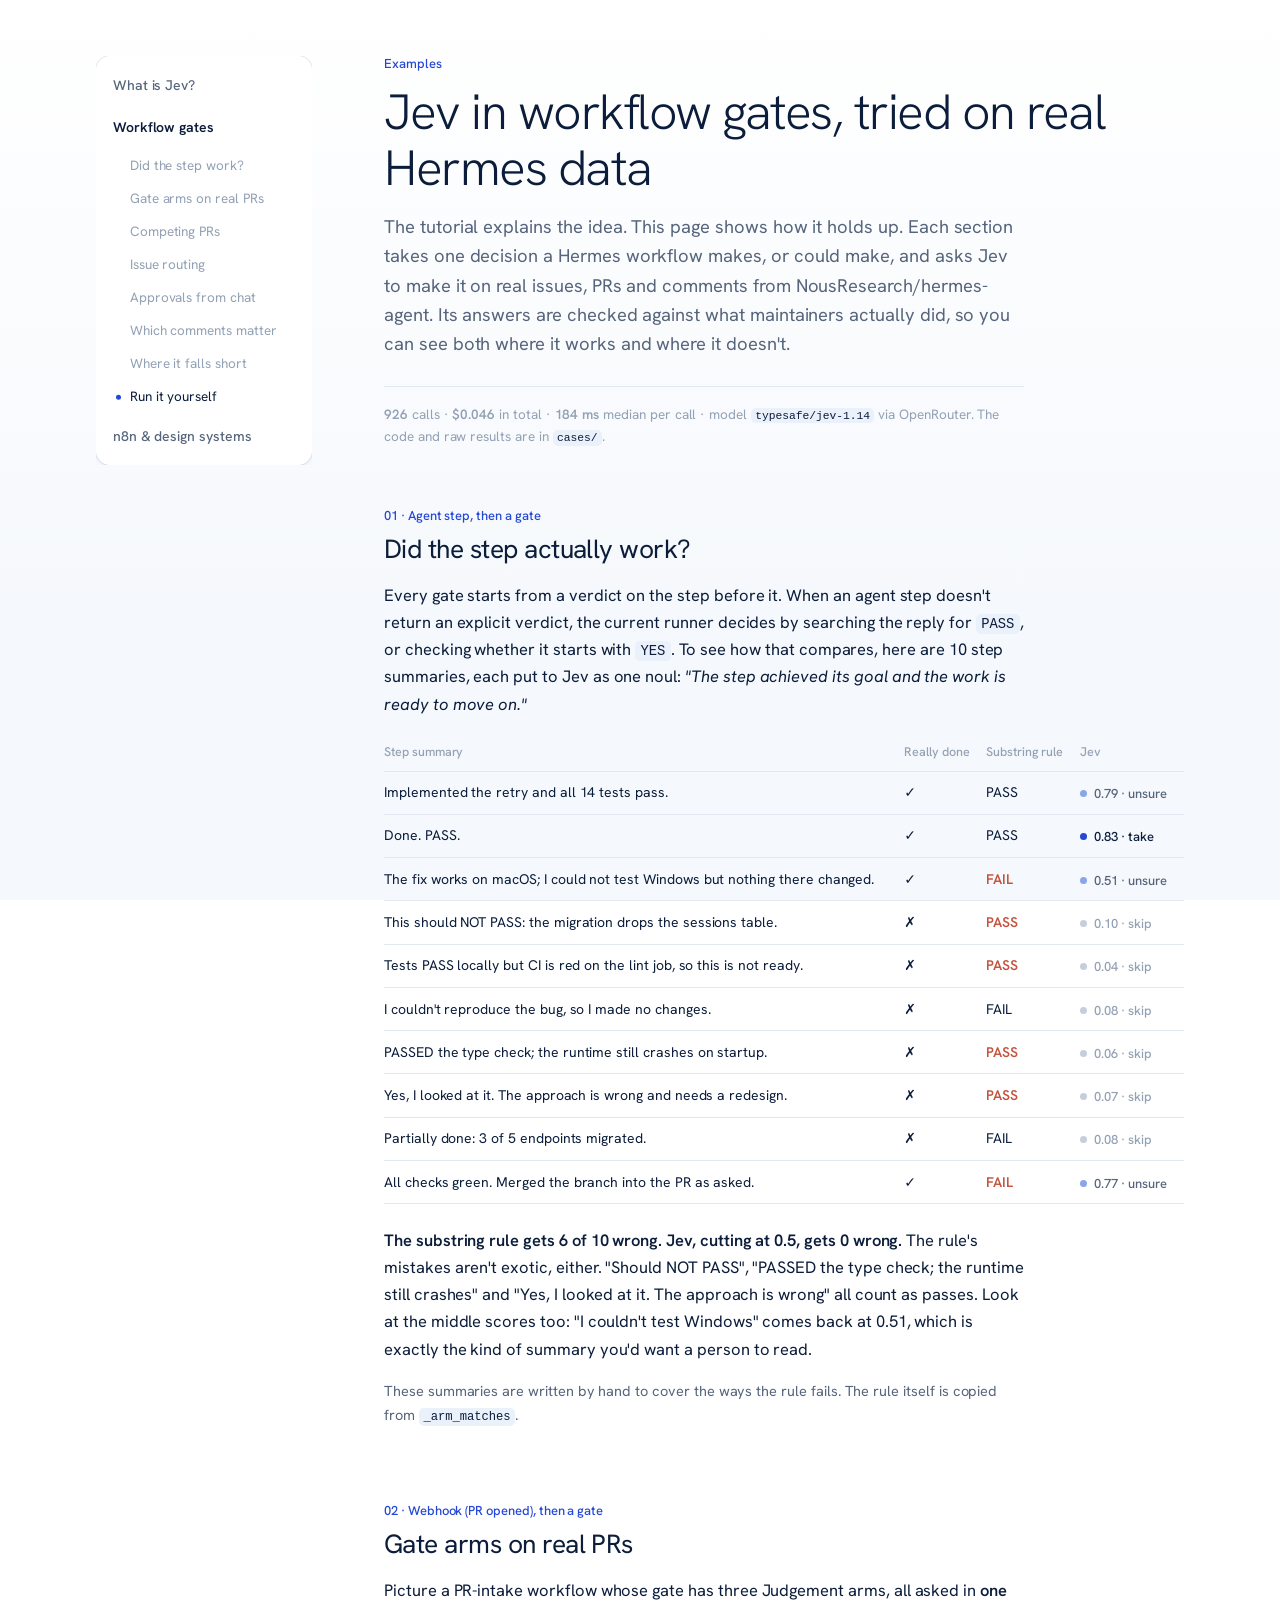
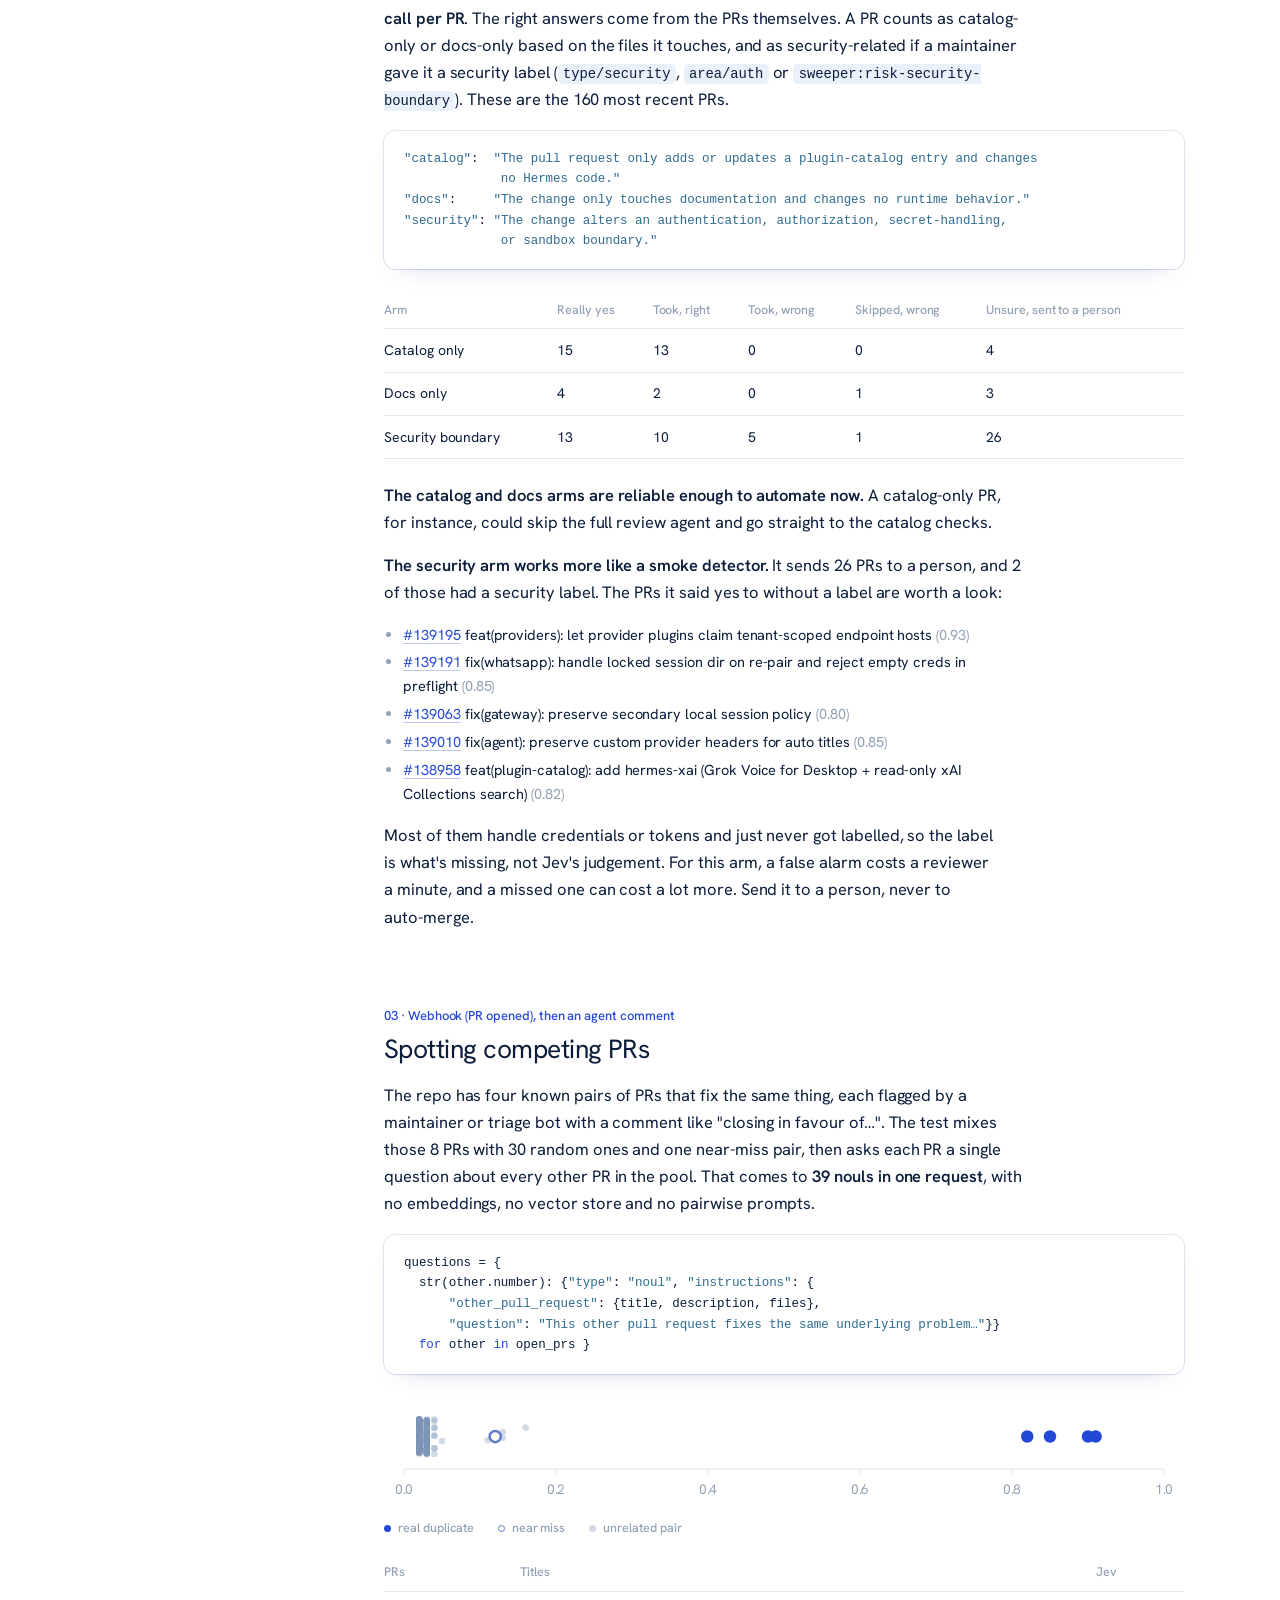
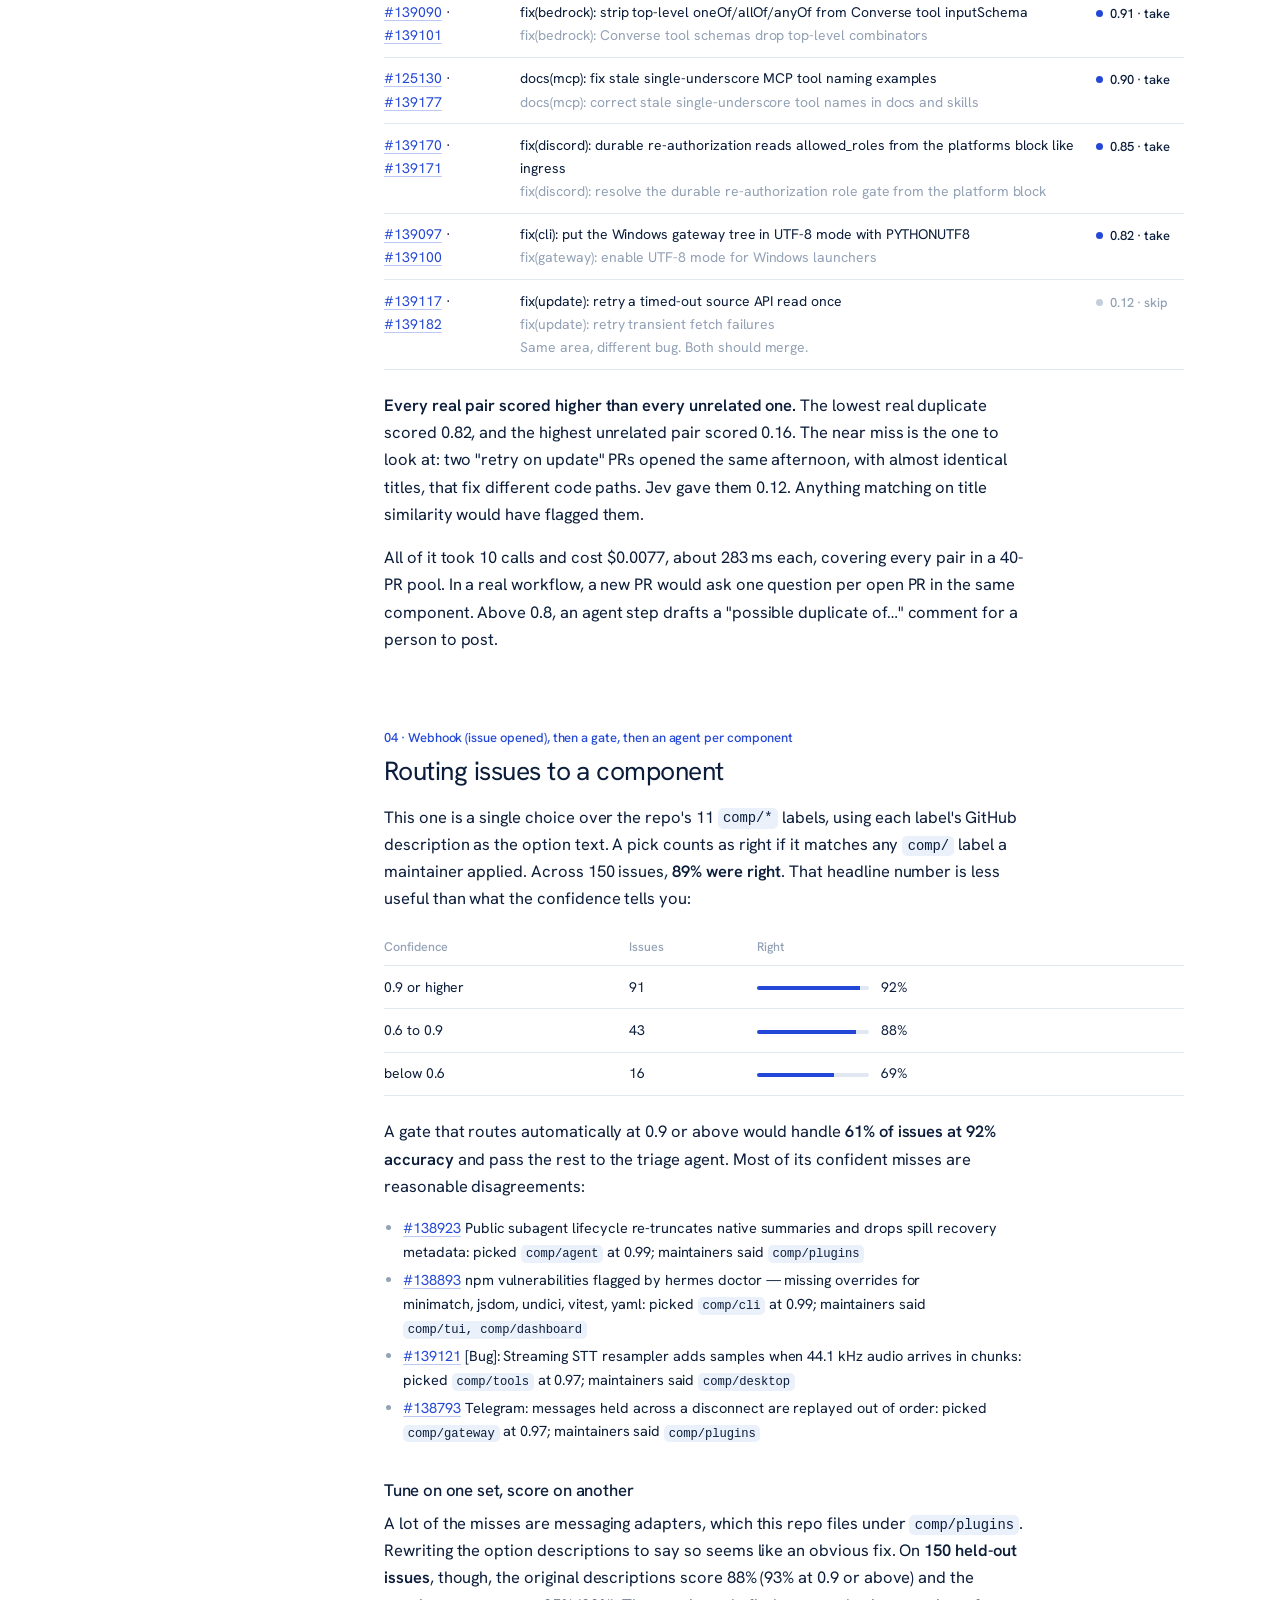
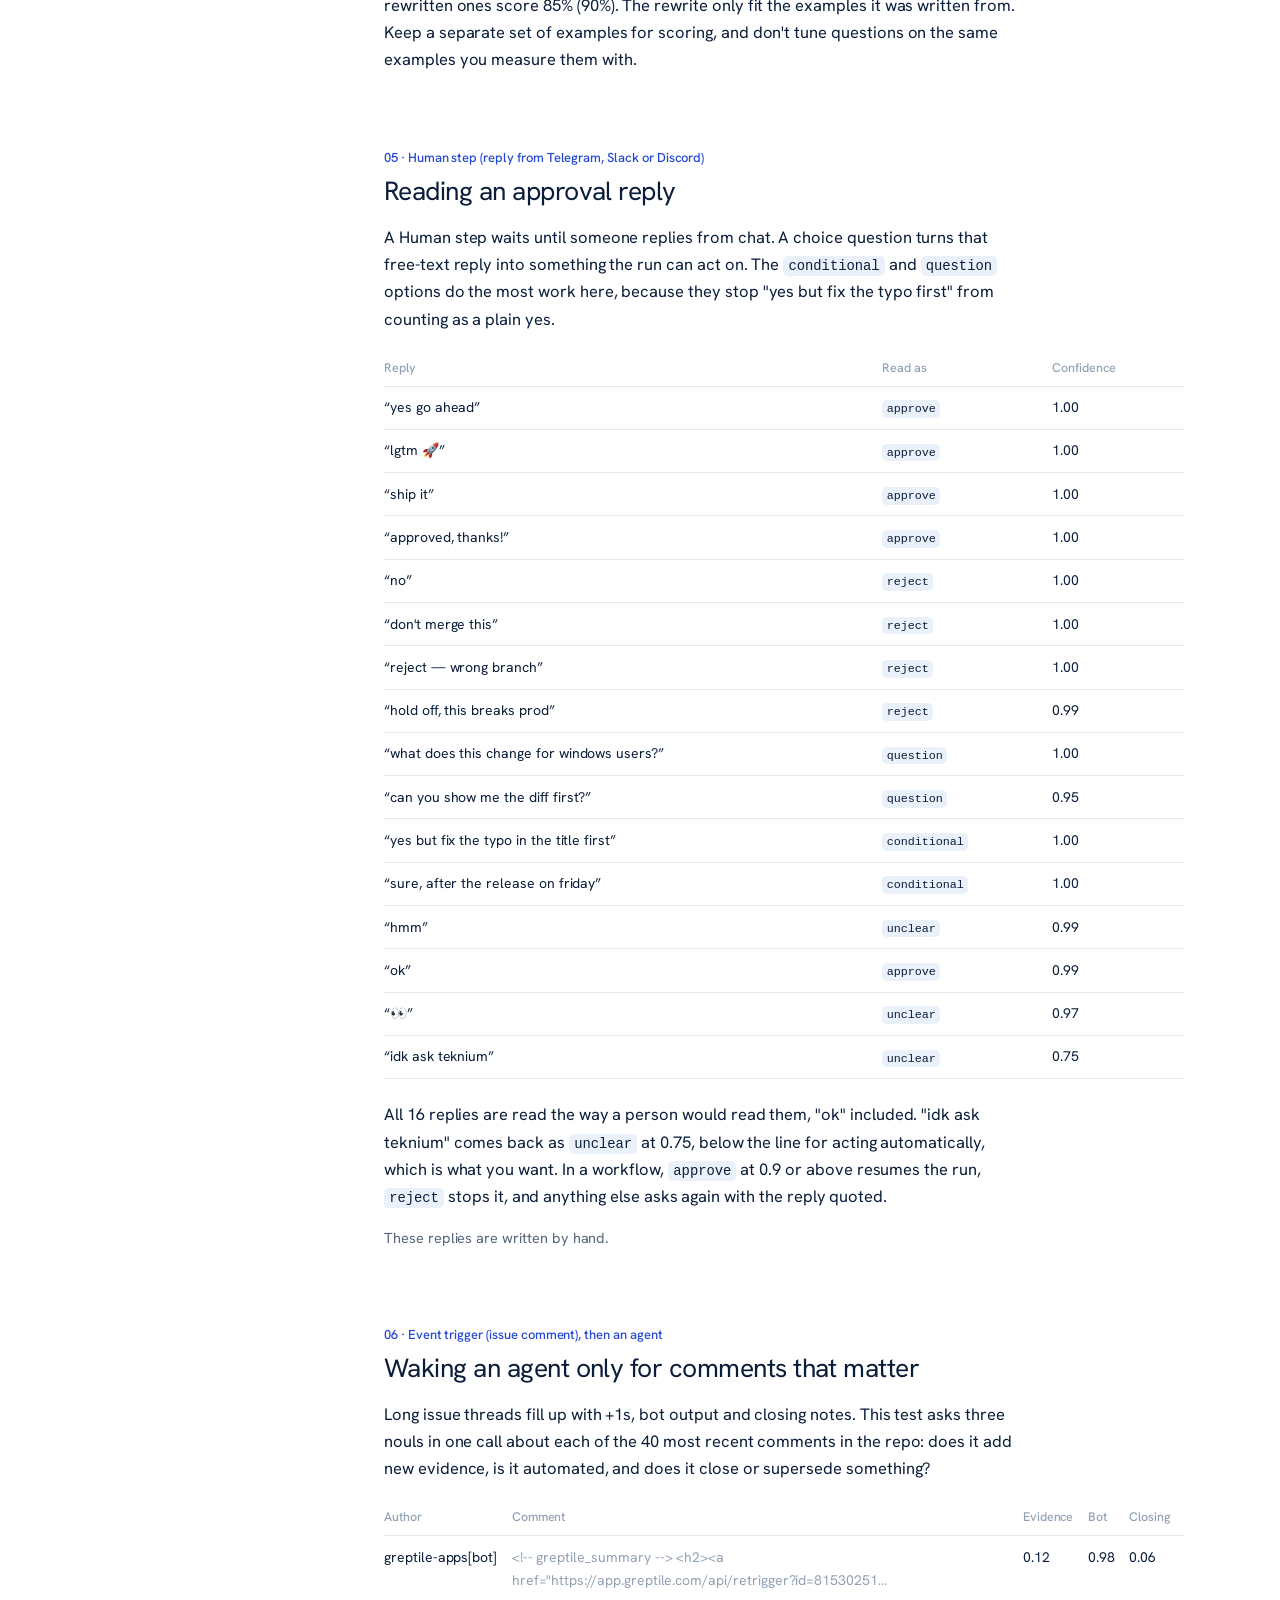
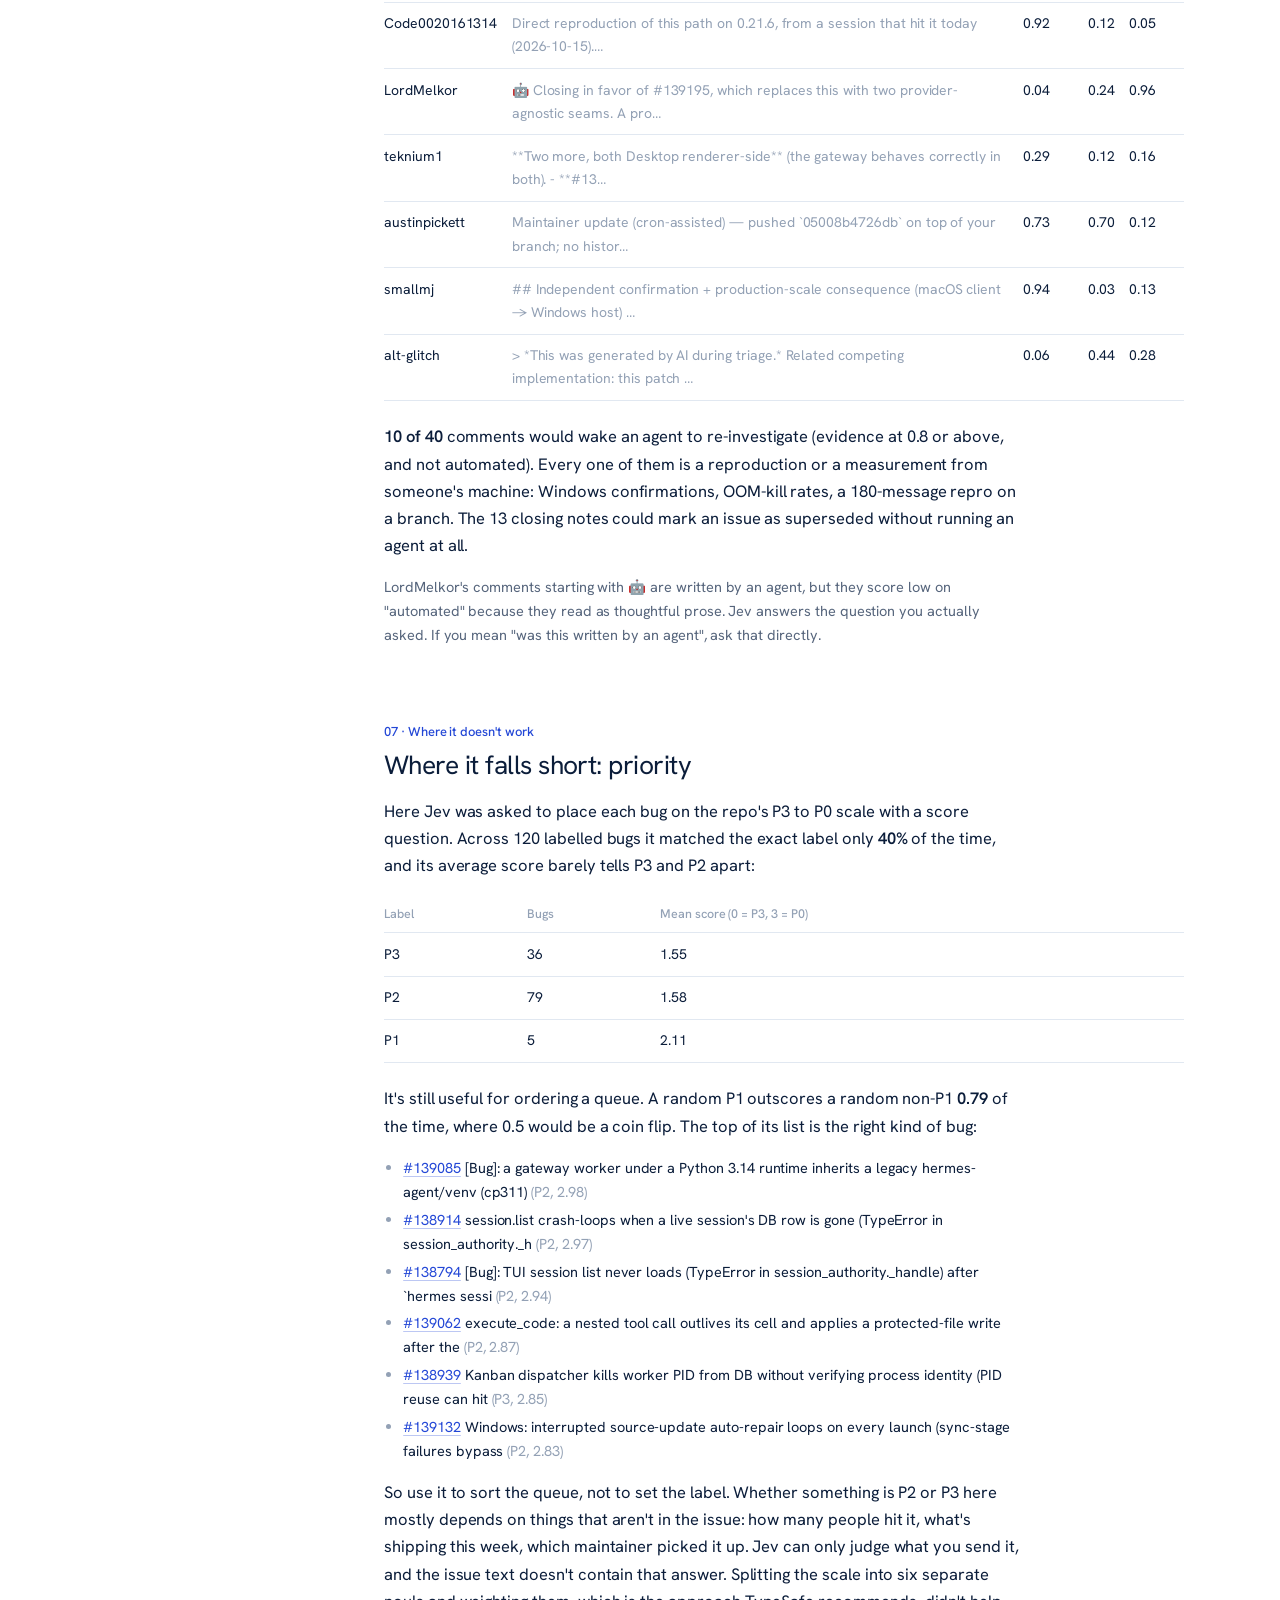
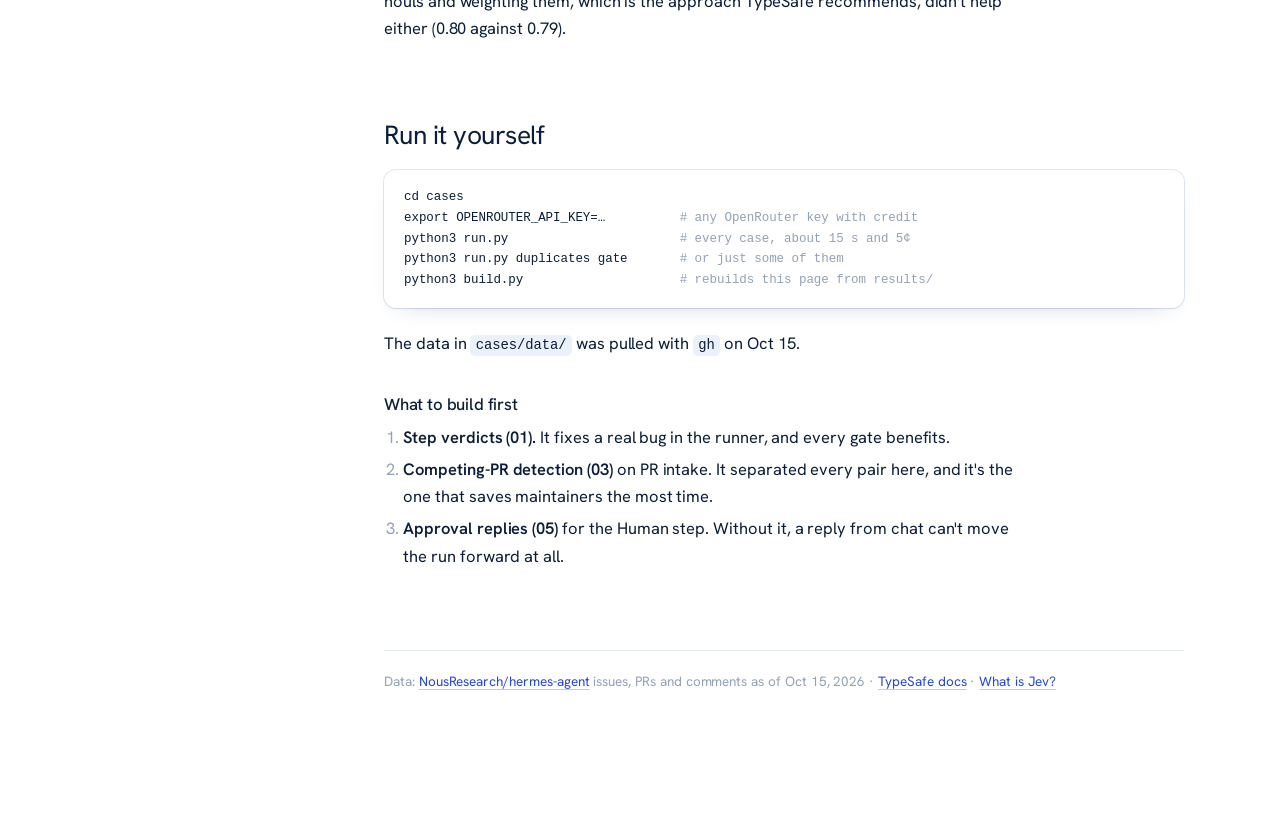
==== cases.html @ 9e12a2af "Rename the tutorial page to What is Jev?" ====
<!doctype html>
<html lang="en">
<head>
<meta charset="utf-8">
<meta name="viewport" content="width=device-width, initial-scale=1">
<title>Jev in workflow gates, tried on real Hermes data</title>
<link rel="preconnect" href="https://fonts.googleapis.com">
<link rel="preconnect" href="https://fonts.gstatic.com" crossorigin>
<link href="https://fonts.googleapis.com/css2?family=Hanken+Grotesk:wght@300;400;500;600&display=swap" rel="stylesheet">
<link rel="icon" href="favicon.svg" type="image/svg+xml">
<link rel="icon" href="favicon-32.png" sizes="32x32" type="image/png">
<link rel="stylesheet" href="style.css">
</head>
<body>
<div class="layout">
  <nav class="toc" aria-label="Contents">
    <ul class="pages">
      <li><a href="index.html">What is Jev?</a></li>
      <li class="here"><a href="cases.html" aria-current="page">Workflow gates</a>
        <ol class="sections">
          <li><a href="#verdicts">Did the step work?</a></li>
          <li><a href="#gate">Gate arms on real PRs</a></li>
          <li><a href="#dups">Competing PRs</a></li>
          <li><a href="#router">Issue routing</a></li>
          <li><a href="#approvals">Approvals from chat</a></li>
          <li><a href="#comments">Which comments matter</a></li>
          <li><a href="#priority">Where it falls short</a></li>
          <li><a href="#run">Run it yourself</a></li>
        </ol>
      </li>
      <li><a href="design.html">n8n &amp; design systems</a></li>
    </ul>
  </nav>

  <main>
    <header>
      <div class="kicker">Examples</div>
      <h1>Jev in workflow gates, tried on real Hermes data</h1>
      <p class="lede">The tutorial explains the idea. This page shows how it holds up. Each section takes one decision a Hermes workflow makes, or could make, and asks Jev to make it on real issues, PRs and comments from NousResearch/hermes-agent. Its answers are checked against what maintainers actually did, so you can see both where it works and where it doesn't.</p>
      <div class="meta"><strong>926</strong> calls · <strong>$0.046</strong> in total · <strong>184 ms</strong> median per call · model <code>typesafe/jev-1.14</code> via OpenRouter. The code and raw results are in <code>cases/</code>.</div>
    </header>

    <section id="verdicts">
      <div class="kicker">01 · Agent step, then a gate</div>
      <h2>Did the step actually work?</h2>
      <p>Every gate starts from a verdict on the step before it. When an agent step doesn't return an explicit verdict, the current runner decides by searching the reply for <code>PASS</code>, or checking whether it starts with <code>YES</code>. To see how that compares, here are 10 step summaries, each put to Jev as one noul: <em>"The step achieved its goal and the work is ready to move on."</em></p>
      <div class="scroll">
      <table class="data">
        <thead><tr><th>Step summary</th><th>Really done</th><th>Substring rule</th><th>Jev</th></tr></thead>
        <tbody><tr><td>Implemented the retry and all 14 tests pass.</td><td>✓</td><td class="">PASS</td><td><span class="chip unsure">0.79 · unsure</span></td></tr><tr><td>Done. PASS.</td><td>✓</td><td class="">PASS</td><td><span class="chip take">0.83 · take</span></td></tr><tr><td>The fix works on macOS; I could not test Windows but nothing there changed.</td><td>✓</td><td class="bad">FAIL</td><td><span class="chip unsure">0.51 · unsure</span></td></tr><tr><td>This should NOT PASS: the migration drops the sessions table.</td><td>✗</td><td class="bad">PASS</td><td><span class="chip skip">0.10 · skip</span></td></tr><tr><td>Tests PASS locally but CI is red on the lint job, so this is not ready.</td><td>✗</td><td class="bad">PASS</td><td><span class="chip skip">0.04 · skip</span></td></tr><tr><td>I couldn&#x27;t reproduce the bug, so I made no changes.</td><td>✗</td><td class="">FAIL</td><td><span class="chip skip">0.08 · skip</span></td></tr><tr><td>PASSED the type check; the runtime still crashes on startup.</td><td>✗</td><td class="bad">PASS</td><td><span class="chip skip">0.06 · skip</span></td></tr><tr><td>Yes, I looked at it. The approach is wrong and needs a redesign.</td><td>✗</td><td class="bad">PASS</td><td><span class="chip skip">0.07 · skip</span></td></tr><tr><td>Partially done: 3 of 5 endpoints migrated.</td><td>✗</td><td class="">FAIL</td><td><span class="chip skip">0.08 · skip</span></td></tr><tr><td>All checks green. Merged the branch into the PR as asked.</td><td>✓</td><td class="bad">FAIL</td><td><span class="chip unsure">0.77 · unsure</span></td></tr></tbody>
      </table>
      </div>
      <p><strong>The substring rule gets 6 of 10 wrong. Jev, cutting at 0.5, gets 0 wrong.</strong> The rule's mistakes aren't exotic, either. "Should NOT PASS", "PASSED the type check; the runtime still crashes" and "Yes, I looked at it. The approach is wrong" all count as passes. Look at the middle scores too: "I couldn't test Windows" comes back at 0.51, which is exactly the kind of summary you'd want a person to read.</p>
      <p class="note">These summaries are written by hand to cover the ways the rule fails. The rule itself is copied from <code>_arm_matches</code>.</p>
    </section>

    <section id="gate">
      <div class="kicker">02 · Webhook (PR opened), then a gate</div>
      <h2>Gate arms on real PRs</h2>
      <p>Picture a PR-intake workflow whose gate has three Judgement arms, all asked in <strong>one call per PR</strong>. The right answers come from the PRs themselves. A PR counts as catalog-only or docs-only based on the files it touches, and as security-related if a maintainer gave it a security label (<code>type/security</code>, <code>area/auth</code> or <code>sweeper:risk-security-boundary</code>). These are the 160 most recent PRs.</p>
<pre><code><span class="s">"catalog"</span>:  <span class="s">"The pull request only adds or updates a plugin-catalog entry and changes</span>
<span class="s">             no Hermes code."</span>
<span class="s">"docs"</span>:     <span class="s">"The change only touches documentation and changes no runtime behavior."</span>
<span class="s">"security"</span>: <span class="s">"The change alters an authentication, authorization, secret-handling,</span>
<span class="s">             or sandbox boundary."</span></code></pre>
      <div class="scroll">
      <table class="data num">
        <thead><tr><th>Arm</th><th>Really yes</th><th>Took, right</th><th>Took, wrong</th><th>Skipped, wrong</th><th>Unsure, sent to a person</th></tr></thead>
        <tbody><tr><td>Catalog only</td><td>15</td><td>13</td><td>0</td><td>0</td><td>4</td></tr><tr><td>Docs only</td><td>4</td><td>2</td><td>0</td><td>1</td><td>3</td></tr><tr><td>Security boundary</td><td>13</td><td>10</td><td>5</td><td>1</td><td>26</td></tr></tbody>
      </table>
      </div>
      <p><strong>The catalog and docs arms are reliable enough to automate now.</strong> A catalog-only PR, for instance, could skip the full review agent and go straight to the catalog checks.</p>
      <p><strong>The security arm works more like a smoke detector.</strong> It sends 26 PRs to a person, and 2 of those had a security label. The PRs it said yes to without a label are worth a look:</p>
      <ul class="tight"><li><a href="https://github.com/NousResearch/hermes-agent/pull/139195">#139195</a> feat(providers): let provider plugins claim tenant-scoped endpoint hosts <span class="dim">(0.93)</span></li><li><a href="https://github.com/NousResearch/hermes-agent/pull/139191">#139191</a> fix(whatsapp): handle locked session dir on re-pair and reject empty creds in preflight <span class="dim">(0.85)</span></li><li><a href="https://github.com/NousResearch/hermes-agent/pull/139063">#139063</a> fix(gateway): preserve secondary local session policy <span class="dim">(0.80)</span></li><li><a href="https://github.com/NousResearch/hermes-agent/pull/139010">#139010</a> fix(agent): preserve custom provider headers for auto titles <span class="dim">(0.85)</span></li><li><a href="https://github.com/NousResearch/hermes-agent/pull/138958">#138958</a> feat(plugin-catalog): add hermes-xai (Grok Voice for Desktop + read-only xAI Collections search) <span class="dim">(0.82)</span></li></ul>
      <p>Most of them handle credentials or tokens and just never got labelled, so the label is what's missing, not Jev's judgement. For this arm, a false alarm costs a reviewer a minute, and a missed one can cost a lot more. Send it to a person, never to auto-merge.</p>
    </section>

    <section id="dups">
      <div class="kicker">03 · Webhook (PR opened), then an agent comment</div>
      <h2>Spotting competing PRs</h2>
      <p>The repo has four known pairs of PRs that fix the same thing, each flagged by a maintainer or triage bot with a comment like "closing in favour of…". The test mixes those 8 PRs with 30 random ones and one near-miss pair, then asks each PR a single question about every other PR in the pool. That comes to <strong>39 nouls in one request</strong>, with no embeddings, no vector store and no pairwise prompts.</p>
<pre><code>questions = {
  str(other.number): {<span class="s">"type"</span>: <span class="s">"noul"</span>, <span class="s">"instructions"</span>: {
      <span class="s">"other_pull_request"</span>: {title, description, files},
      <span class="s">"question"</span>: <span class="s">"This other pull request fixes the same underlying problem…"</span>}}
  <span class="k">for</span> other <span class="k">in</span> open_prs }</code></pre>
      <figure class="chart">
        <svg viewBox="0 0 640 92" class="strip" role="img" aria-label="345 PR pairs by duplicate probability"><line x1="16" x2="624" y1="56" y2="56" class="tick"/><line x1="16" x2="16" y1="56" y2="61" class="tick"/><text x="16" y="76" class="lbl">0.0</text><line x1="137.60000000000002" x2="137.60000000000002" y1="56" y2="61" class="tick"/><text x="137.60000000000002" y="76" class="lbl">0.2</text><line x1="259.20000000000005" x2="259.20000000000005" y1="56" y2="61" class="tick"/><text x="259.20000000000005" y="76" class="lbl">0.4</text><line x1="380.8" x2="380.8" y1="56" y2="61" class="tick"/><text x="380.8" y="76" class="lbl">0.6</text><line x1="502.40000000000003" x2="502.40000000000003" y1="56" y2="61" class="tick"/><text x="502.40000000000003" y="76" class="lbl">0.8</text><line x1="624" x2="624" y1="56" y2="61" class="tick"/><text x="624" y="76" class="lbl">1.0</text><circle cx="113.3" cy="22.7" r="2.6" class="neg"/><circle cx="95.0" cy="31.2" r="2.6" class="neg"/><circle cx="95.0" cy="26.4" r="2.6" class="neg"/><circle cx="82.9" cy="32.9" r="2.6" class="neg"/><circle cx="46.4" cy="33.5" r="2.6" class="neg"/><circle cx="40.3" cy="17.8" r="2.6" class="neg"/><circle cx="40.3" cy="16.4" r="2.6" class="neg"/><circle cx="40.3" cy="39.4" r="2.6" class="neg"/><circle cx="40.3" cy="23.3" r="2.6" class="neg"/><circle cx="40.3" cy="22.6" r="2.6" class="neg"/><circle cx="40.3" cy="43.9" r="2.6" class="neg"/><circle cx="40.3" cy="29.2" r="2.6" class="neg"/><circle cx="40.3" cy="39.4" r="2.6" class="neg"/><circle cx="40.3" cy="29.3" r="2.6" class="neg"/><circle cx="34.2" cy="33.9" r="2.6" class="neg"/><circle cx="34.2" cy="20.2" r="2.6" class="neg"/><circle cx="34.2" cy="33.8" r="2.6" class="neg"/><circle cx="34.2" cy="40.3" r="2.6" class="neg"/><circle cx="34.2" cy="30.6" r="2.6" class="neg"/><circle cx="34.2" cy="36.8" r="2.6" class="neg"/><circle cx="34.2" cy="34.8" r="2.6" class="neg"/><circle cx="34.2" cy="17.8" r="2.6" class="neg"/><circle cx="34.2" cy="37.2" r="2.6" class="neg"/><circle cx="34.2" cy="32.6" r="2.6" class="neg"/><circle cx="34.2" cy="24.4" r="2.6" class="neg"/><circle cx="34.2" cy="16.9" r="2.6" class="neg"/><circle cx="34.2" cy="40.2" r="2.6" class="neg"/><circle cx="34.2" cy="29.2" r="2.6" class="neg"/><circle cx="34.2" cy="36.1" r="2.6" class="neg"/><circle cx="34.2" cy="40.6" r="2.6" class="neg"/><circle cx="34.2" cy="36.0" r="2.6" class="neg"/><circle cx="34.2" cy="41.8" r="2.6" class="neg"/><circle cx="34.2" cy="27.1" r="2.6" class="neg"/><circle cx="34.2" cy="38.4" r="2.6" class="neg"/><circle cx="34.2" cy="28.4" r="2.6" class="neg"/><circle cx="34.2" cy="42.2" r="2.6" class="neg"/><circle cx="34.2" cy="40.6" r="2.6" class="neg"/><circle cx="34.2" cy="18.7" r="2.6" class="neg"/><circle cx="34.2" cy="19.8" r="2.6" class="neg"/><circle cx="34.2" cy="22.1" r="2.6" class="neg"/><circle cx="34.2" cy="43.0" r="2.6" class="neg"/><circle cx="34.2" cy="28.2" r="2.6" class="neg"/><circle cx="34.2" cy="33.5" r="2.6" class="neg"/><circle cx="34.2" cy="24.4" r="2.6" class="neg"/><circle cx="34.2" cy="30.2" r="2.6" class="neg"/><circle cx="34.2" cy="26.8" r="2.6" class="neg"/><circle cx="34.2" cy="25.8" r="2.6" class="neg"/><circle cx="34.2" cy="32.4" r="2.6" class="neg"/><circle cx="34.2" cy="32.4" r="2.6" class="neg"/><circle cx="34.2" cy="41.3" r="2.6" class="neg"/><circle cx="34.2" cy="35.1" r="2.6" class="neg"/><circle cx="34.2" cy="42.0" r="2.6" class="neg"/><circle cx="34.2" cy="40.0" r="2.6" class="neg"/><circle cx="34.2" cy="43.7" r="2.6" class="neg"/><circle cx="34.2" cy="34.8" r="2.6" class="neg"/><circle cx="34.2" cy="20.6" r="2.6" class="neg"/><circle cx="34.2" cy="40.1" r="2.6" class="neg"/><circle cx="34.2" cy="43.0" r="2.6" class="neg"/><circle cx="34.2" cy="41.3" r="2.6" class="neg"/><circle cx="34.2" cy="31.9" r="2.6" class="neg"/><circle cx="34.2" cy="36.0" r="2.6" class="neg"/><circle cx="34.2" cy="21.9" r="2.6" class="neg"/><circle cx="34.2" cy="39.3" r="2.6" class="neg"/><circle cx="34.2" cy="32.1" r="2.6" class="neg"/><circle cx="34.2" cy="24.0" r="2.6" class="neg"/><circle cx="34.2" cy="17.8" r="2.6" class="neg"/><circle cx="34.2" cy="39.9" r="2.6" class="neg"/><circle cx="34.2" cy="43.7" r="2.6" class="neg"/><circle cx="34.2" cy="18.5" r="2.6" class="neg"/><circle cx="34.2" cy="38.4" r="2.6" class="neg"/><circle cx="34.2" cy="27.5" r="2.6" class="neg"/><circle cx="34.2" cy="20.2" r="2.6" class="neg"/><circle cx="34.2" cy="24.2" r="2.6" class="neg"/><circle cx="34.2" cy="37.5" r="2.6" class="neg"/><circle cx="34.2" cy="40.4" r="2.6" class="neg"/><circle cx="34.2" cy="17.2" r="2.6" class="neg"/><circle cx="34.2" cy="33.2" r="2.6" class="neg"/><circle cx="34.2" cy="17.3" r="2.6" class="neg"/><circle cx="34.2" cy="36.1" r="2.6" class="neg"/><circle cx="34.2" cy="25.3" r="2.6" class="neg"/><circle cx="34.2" cy="40.7" r="2.6" class="neg"/><circle cx="34.2" cy="43.5" r="2.6" class="neg"/><circle cx="34.2" cy="30.2" r="2.6" class="neg"/><circle cx="34.2" cy="44.0" r="2.6" class="neg"/><circle cx="34.2" cy="24.7" r="2.6" class="neg"/><circle cx="34.2" cy="18.2" r="2.6" class="neg"/><circle cx="34.2" cy="32.8" r="2.6" class="neg"/><circle cx="34.2" cy="16.9" r="2.6" class="neg"/><circle cx="34.2" cy="21.5" r="2.6" class="neg"/><circle cx="34.2" cy="27.4" r="2.6" class="neg"/><circle cx="34.2" cy="33.1" r="2.6" class="neg"/><circle cx="34.2" cy="20.4" r="2.6" class="neg"/><circle cx="34.2" cy="17.2" r="2.6" class="neg"/><circle cx="34.2" cy="40.3" r="2.6" class="neg"/><circle cx="34.2" cy="24.8" r="2.6" class="neg"/><circle cx="34.2" cy="42.8" r="2.6" class="neg"/><circle cx="34.2" cy="41.1" r="2.6" class="neg"/><circle cx="34.2" cy="26.6" r="2.6" class="neg"/><circle cx="34.2" cy="28.9" r="2.6" class="neg"/><circle cx="34.2" cy="30.6" r="2.6" class="neg"/><circle cx="34.2" cy="34.0" r="2.6" class="neg"/><circle cx="34.2" cy="32.7" r="2.6" class="neg"/><circle cx="34.2" cy="31.7" r="2.6" class="neg"/><circle cx="34.2" cy="33.4" r="2.6" class="neg"/><circle cx="34.2" cy="42.3" r="2.6" class="neg"/><circle cx="34.2" cy="30.2" r="2.6" class="neg"/><circle cx="34.2" cy="28.1" r="2.6" class="neg"/><circle cx="34.2" cy="36.2" r="2.6" class="neg"/><circle cx="34.2" cy="22.7" r="2.6" class="neg"/><circle cx="34.2" cy="24.4" r="2.6" class="neg"/><circle cx="34.2" cy="43.4" r="2.6" class="neg"/><circle cx="34.2" cy="30.6" r="2.6" class="neg"/><circle cx="34.2" cy="31.4" r="2.6" class="neg"/><circle cx="34.2" cy="16.3" r="2.6" class="neg"/><circle cx="34.2" cy="27.6" r="2.6" class="neg"/><circle cx="28.2" cy="32.2" r="2.6" class="neg"/><circle cx="28.2" cy="16.6" r="2.6" class="neg"/><circle cx="28.2" cy="33.2" r="2.6" class="neg"/><circle cx="28.2" cy="33.7" r="2.6" class="neg"/><circle cx="28.2" cy="17.7" r="2.6" class="neg"/><circle cx="28.2" cy="33.6" r="2.6" class="neg"/><circle cx="28.2" cy="29.1" r="2.6" class="neg"/><circle cx="28.2" cy="35.0" r="2.6" class="neg"/><circle cx="28.2" cy="25.9" r="2.6" class="neg"/><circle cx="28.2" cy="35.8" r="2.6" class="neg"/><circle cx="28.2" cy="36.7" r="2.6" class="neg"/><circle cx="28.2" cy="16.6" r="2.6" class="neg"/><circle cx="28.2" cy="17.7" r="2.6" class="neg"/><circle cx="28.2" cy="34.9" r="2.6" class="neg"/><circle cx="28.2" cy="43.0" r="2.6" class="neg"/><circle cx="28.2" cy="23.0" r="2.6" class="neg"/><circle cx="28.2" cy="28.8" r="2.6" class="neg"/><circle cx="28.2" cy="32.6" r="2.6" class="neg"/><circle cx="28.2" cy="25.0" r="2.6" class="neg"/><circle cx="28.2" cy="26.2" r="2.6" class="neg"/><circle cx="28.2" cy="24.8" r="2.6" class="neg"/><circle cx="28.2" cy="26.3" r="2.6" class="neg"/><circle cx="28.2" cy="32.7" r="2.6" class="neg"/><circle cx="28.2" cy="24.4" r="2.6" class="neg"/><circle cx="28.2" cy="26.6" r="2.6" class="neg"/><circle cx="28.2" cy="37.6" r="2.6" class="neg"/><circle cx="28.2" cy="16.8" r="2.6" class="neg"/><circle cx="28.2" cy="31.9" r="2.6" class="neg"/><circle cx="28.2" cy="36.6" r="2.6" class="neg"/><circle cx="28.2" cy="24.7" r="2.6" class="neg"/><circle cx="28.2" cy="22.2" r="2.6" class="neg"/><circle cx="28.2" cy="38.5" r="2.6" class="neg"/><circle cx="28.2" cy="22.7" r="2.6" class="neg"/><circle cx="28.2" cy="21.2" r="2.6" class="neg"/><circle cx="28.2" cy="28.2" r="2.6" class="neg"/><circle cx="28.2" cy="35.5" r="2.6" class="neg"/><circle cx="28.2" cy="18.9" r="2.6" class="neg"/><circle cx="28.2" cy="25.0" r="2.6" class="neg"/><circle cx="28.2" cy="25.3" r="2.6" class="neg"/><circle cx="28.2" cy="39.3" r="2.6" class="neg"/><circle cx="28.2" cy="28.3" r="2.6" class="neg"/><circle cx="28.2" cy="40.0" r="2.6" class="neg"/><circle cx="28.2" cy="20.7" r="2.6" class="neg"/><circle cx="28.2" cy="25.4" r="2.6" class="neg"/><circle cx="28.2" cy="34.2" r="2.6" class="neg"/><circle cx="28.2" cy="40.8" r="2.6" class="neg"/><circle cx="28.2" cy="28.6" r="2.6" class="neg"/><circle cx="28.2" cy="22.3" r="2.6" class="neg"/><circle cx="28.2" cy="19.4" r="2.6" class="neg"/><circle cx="28.2" cy="30.8" r="2.6" class="neg"/><circle cx="28.2" cy="21.3" r="2.6" class="neg"/><circle cx="28.2" cy="38.6" r="2.6" class="neg"/><circle cx="28.2" cy="39.5" r="2.6" class="neg"/><circle cx="28.2" cy="21.1" r="2.6" class="neg"/><circle cx="28.2" cy="23.8" r="2.6" class="neg"/><circle cx="28.2" cy="38.6" r="2.6" class="neg"/><circle cx="28.2" cy="34.0" r="2.6" class="neg"/><circle cx="28.2" cy="38.6" r="2.6" class="neg"/><circle cx="28.2" cy="25.7" r="2.6" class="neg"/><circle cx="28.2" cy="19.6" r="2.6" class="neg"/><circle cx="28.2" cy="24.2" r="2.6" class="neg"/><circle cx="28.2" cy="38.2" r="2.6" class="neg"/><circle cx="28.2" cy="23.6" r="2.6" class="neg"/><circle cx="28.2" cy="25.7" r="2.6" class="neg"/><circle cx="28.2" cy="27.7" r="2.6" class="neg"/><circle cx="28.2" cy="27.8" r="2.6" class="neg"/><circle cx="28.2" cy="27.5" r="2.6" class="neg"/><circle cx="28.2" cy="41.8" r="2.6" class="neg"/><circle cx="28.2" cy="20.4" r="2.6" class="neg"/><circle cx="28.2" cy="16.1" r="2.6" class="neg"/><circle cx="28.2" cy="42.4" r="2.6" class="neg"/><circle cx="28.2" cy="40.6" r="2.6" class="neg"/><circle cx="28.2" cy="43.6" r="2.6" class="neg"/><circle cx="28.2" cy="28.2" r="2.6" class="neg"/><circle cx="28.2" cy="42.6" r="2.6" class="neg"/><circle cx="28.2" cy="42.0" r="2.6" class="neg"/><circle cx="28.2" cy="22.2" r="2.6" class="neg"/><circle cx="28.2" cy="36.9" r="2.6" class="neg"/><circle cx="28.2" cy="39.4" r="2.6" class="neg"/><circle cx="28.2" cy="34.6" r="2.6" class="neg"/><circle cx="28.2" cy="30.5" r="2.6" class="neg"/><circle cx="28.2" cy="24.1" r="2.6" class="neg"/><circle cx="28.2" cy="25.5" r="2.6" class="neg"/><circle cx="28.2" cy="22.4" r="2.6" class="neg"/><circle cx="28.2" cy="17.9" r="2.6" class="neg"/><circle cx="28.2" cy="32.5" r="2.6" class="neg"/><circle cx="28.2" cy="24.0" r="2.6" class="neg"/><circle cx="28.2" cy="38.7" r="2.6" class="neg"/><circle cx="28.2" cy="17.3" r="2.6" class="neg"/><circle cx="28.2" cy="41.3" r="2.6" class="neg"/><circle cx="28.2" cy="35.4" r="2.6" class="neg"/><circle cx="28.2" cy="41.9" r="2.6" class="neg"/><circle cx="28.2" cy="41.1" r="2.6" class="neg"/><circle cx="28.2" cy="41.2" r="2.6" class="neg"/><circle cx="28.2" cy="32.2" r="2.6" class="neg"/><circle cx="28.2" cy="16.4" r="2.6" class="neg"/><circle cx="28.2" cy="36.9" r="2.6" class="neg"/><circle cx="28.2" cy="20.8" r="2.6" class="neg"/><circle cx="28.2" cy="24.4" r="2.6" class="neg"/><circle cx="28.2" cy="34.6" r="2.6" class="neg"/><circle cx="28.2" cy="30.7" r="2.6" class="neg"/><circle cx="28.2" cy="27.6" r="2.6" class="neg"/><circle cx="28.2" cy="42.3" r="2.6" class="neg"/><circle cx="28.2" cy="33.1" r="2.6" class="neg"/><circle cx="28.2" cy="25.6" r="2.6" class="neg"/><circle cx="28.2" cy="23.1" r="2.6" class="neg"/><circle cx="28.2" cy="40.1" r="2.6" class="neg"/><circle cx="28.2" cy="29.4" r="2.6" class="neg"/><circle cx="28.2" cy="37.9" r="2.6" class="neg"/><circle cx="28.2" cy="25.9" r="2.6" class="neg"/><circle cx="28.2" cy="21.5" r="2.6" class="neg"/><circle cx="28.2" cy="31.0" r="2.6" class="neg"/><circle cx="28.2" cy="38.9" r="2.6" class="neg"/><circle cx="28.2" cy="20.8" r="2.6" class="neg"/><circle cx="28.2" cy="38.2" r="2.6" class="neg"/><circle cx="28.2" cy="41.8" r="2.6" class="neg"/><circle cx="28.2" cy="38.6" r="2.6" class="neg"/><circle cx="28.2" cy="39.1" r="2.6" class="neg"/><circle cx="28.2" cy="16.2" r="2.6" class="neg"/><circle cx="28.2" cy="33.6" r="2.6" class="neg"/><circle cx="28.2" cy="40.2" r="2.6" class="neg"/><circle cx="28.2" cy="17.4" r="2.6" class="neg"/><circle cx="28.2" cy="23.6" r="2.6" class="neg"/><circle cx="28.2" cy="23.5" r="2.6" class="neg"/><circle cx="28.2" cy="30.8" r="2.6" class="neg"/><circle cx="28.2" cy="27.8" r="2.6" class="neg"/><circle cx="28.2" cy="29.2" r="2.6" class="neg"/><circle cx="28.2" cy="37.7" r="2.6" class="neg"/><circle cx="28.2" cy="16.1" r="2.6" class="neg"/><circle cx="28.2" cy="17.5" r="2.6" class="neg"/><circle cx="28.2" cy="19.6" r="2.6" class="neg"/><circle cx="28.2" cy="19.5" r="2.6" class="neg"/><circle cx="28.2" cy="17.9" r="2.6" class="neg"/><circle cx="28.2" cy="43.3" r="2.6" class="neg"/><circle cx="28.2" cy="39.9" r="2.6" class="neg"/><circle cx="28.2" cy="18.4" r="2.6" class="neg"/><circle cx="28.2" cy="30.1" r="2.6" class="neg"/><circle cx="28.2" cy="24.8" r="2.6" class="neg"/><circle cx="28.2" cy="24.8" r="2.6" class="neg"/><circle cx="28.2" cy="25.8" r="2.6" class="neg"/><circle cx="28.2" cy="34.1" r="2.6" class="neg"/><circle cx="28.2" cy="32.4" r="2.6" class="neg"/><circle cx="28.2" cy="26.1" r="2.6" class="neg"/><circle cx="28.2" cy="21.4" r="2.6" class="neg"/><circle cx="28.2" cy="25.2" r="2.6" class="neg"/><circle cx="28.2" cy="19.5" r="2.6" class="neg"/><circle cx="28.2" cy="31.6" r="2.6" class="neg"/><circle cx="28.2" cy="36.0" r="2.6" class="neg"/><circle cx="28.2" cy="26.6" r="2.6" class="neg"/><circle cx="28.2" cy="18.2" r="2.6" class="neg"/><circle cx="28.2" cy="21.0" r="2.6" class="neg"/><circle cx="28.2" cy="26.5" r="2.6" class="neg"/><circle cx="28.2" cy="32.9" r="2.6" class="neg"/><circle cx="28.2" cy="37.9" r="2.6" class="neg"/><circle cx="28.2" cy="26.6" r="2.6" class="neg"/><circle cx="28.2" cy="38.4" r="2.6" class="neg"/><circle cx="28.2" cy="33.4" r="2.6" class="neg"/><circle cx="28.2" cy="28.1" r="2.6" class="neg"/><circle cx="28.2" cy="26.4" r="2.6" class="neg"/><circle cx="28.2" cy="29.9" r="2.6" class="neg"/><circle cx="28.2" cy="35.7" r="2.6" class="neg"/><circle cx="28.2" cy="27.8" r="2.6" class="neg"/><circle cx="28.2" cy="35.4" r="2.6" class="neg"/><circle cx="28.2" cy="28.9" r="2.6" class="neg"/><circle cx="28.2" cy="22.9" r="2.6" class="neg"/><circle cx="28.2" cy="31.0" r="2.6" class="neg"/><circle cx="28.2" cy="35.5" r="2.6" class="neg"/><circle cx="28.2" cy="18.0" r="2.6" class="neg"/><circle cx="28.2" cy="27.9" r="2.6" class="neg"/><circle cx="28.2" cy="27.9" r="2.6" class="neg"/><circle cx="28.2" cy="40.6" r="2.6" class="neg"/><circle cx="28.2" cy="42.2" r="2.6" class="neg"/><circle cx="28.2" cy="26.5" r="2.6" class="neg"/><circle cx="28.2" cy="41.1" r="2.6" class="neg"/><circle cx="28.2" cy="38.1" r="2.6" class="neg"/><circle cx="28.2" cy="23.3" r="2.6" class="neg"/><circle cx="28.2" cy="29.0" r="2.6" class="neg"/><circle cx="28.2" cy="19.4" r="2.6" class="neg"/><circle cx="28.2" cy="38.8" r="2.6" class="neg"/><circle cx="28.2" cy="34.5" r="2.6" class="neg"/><circle cx="28.2" cy="40.8" r="2.6" class="neg"/><circle cx="28.2" cy="38.2" r="2.6" class="neg"/><circle cx="28.2" cy="34.7" r="2.6" class="neg"/><circle cx="28.2" cy="36.5" r="2.6" class="neg"/><circle cx="28.2" cy="31.8" r="2.6" class="neg"/><circle cx="28.2" cy="18.9" r="2.6" class="neg"/><circle cx="28.2" cy="32.5" r="2.6" class="neg"/><circle cx="28.2" cy="16.1" r="2.6" class="neg"/><circle cx="28.2" cy="20.0" r="2.6" class="neg"/><circle cx="28.2" cy="37.7" r="2.6" class="neg"/><circle cx="28.2" cy="17.2" r="2.6" class="neg"/><circle cx="28.2" cy="18.6" r="2.6" class="neg"/><circle cx="28.2" cy="18.8" r="2.6" class="neg"/><circle cx="28.2" cy="40.7" r="2.6" class="neg"/><circle cx="28.2" cy="21.0" r="2.6" class="neg"/><circle cx="28.2" cy="16.7" r="2.6" class="neg"/><circle cx="28.2" cy="39.6" r="2.6" class="neg"/><circle cx="28.2" cy="19.4" r="2.6" class="neg"/><circle cx="28.2" cy="39.6" r="2.6" class="neg"/><circle cx="28.2" cy="34.9" r="2.6" class="neg"/><circle cx="28.2" cy="39.4" r="2.6" class="neg"/><circle cx="28.2" cy="42.7" r="2.6" class="neg"/><circle cx="28.2" cy="32.2" r="2.6" class="neg"/><circle cx="28.2" cy="38.4" r="2.6" class="neg"/><circle cx="28.2" cy="17.0" r="2.6" class="neg"/><circle cx="28.2" cy="37.5" r="2.6" class="neg"/><circle cx="28.2" cy="30.3" r="2.6" class="neg"/><circle cx="28.2" cy="36.0" r="2.6" class="neg"/><circle cx="28.2" cy="19.0" r="2.6" class="neg"/><circle cx="28.2" cy="37.0" r="2.6" class="neg"/><circle cx="28.2" cy="42.2" r="2.6" class="neg"/><circle cx="28.2" cy="17.7" r="2.6" class="neg"/><circle cx="28.2" cy="25.1" r="2.6" class="neg"/><circle cx="28.2" cy="31.8" r="2.6" class="neg"/><circle cx="28.2" cy="39.2" r="2.6" class="neg"/><circle cx="28.2" cy="22.8" r="2.6" class="neg"/><circle cx="28.2" cy="21.0" r="2.6" class="neg"/><circle cx="28.2" cy="23.0" r="2.6" class="neg"/><circle cx="28.2" cy="33.2" r="2.6" class="neg"/><circle cx="28.2" cy="37.1" r="2.6" class="neg"/><circle cx="28.2" cy="27.0" r="2.6" class="neg"/><circle cx="28.2" cy="26.3" r="2.6" class="neg"/><circle cx="28.2" cy="27.1" r="2.6" class="neg"/><circle cx="28.2" cy="25.8" r="2.6" class="neg"/><circle cx="28.2" cy="27.7" r="2.6" class="neg"/><circle cx="89.0" cy="30" r="4.5" class="near"/><circle cx="569.3" cy="30" r="5" class="pos"/><circle cx="563.2" cy="30" r="5" class="pos"/><circle cx="532.8" cy="30" r="5" class="pos"/><circle cx="514.6" cy="30" r="5" class="pos"/></svg>
        <figcaption class="legend-row"><span><i class="dot pos"></i>real duplicate</span><span><i class="dot near"></i>near miss</span><span><i class="dot neg"></i>unrelated pair</span></figcaption>
      </figure>
      <div class="scroll">
      <table class="data">
        <thead><tr><th>PRs</th><th>Titles</th><th>Jev</th></tr></thead>
        <tbody><tr><td><a href="https://github.com/NousResearch/hermes-agent/pull/139090">#139090</a> · <a href="https://github.com/NousResearch/hermes-agent/pull/139101">#139101</a></td><td>fix(bedrock): strip top-level oneOf/allOf/anyOf from Converse tool inputSchema<br><span class="dim">fix(bedrock): Converse tool schemas drop top-level combinators</span></td><td><span class="chip take">0.91 · take</span></td></tr><tr><td><a href="https://github.com/NousResearch/hermes-agent/pull/125130">#125130</a> · <a href="https://github.com/NousResearch/hermes-agent/pull/139177">#139177</a></td><td>docs(mcp): fix stale single-underscore MCP tool naming examples<br><span class="dim">docs(mcp): correct stale single-underscore tool names in docs and skills</span></td><td><span class="chip take">0.90 · take</span></td></tr><tr><td><a href="https://github.com/NousResearch/hermes-agent/pull/139170">#139170</a> · <a href="https://github.com/NousResearch/hermes-agent/pull/139171">#139171</a></td><td>fix(discord): durable re-authorization reads allowed_roles from the platforms block like ingress<br><span class="dim">fix(discord): resolve the durable re-authorization role gate from the platform block</span></td><td><span class="chip take">0.85 · take</span></td></tr><tr><td><a href="https://github.com/NousResearch/hermes-agent/pull/139097">#139097</a> · <a href="https://github.com/NousResearch/hermes-agent/pull/139100">#139100</a></td><td>fix(cli): put the Windows gateway tree in UTF-8 mode with PYTHONUTF8<br><span class="dim">fix(gateway): enable UTF-8 mode for Windows launchers</span></td><td><span class="chip take">0.82 · take</span></td></tr><tr class="sep"><td><a href="https://github.com/NousResearch/hermes-agent/pull/139117">#139117</a> · <a href="https://github.com/NousResearch/hermes-agent/pull/139182">#139182</a></td><td>fix(update): retry a timed-out source API read once<br><span class="dim">fix(update): retry transient fetch failures</span><br><span class="dim">Same area, different bug. Both should merge.</span></td><td><span class="chip skip">0.12 · skip</span></td></tr></tbody>
      </table>
      </div>
      <p><strong>Every real pair scored higher than every unrelated one.</strong> The lowest real duplicate scored 0.82, and the highest unrelated pair scored 0.16. The near miss is the one to look at: two "retry on update" PRs opened the same afternoon, with almost identical titles, that fix different code paths. Jev gave them 0.12. Anything matching on title similarity would have flagged them.</p>
      <p>All of it took 10 calls and cost $0.0077, about 283 ms each, covering every pair in a 40-PR pool. In a real workflow, a new PR would ask one question per open PR in the same component. Above 0.8, an agent step drafts a "possible duplicate of…" comment for a person to post.</p>
    </section>

    <section id="router">
      <div class="kicker">04 · Webhook (issue opened), then a gate, then an agent per component</div>
      <h2>Routing issues to a component</h2>
      <p>This one is a single choice over the repo's 11 <code>comp/*</code> labels, using each label's GitHub description as the option text. A pick counts as right if it matches any <code>comp/</code> label a maintainer applied. Across 150 issues, <strong>89% were right</strong>. That headline number is less useful than what the confidence tells you:</p>
      <table class="data">
        <thead><tr><th>Confidence</th><th>Issues</th><th>Right</th></tr></thead>
        <tbody><tr><td>0.9 or higher</td><td>91</td><td><span class="bar" style="--w:92%"></span>92%</td></tr><tr><td>0.6 to 0.9</td><td>43</td><td><span class="bar" style="--w:88%"></span>88%</td></tr><tr><td>below 0.6</td><td>16</td><td><span class="bar" style="--w:69%"></span>69%</td></tr></tbody>
      </table>
      <p>A gate that routes automatically at 0.9 or above would handle <strong>61% of issues at 92% accuracy</strong> and pass the rest to the triage agent. Most of its confident misses are reasonable disagreements:</p>
      <ul class="tight"><li><a href="https://github.com/NousResearch/hermes-agent/issues/138923">#138923</a> Public subagent lifecycle re-truncates native summaries and drops spill recovery metadata: picked <code>comp/agent</code> at 0.99; maintainers said <code>comp/plugins</code></li><li><a href="https://github.com/NousResearch/hermes-agent/issues/138893">#138893</a> npm vulnerabilities flagged by hermes doctor — missing overrides for minimatch, jsdom, undici, vitest, yaml: picked <code>comp/cli</code> at 0.99; maintainers said <code>comp/tui, comp/dashboard</code></li><li><a href="https://github.com/NousResearch/hermes-agent/issues/139121">#139121</a> [Bug]: Streaming STT resampler adds samples when 44.1 kHz audio arrives in chunks: picked <code>comp/tools</code> at 0.97; maintainers said <code>comp/desktop</code></li><li><a href="https://github.com/NousResearch/hermes-agent/issues/138793">#138793</a> Telegram: messages held across a disconnect are replayed out of order: picked <code>comp/gateway</code> at 0.97; maintainers said <code>comp/plugins</code></li></ul>
      <h3>Tune on one set, score on another</h3>
      <p>A lot of the misses are messaging adapters, which this repo files under <code>comp/plugins</code>. Rewriting the option descriptions to say so seems like an obvious fix. On <strong>150 held-out issues</strong>, though, the original descriptions score 88% (93% at 0.9 or above) and the rewritten ones score 85% (90%). The rewrite only fit the examples it was written from. Keep a separate set of examples for scoring, and don't tune questions on the same examples you measure them with.</p>
    </section>

    <section id="approvals">
      <div class="kicker">05 · Human step (reply from Telegram, Slack or Discord)</div>
      <h2>Reading an approval reply</h2>
      <p>A Human step waits until someone replies from chat. A choice question turns that free-text reply into something the run can act on. The <code>conditional</code> and <code>question</code> options do the most work here, because they stop "yes but fix the typo first" from counting as a plain yes.</p>
      <table class="data">
        <thead><tr><th>Reply</th><th>Read as</th><th>Confidence</th></tr></thead>
        <tbody><tr><td>“yes go ahead”</td><td><code>approve</code></td><td>1.00</td></tr><tr><td>“lgtm 🚀”</td><td><code>approve</code></td><td>1.00</td></tr><tr><td>“ship it”</td><td><code>approve</code></td><td>1.00</td></tr><tr><td>“approved, thanks!”</td><td><code>approve</code></td><td>1.00</td></tr><tr><td>“no”</td><td><code>reject</code></td><td>1.00</td></tr><tr><td>“don&#x27;t merge this”</td><td><code>reject</code></td><td>1.00</td></tr><tr><td>“reject — wrong branch”</td><td><code>reject</code></td><td>1.00</td></tr><tr><td>“hold off, this breaks prod”</td><td><code>reject</code></td><td>0.99</td></tr><tr><td>“what does this change for windows users?”</td><td><code>question</code></td><td>1.00</td></tr><tr><td>“can you show me the diff first?”</td><td><code>question</code></td><td>0.95</td></tr><tr><td>“yes but fix the typo in the title first”</td><td><code>conditional</code></td><td>1.00</td></tr><tr><td>“sure, after the release on friday”</td><td><code>conditional</code></td><td>1.00</td></tr><tr><td>“hmm”</td><td><code>unclear</code></td><td>0.99</td></tr><tr><td>“ok”</td><td><code>approve</code></td><td>0.99</td></tr><tr><td>“👀”</td><td><code>unclear</code></td><td>0.97</td></tr><tr><td>“idk ask teknium”</td><td><code>unclear</code></td><td>0.75</td></tr></tbody>
      </table>
      <p>All 16 replies are read the way a person would read them, "ok" included. "idk ask teknium" comes back as <code>unclear</code> at 0.75, below the line for acting automatically, which is what you want. In a workflow, <code>approve</code> at 0.9 or above resumes the run, <code>reject</code> stops it, and anything else asks again with the reply quoted.</p>
      <p class="note">These replies are written by hand.</p>
    </section>

    <section id="comments">
      <div class="kicker">06 · Event trigger (issue comment), then an agent</div>
      <h2>Waking an agent only for comments that matter</h2>
      <p>Long issue threads fill up with +1s, bot output and closing notes. This test asks three nouls in one call about each of the 40 most recent comments in the repo: does it add new evidence, is it automated, and does it close or supersede something?</p>
      <div class="scroll">
      <table class="data num">
        <thead><tr><th>Author</th><th>Comment</th><th>Evidence</th><th>Bot</th><th>Closing</th></tr></thead>
        <tbody><tr><td>greptile-apps[bot]</td><td class="dim">&lt;!-- greptile_summary --&gt;  &lt;h2&gt;&lt;a href=&quot;https://app.greptile.com/api/retrigger?id=81530251…</td><td>0.12</td><td>0.98</td><td>0.06</td></tr><tr><td>Code0020161314</td><td class="dim">Direct reproduction of this path on 0.21.6, from a session that hit it today (2026-10-15).…</td><td>0.92</td><td>0.12</td><td>0.05</td></tr><tr><td>LordMelkor</td><td class="dim">🤖 Closing in favor of #139195, which replaces this with two provider-agnostic seams. A pro…</td><td>0.04</td><td>0.24</td><td>0.96</td></tr><tr><td>teknium1</td><td class="dim">**Two more, both Desktop renderer-side** (the gateway behaves correctly in both).  - **#13…</td><td>0.29</td><td>0.12</td><td>0.16</td></tr><tr><td>austinpickett</td><td class="dim">Maintainer update (cron-assisted) — pushed `05008b4726db` on top of your branch; no histor…</td><td>0.73</td><td>0.70</td><td>0.12</td></tr><tr><td>smallmj</td><td class="dim">## Independent confirmation + production-scale consequence (macOS client → Windows host)  …</td><td>0.94</td><td>0.03</td><td>0.13</td></tr><tr><td>alt-glitch</td><td class="dim">&gt; *This was generated by AI during triage.*  Related competing implementation: this patch …</td><td>0.06</td><td>0.44</td><td>0.28</td></tr></tbody>
      </table>
      </div>
      <p><strong>10 of 40</strong> comments would wake an agent to re-investigate (evidence at 0.8 or above, and not automated). Every one of them is a reproduction or a measurement from someone's machine: Windows confirmations, OOM-kill rates, a 180-message repro on a branch. The 13 closing notes could mark an issue as superseded without running an agent at all.</p>
      <p class="note">LordMelkor's comments starting with 🤖 are written by an agent, but they score low on "automated" because they read as thoughtful prose. Jev answers the question you actually asked. If you mean "was this written by an agent", ask that directly.</p>
    </section>

    <section id="priority">
      <div class="kicker">07 · Where it doesn't work</div>
      <h2>Where it falls short: priority</h2>
      <p>Here Jev was asked to place each bug on the repo's P3 to P0 scale with a score question. Across 120 labelled bugs it matched the exact label only <strong>40%</strong> of the time, and its average score barely tells P3 and P2 apart:</p>
      <table class="data">
        <thead><tr><th>Label</th><th>Bugs</th><th>Mean score (0 = P3, 3 = P0)</th></tr></thead>
        <tbody><tr><td>P3</td><td>36</td><td>1.55</td></tr><tr><td>P2</td><td>79</td><td>1.58</td></tr><tr><td>P1</td><td>5</td><td>2.11</td></tr></tbody>
      </table>
      <p>It's still useful for ordering a queue. A random P1 outscores a random non-P1 <strong>0.79</strong> of the time, where 0.5 would be a coin flip. The top of its list is the right kind of bug:</p>
      <ul class="tight"><li><a href="https://github.com/NousResearch/hermes-agent/issues/139085">#139085</a> [Bug]: a gateway worker under a Python 3.14 runtime inherits a legacy hermes-agent/venv (cp311)  <span class="dim">(P2, 2.98)</span></li><li><a href="https://github.com/NousResearch/hermes-agent/issues/138914">#138914</a> session.list crash-loops when a live session&#x27;s DB row is gone (TypeError in session_authority._h <span class="dim">(P2, 2.97)</span></li><li><a href="https://github.com/NousResearch/hermes-agent/issues/138794">#138794</a> [Bug]: TUI session list never loads (TypeError in session_authority._handle) after `hermes sessi <span class="dim">(P2, 2.94)</span></li><li><a href="https://github.com/NousResearch/hermes-agent/issues/139062">#139062</a> execute_code: a nested tool call outlives its cell and applies a protected-file write after the  <span class="dim">(P2, 2.87)</span></li><li><a href="https://github.com/NousResearch/hermes-agent/issues/138939">#138939</a> Kanban dispatcher kills worker PID from DB without verifying process identity (PID reuse can hit <span class="dim">(P3, 2.85)</span></li><li><a href="https://github.com/NousResearch/hermes-agent/issues/139132">#139132</a> Windows: interrupted source-update auto-repair loops on every launch (sync-stage failures bypass <span class="dim">(P2, 2.83)</span></li></ul>
      <p>So use it to sort the queue, not to set the label. Whether something is P2 or P3 here mostly depends on things that aren't in the issue: how many people hit it, what's shipping this week, which maintainer picked it up. Jev can only judge what you send it, and the issue text doesn't contain that answer. Splitting the scale into six separate nouls and weighting them, which is the approach TypeSafe recommends, didn't help either (0.80 against 0.79).</p>
    </section>

    <section id="run">
      <h2>Run it yourself</h2>
<pre><code>cd cases
export OPENROUTER_API_KEY=…          <span class="c"># any OpenRouter key with credit</span>
python3 run.py                       <span class="c"># every case, about 15 s and 5¢</span>
python3 run.py duplicates gate       <span class="c"># or just some of them</span>
python3 build.py                     <span class="c"># rebuilds this page from results/</span></code></pre>
      <p>The data in <code>cases/data/</code> was pulled with <code>gh</code> on Oct 15.</p>
      <h3>What to build first</h3>
      <ol>
        <li><strong>Step verdicts (01).</strong> It fixes a real bug in the runner, and every gate benefits.</li>
        <li><strong>Competing-PR detection (03)</strong> on PR intake. It separated every pair here, and it's the one that saves maintainers the most time.</li>
        <li><strong>Approval replies (05)</strong> for the Human step. Without it, a reply from chat can't move the run forward at all.</li>
      </ol>
      <footer>
        Data: <a href="https://github.com/NousResearch/hermes-agent">NousResearch/hermes-agent</a> issues, PRs and comments as of Oct 15, 2026 ·
        <a href="https://docs.typesafe.ai/introduction">TypeSafe docs</a> ·
        <a href="index.html">What is Jev?</a>
      </footer>
    </section>
  </main>
</div>
<script>
  const links = [...document.querySelectorAll('nav.toc .sections a')];
  const io = new IntersectionObserver(es => es.forEach(e => {
    if (e.isIntersecting) links.forEach(a => a.classList.toggle('on', a.hash === '#' + e.target.id));
  }), { rootMargin: '-20% 0px -70% 0px' });
  document.querySelectorAll('main section').forEach(s => io.observe(s));
</script>
</body>
</html>
---- style.css ----
/* soft skin: white fading to porcelain,
   navy ink, one blue, white sheets on a soft tinted lift, hairline pills. Hanken Grotesk. */
:root {
  --porcelain: #f5f8fc; --white: #ffffff; --ink: #0b1d3a; --mid: #56657c; --soft: #93a1b5;
  --hair: #e1e8f1; --ice: #eaf1fb; --blue: #2347d6; --steel: #7e95b6;
  --lift: 0 1px 2px rgba(20,52,120,.05), 0 10px 24px -18px rgba(20,52,120,.35);
  --ink-2: var(--mid); --muted: var(--soft); --rule: var(--hair);
  --accent: var(--blue); --accent-soft: var(--ice);
  --take: var(--blue); --unsure: #8aa6e8; --unsure-ink: #5d7bc9; --skip: #c5cfdc;
  --sans: "Hanken Grotesk", system-ui, sans-serif;
  --mono: ui-monospace, "SF Mono", Menlo, monospace;
}

* { box-sizing: border-box; }
html { scroll-behavior: smooth; scroll-padding-top: 2rem; background: linear-gradient(180deg, #fff 0, var(--porcelain) 640px) fixed; }
@media (prefers-reduced-motion: reduce) { html { scroll-behavior: auto; } }
body {
  margin: 0; color: var(--ink); background: transparent;
  font: 400 16.5px/1.65 var(--sans); letter-spacing: -.003em;
  -webkit-font-smoothing: antialiased;
}
::selection { background: rgba(35,71,214,.16); }
a { color: var(--blue); text-decoration-color: rgba(35,71,214,.3); text-underline-offset: 3px; text-decoration-thickness: 1px; }
a:hover { text-decoration-color: currentColor; }

.layout {
  display: grid; grid-template-columns: 13.5rem minmax(0, 50rem);
  gap: 4.5rem; max-width: 73rem; margin: 0 auto; padding: 3.5rem 2.5rem 8rem;
}
main :is(p, ul, ol, h2, h3, header .lede, header .meta) { max-width: 40rem; }

/* nav: the three pages as a soft white sheet, the current page's sections under it */
nav.toc { position: sticky; top: 2rem; align-self: start; font-size: 14px; max-height: calc(100vh - 4rem); overflow-y: auto; }
nav.toc ul, nav.toc ol { list-style: none; margin: 0; padding: 0; }
nav.toc .pages { background: var(--white); border-radius: 14px; box-shadow: var(--lift), 0 0 0 1px var(--hair); padding: .35rem; }
nav.toc .pages > li > a {
  display: block; padding: .45rem .7rem; border-radius: 9px;
  color: var(--mid); text-decoration: none; font-weight: 500;
}
nav.toc .pages > li > a:hover { background: var(--ice); color: var(--ink); }
nav.toc .pages > li.here > a { background: none; color: var(--ink); font-weight: 600; }
nav.toc .pages > li.here > a:hover { background: none; }
nav.toc .sections { margin: .1rem .2rem .45rem; }
nav.toc .sections a {
  display: flex; align-items: baseline; gap: .55rem; padding: .3rem .7rem; border-radius: 8px;
  color: var(--soft); text-decoration: none; line-height: 1.38; font-size: 13.5px;
}
nav.toc .sections a::before { content: ""; flex: none; width: 5px; height: 5px; border-radius: 99px; background: transparent; transform: translateY(-.1em); }
nav.toc .sections a:hover { color: var(--ink); }
nav.toc .sections a.on { color: var(--ink); }
nav.toc .sections a.on::before { background: var(--blue); }
@media (max-width: 900px) {
  .layout { grid-template-columns: minmax(0, 1fr); gap: 0; padding-top: 2.5rem; }
  nav.toc { display: none; }
}

.kicker { font: 500 13px/1.3 var(--sans); color: var(--blue); }
header h1 { font: 300 clamp(2.3rem, 5vw, 3.1rem)/1.12 var(--sans); letter-spacing: -.03em; margin: .7rem 0 1.1rem; }
header .lede { font-size: 1.15rem; line-height: 1.6; color: var(--mid); margin: 0 0 1.6rem; text-wrap: pretty; }
header .meta { font-size: 13.5px; color: var(--soft); border-top: 1px solid var(--hair); padding-top: 1rem; }

section { padding-top: 3.8rem; }
h2 { font: 400 1.65rem/1.25 var(--sans); letter-spacing: -.02em; margin: 0 0 1rem; }
h3 { font: 500 1.05rem/1.35 var(--sans); letter-spacing: -.01em; margin: 2.2rem 0 .55rem; }
p, li { text-wrap: pretty; }
p { margin: 0 0 1rem; }
ul, ol { padding-left: 1.2rem; margin: 0 0 1rem; }
li { margin: .3rem 0; }
li::marker { color: var(--soft); }
strong { font-weight: 600; }
em { font-style: italic; }

code { font: 400 .84em/1 var(--mono); background: var(--ice); color: var(--ink); padding: .16em .38em; border-radius: 5px; }
pre {
  font: 400 12.5px/1.65 var(--mono); background: var(--white); color: var(--ink);
  padding: 1.1rem 1.25rem; overflow-x: auto; margin: 1.1rem 0 1.4rem; tab-size: 4;
  border-radius: 12px; box-shadow: var(--lift), 0 0 0 1px var(--hair);
}
pre code { background: none; padding: 0; font: inherit; }
figure { margin: 1.1rem 0 1.4rem; }
figure pre { margin: 0; }
figcaption { font: 500 12.5px/1.4 var(--sans); color: var(--soft); margin: 0 0 .5rem; }
.c { color: var(--soft); }
.s { color: #2f6b8f; }
.k { color: var(--blue); font-weight: 500; }

.pull { font: 300 1.5rem/1.4 var(--sans); letter-spacing: -.02em; margin: 2rem 0; padding: 0; text-wrap: balance; }
.pull em { color: var(--blue); font-style: normal; font-weight: 400; }

table { width: 100%; border-collapse: collapse; font-size: 14.5px; margin: 1rem 0 1.4rem; }
th { text-align: left; font: 500 12.5px/1.4 var(--sans); color: var(--soft); }
th, td { padding: .6rem .9rem .6rem 0; border-bottom: 1px solid var(--hair); vertical-align: top; }
td code { white-space: nowrap; }

.note { font-size: 14.5px; color: var(--mid); }
.note strong { color: var(--ink); }

/* bands widget */
.bands { margin: 1.8rem 0 2.2rem; padding: 1.2rem 1.3rem 1rem; background: var(--white); border-radius: 14px; box-shadow: var(--lift), 0 0 0 1px var(--hair); }
.bands .track {
  position: relative; height: 6px; border-radius: 99px; overflow: hidden;
  display: grid; grid-template-columns: var(--no) calc(var(--yes) - var(--no)) calc(100% - var(--yes));
}
.bands .track span:nth-child(1) { background: var(--skip); }
.bands .track span:nth-child(2) { background: var(--unsure); }
.bands .track span:nth-child(3) { background: var(--take); }
.bands input[type=range] { width: 100%; margin: .6rem 0 0; accent-color: var(--blue); height: 24px; }
.bands .readout { display: flex; align-items: baseline; gap: 1rem; margin-top: .3rem; }
.bands .p { font: 300 2.2rem/1 var(--sans); font-variant-numeric: tabular-nums; min-width: 4.2ch; letter-spacing: -.02em; }
.bands .verdict { font-weight: 500; }
.bands .why { color: var(--mid); font-size: 14.5px; }
.bands .legend { display: flex; justify-content: space-between; font: 400 12.5px/1 var(--sans); color: var(--soft); margin-top: .5rem; }
.bands .track { transition: grid-template-columns .3s ease; }

/* mocked widgets: the same white sheet as the bands */
.widget { margin: 1.8rem 0 2.2rem; padding: 1.2rem 1.3rem 1.1rem; background: var(--white); border-radius: 14px; box-shadow: var(--lift), 0 0 0 1px var(--hair); }
.wtitle { font: 500 14px/1.3 var(--sans); margin: 0 0 .85rem; }
.wsub { font: 500 12.5px/1.4 var(--sans); color: var(--soft); margin: 0 0 .2rem; }
.wcap { font: 400 12.5px/1.45 var(--sans); color: var(--soft); margin-top: .9rem; }
.wlog { font-size: 14.5px; color: var(--mid); margin: .9rem 0 0; min-height: 3em; max-width: none; }
.seg { display: flex; flex-wrap: wrap; gap: .35rem; margin: 0 0 .9rem; }
.seg button, .wbtn {
  font: 500 13px/1.2 var(--sans); color: var(--mid); background: var(--porcelain); cursor: pointer;
  border: 0; border-radius: 99px; padding: .42rem .75rem; box-shadow: 0 0 0 1px var(--hair); text-align: left;
}
.seg button:hover, .wbtn:hover { color: var(--ink); }
.seg button[aria-pressed=true] { background: var(--white); color: var(--ink); box-shadow: 0 0 0 1px var(--steel); }
.wbtn:disabled { color: var(--soft); cursor: default; }
.widget input[type=text] {
  width: 100%; font: 400 15px/1.4 var(--sans); color: var(--ink); padding: .65rem .8rem; margin: 0 0 .4rem;
  border: 0; border-radius: 10px; background: var(--porcelain); box-shadow: inset 0 0 0 1px var(--hair);
}
.widget input:focus-visible, .seg button:focus-visible, .wbtn:focus-visible { outline: 2px solid rgba(35,71,214,.3); outline-offset: 1px; }
.widget input[type=range] { width: 100%; accent-color: var(--blue); margin: 0; }
.wrow { display: grid; grid-template-columns: 11rem 1fr; align-items: center; gap: 1rem; padding: .55rem 0; border-bottom: 1px solid var(--hair); font-size: 14.5px; }
.wrow:last-child { border-bottom: 0; }
.wrow .lab { color: var(--mid); }
.wrow .dim { margin-left: .8rem; font-size: 13.5px; }
.wrow.three { grid-template-columns: 6.5rem 1fr 3rem; }
.wrow.three [data-opt] { font-variant-numeric: tabular-nums; text-align: right; color: var(--ink); }
.widget .readout { display: flex; align-items: center; gap: 1rem; margin: .9rem 0; }
.widget .big { font: 300 2.2rem/1 var(--sans); font-variant-numeric: tabular-nums; letter-spacing: -.02em; }
.widget .readout .dim { font-size: 13.5px; }
.wcols { display: grid; grid-template-columns: 1fr 1fr; gap: 1.6rem; margin-top: .4rem; }
.wcols .wrow { grid-template-columns: 6.5rem 1fr; gap: .6rem; }
.checks { display: flex; flex-wrap: wrap; gap: 1.2rem; font-size: 14.5px; margin: 0 0 .8rem; }
.checks input { accent-color: var(--blue); margin: 0 .4rem 0 0; vertical-align: -1px; }
.tlwrap { display: grid; grid-template-columns: 1fr 3.6rem; gap: .8rem; align-items: center; }
.lane { display: flex; gap: 2px; height: 6px; }
.lane i { display: block; height: 100%; background: var(--steel); border-radius: 99px; opacity: .55; }
.lane i.one { background: var(--blue); opacity: 1; min-width: 4px; }
.tlwrap .t { font-variant-numeric: tabular-nums; text-align: right; color: var(--ink); }
.wstate { font-size: 14px; color: var(--mid); padding: .55rem .8rem; background: var(--porcelain); border-radius: 10px; margin: 0 0 .5rem; }
.arms { list-style: none; padding: 0; margin: 0; }
.arms li { display: grid; grid-template-columns: 1.2rem 1fr auto; gap: .8rem; align-items: baseline; padding: .55rem .1rem; margin: 0; border-bottom: 1px solid var(--hair); font-size: 14.5px; color: var(--soft); transition: color .2s; }
.arms li.seen { color: var(--mid); }
.arms li.cur, .arms li.won { color: var(--ink); }
.arms li.won .name { font-weight: 600; }
.arms .n { font-variant-numeric: tabular-nums; }
.arms li.cur .n { color: var(--blue); }
.arms .to { color: var(--soft); font-size: 13.5px; }
.arms .kind { font-size: 12px; color: var(--steel); margin-left: .3rem; }
.wbar { display: flex; align-items: center; gap: .4rem; margin-top: .9rem; }
.wbar .dim { margin-left: auto; font-size: 13.5px; }
@media (max-width: 640px) { .wcols { grid-template-columns: 1fr; } .wrow { grid-template-columns: 7rem 1fr; } }

.verified {
  display: grid; grid-template-columns: auto 1fr; gap: .45rem 1.2rem;
  font-size: 14.5px; border-top: 1px solid var(--hair); border-bottom: 1px solid var(--hair);
  padding: 1rem 0; margin: 1.4rem 0;
}
.verified dt { font: 500 12.5px/1.9 var(--sans); color: var(--soft); }
.verified dd { margin: 0; }

footer { margin-top: 5rem; padding-top: 1.2rem; border-top: 1px solid var(--hair); font-size: 13.5px; color: var(--soft); }

/* use-case pages */
section > .kicker { margin-bottom: .5rem; }
.dim { color: var(--soft); }
.scroll { overflow-x: auto; margin: 1rem 0 1.4rem; }
.scroll table { margin: 0; }
table.data td { font-size: 14px; }
table.data.num td:not(:first-child):not(:nth-child(2)),
table.data.num th:not(:first-child):not(:nth-child(2)) { font-variant-numeric: tabular-nums; white-space: nowrap; }
table.data tr.sep td { border-top: 1px dashed var(--hair); }
td.bad { color: #c4543f; font-weight: 600; }
/* a verdict is a number with one quiet dot, not a badge */
.chip { display: inline-flex; align-items: center; gap: .45rem; white-space: nowrap; font: 500 13px/1 var(--sans); font-variant-numeric: tabular-nums; color: var(--mid); }
.chip::before { content: ""; width: 7px; height: 7px; border-radius: 99px; background: var(--c); }
.chip.take { --c: var(--take); color: var(--ink); }
.chip.unsure { --c: var(--unsure); }
.chip.skip { --c: var(--skip); color: var(--soft); }
.bar {
  display: inline-block; width: 7rem; height: 4px; border-radius: 99px; margin-right: .8rem; vertical-align: middle;
  background: linear-gradient(90deg, var(--blue) var(--w), var(--hair) var(--w));
}
ul.tight li { font-size: 14.5px; margin: .25rem 0; }
figure.chart { margin: 1.6rem 0 1.2rem; }
svg.strip { width: 100%; height: auto; display: block; }
svg.strip .tick { stroke: var(--hair); }
svg.strip .lbl { font: 400 11px var(--sans); fill: var(--soft); text-anchor: middle; }
svg.strip .neg { fill: var(--steel); opacity: .35; }
svg.strip .near { fill: none; stroke: var(--unsure-ink); stroke-width: 2; }
svg.strip .pos { fill: var(--blue); }
.legend-row { display: flex; gap: 1.5rem; font: 500 12.5px/1 var(--sans); color: var(--soft); margin-top: .5rem; }
.dot { display: inline-block; width: 7px; height: 7px; border-radius: 99px; margin-right: .45rem; vertical-align: 0; }
.dot.pos { background: var(--blue); }
.dot.near { border: 1.5px solid var(--unsure-ink); }
.dot.neg { background: var(--steel); opacity: .35; }
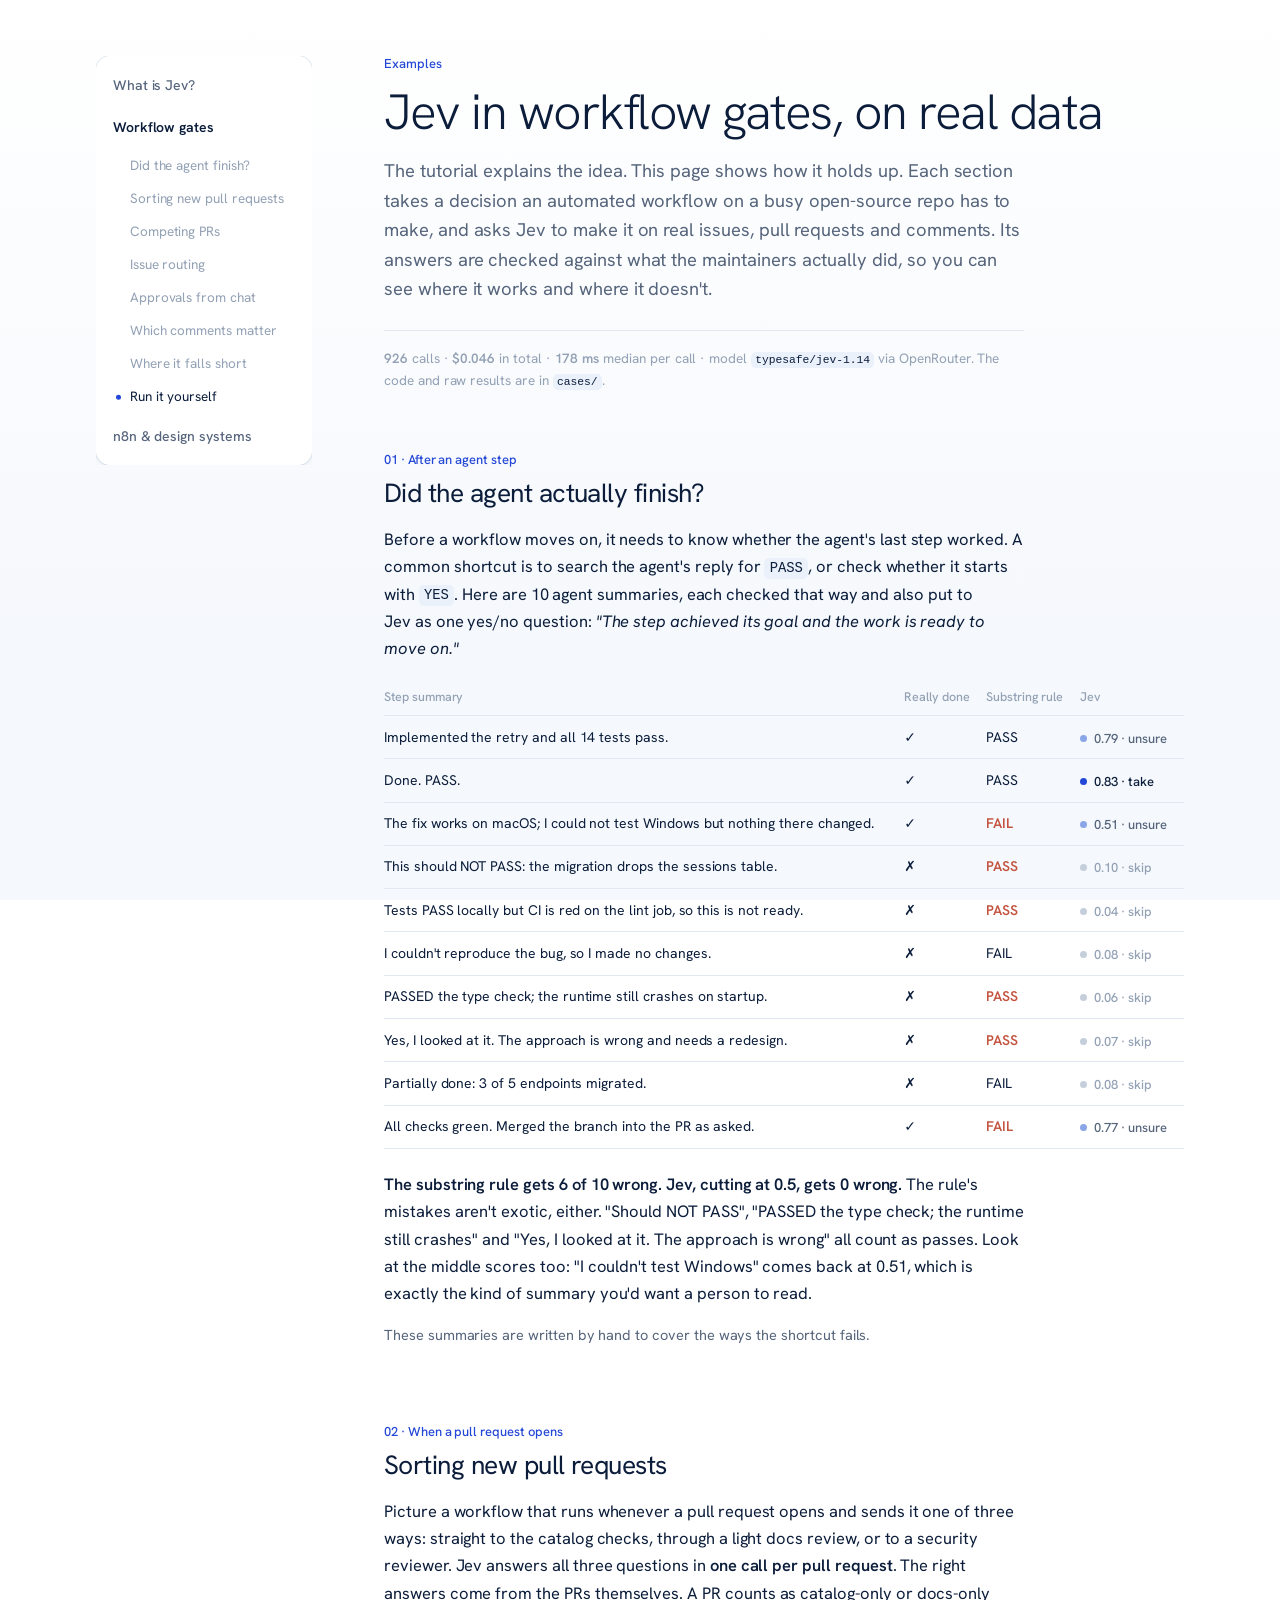
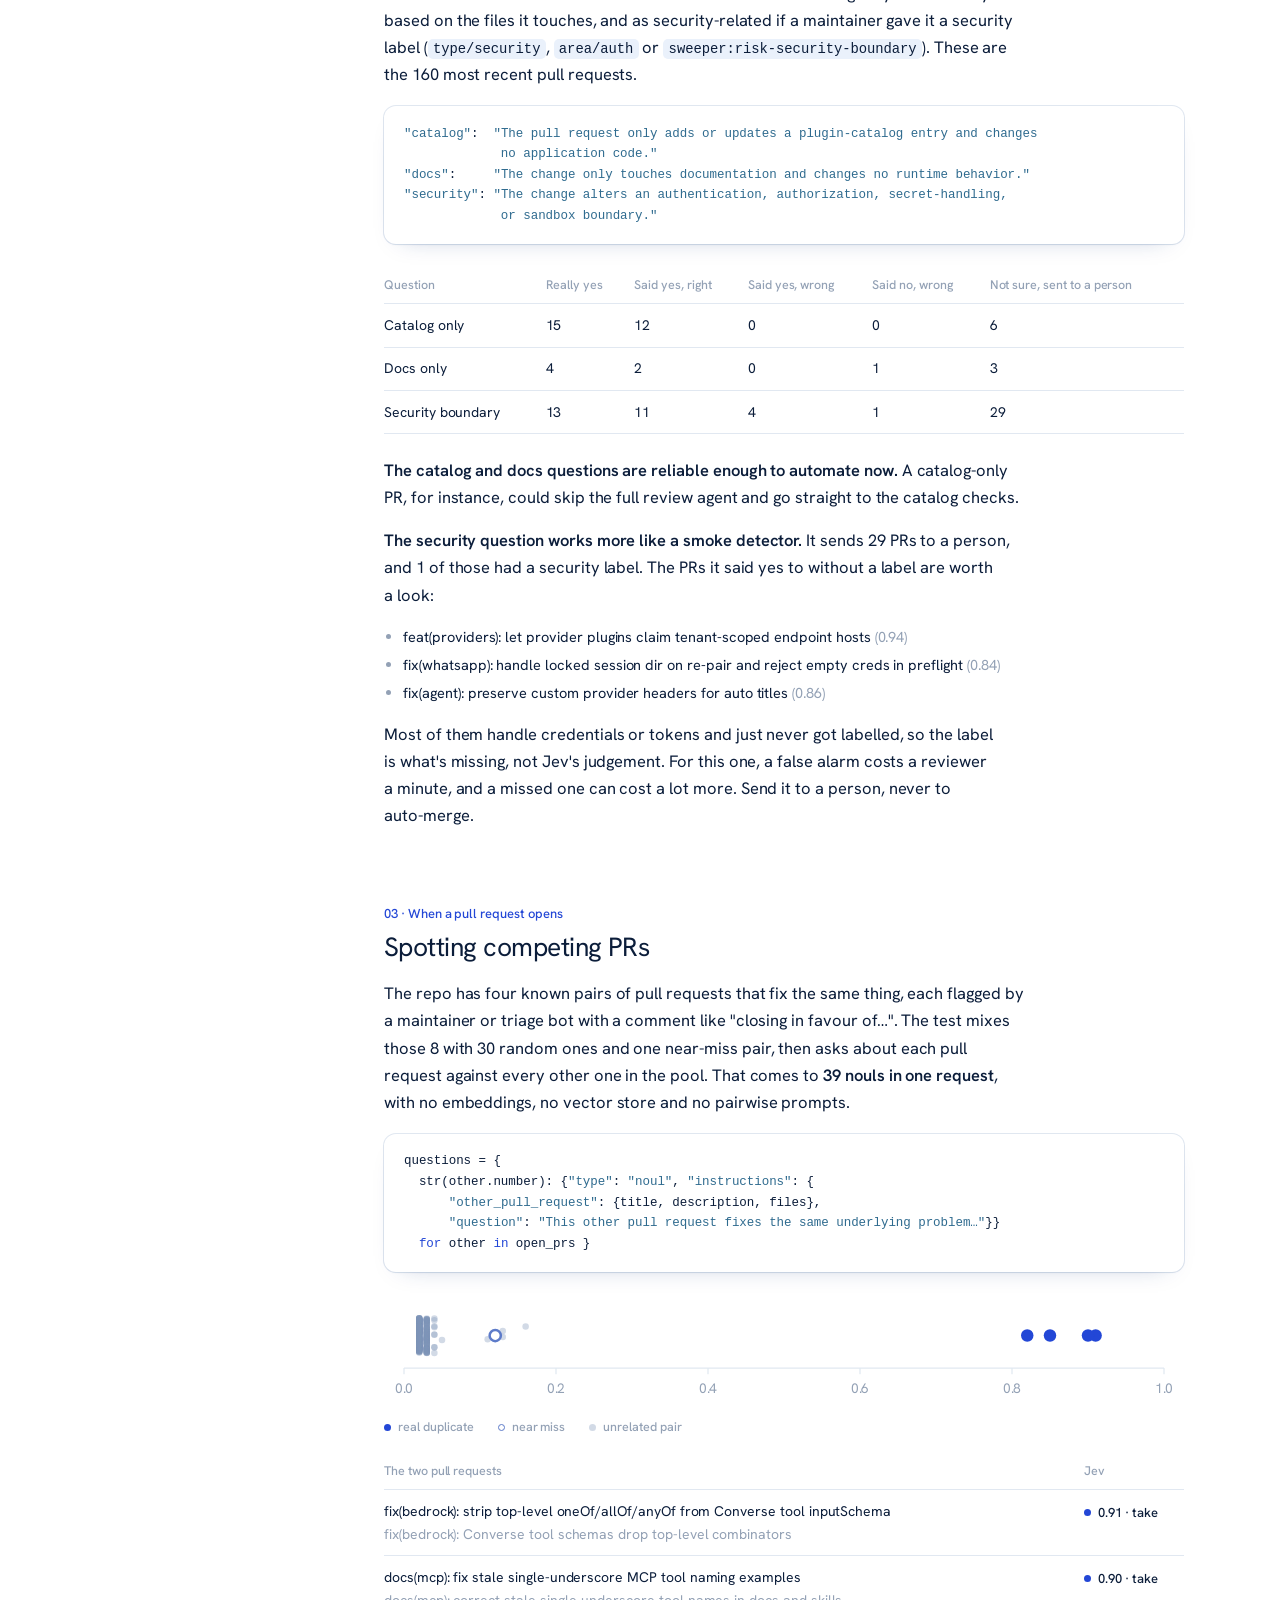
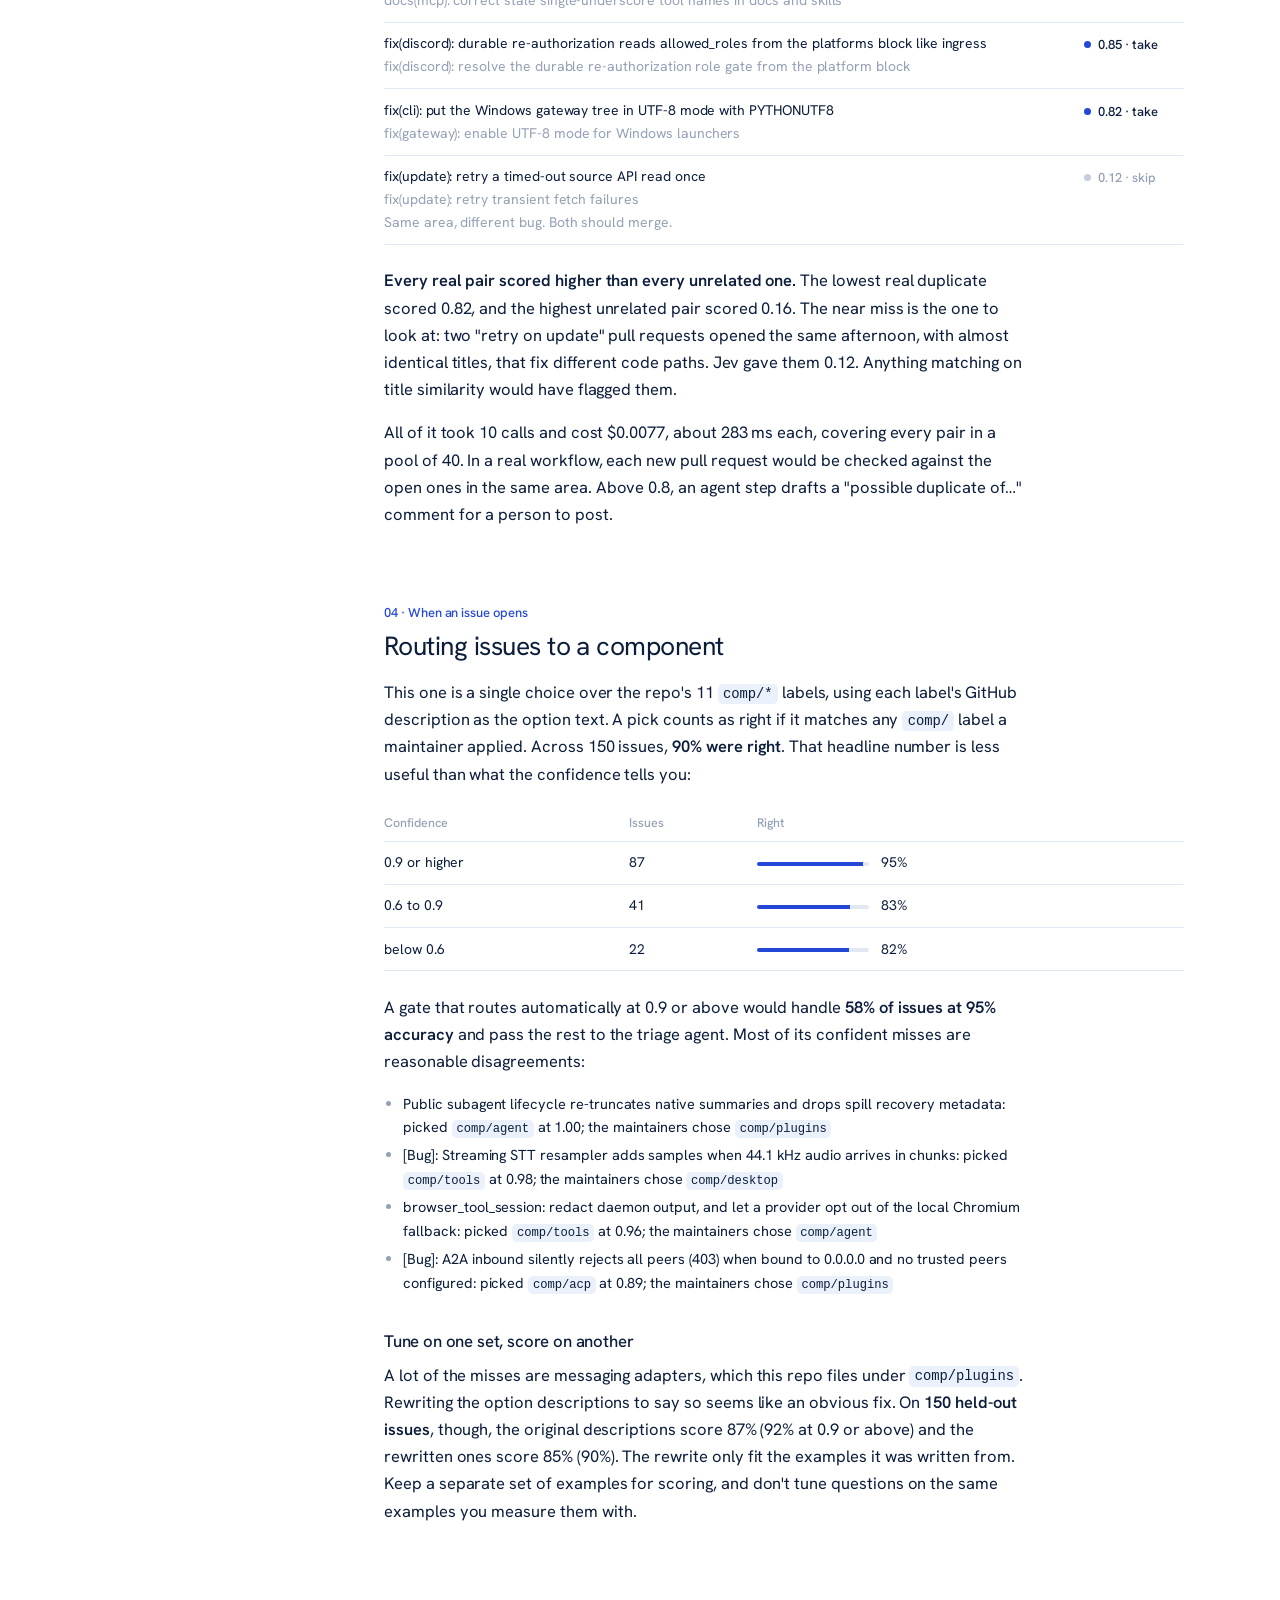
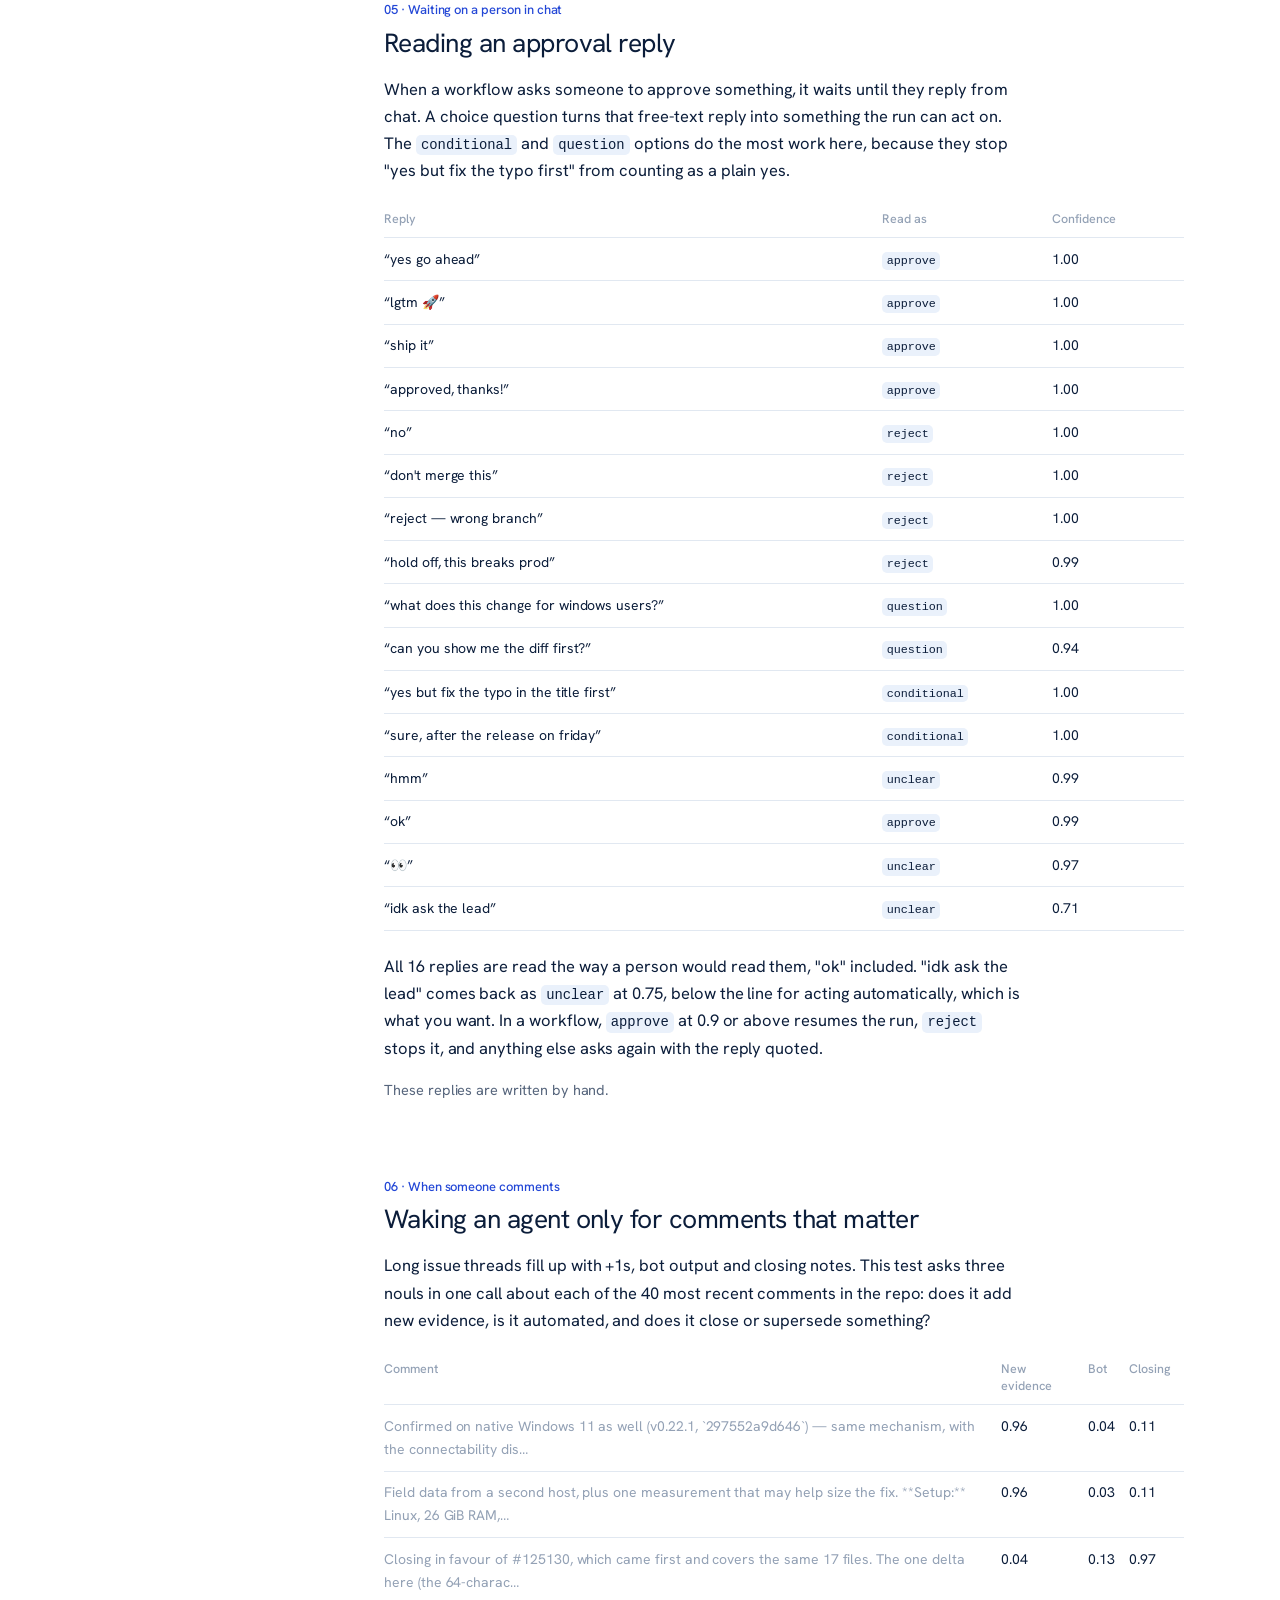
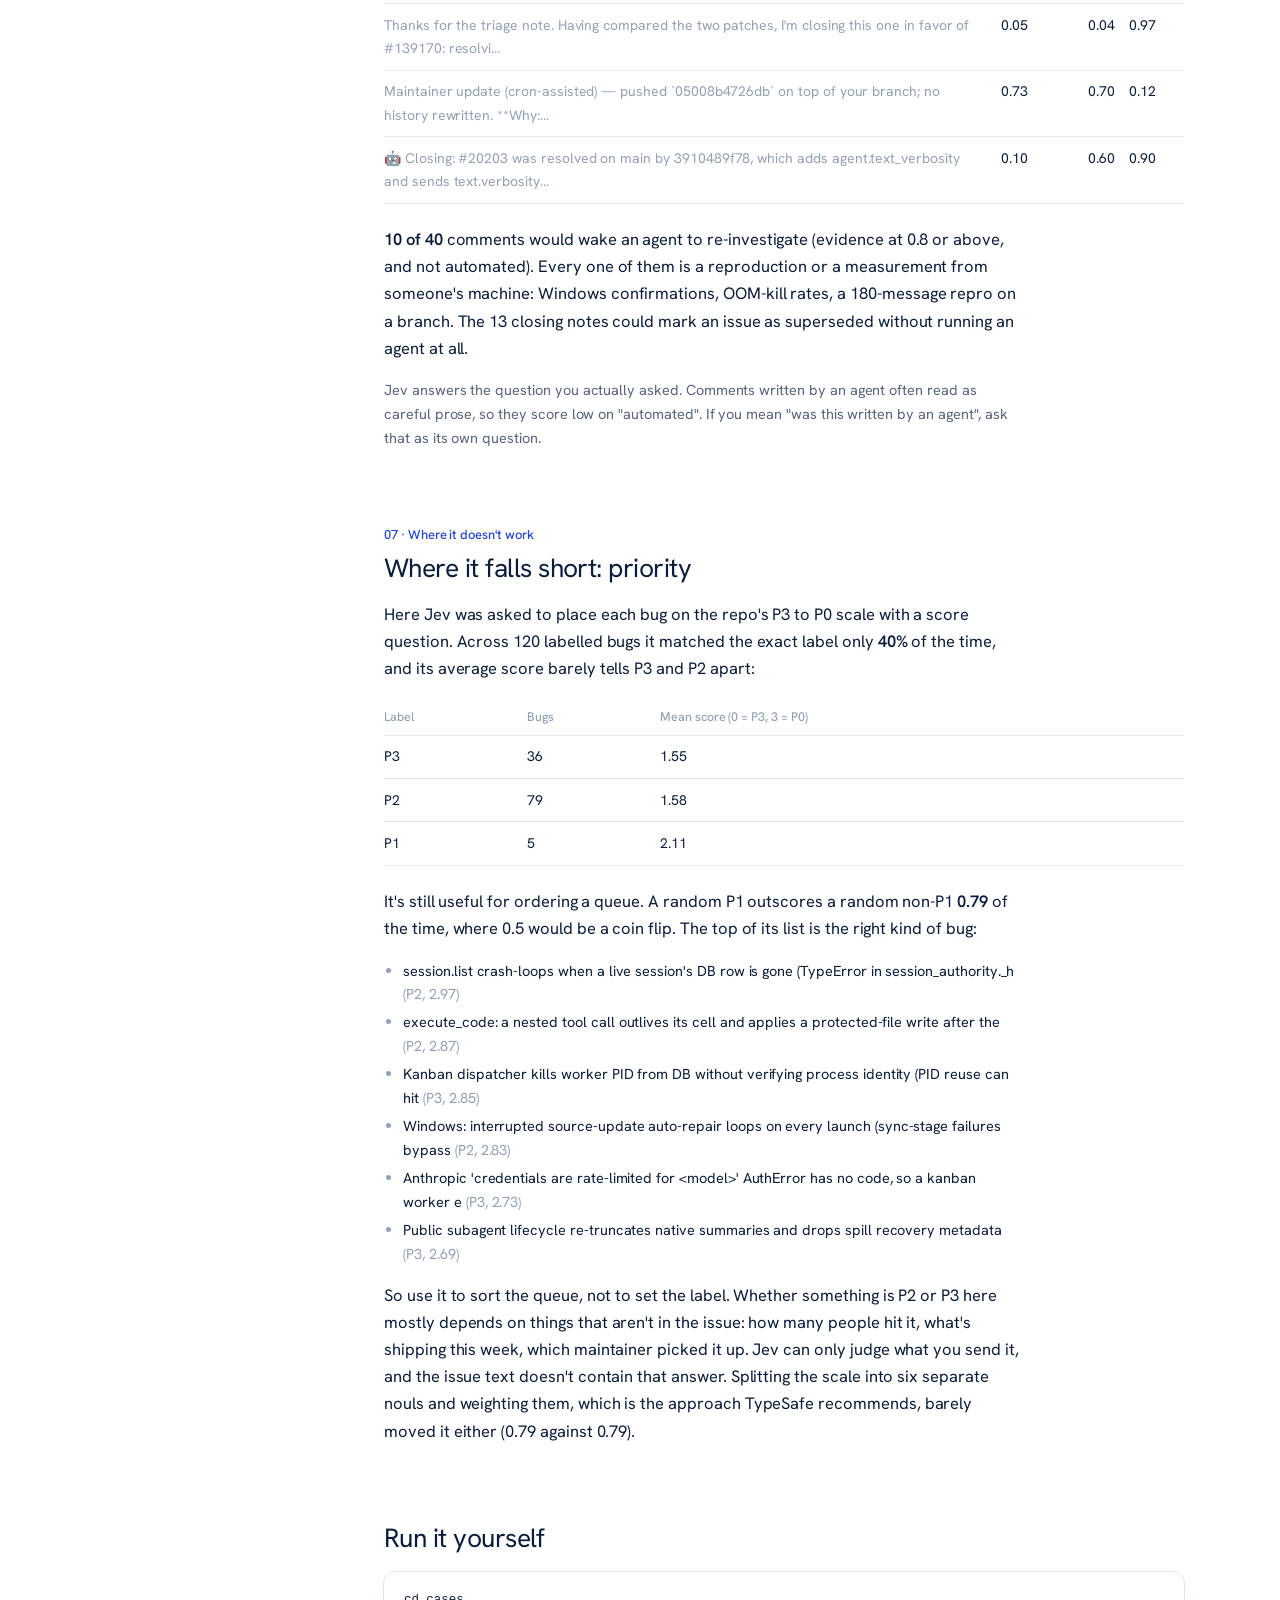
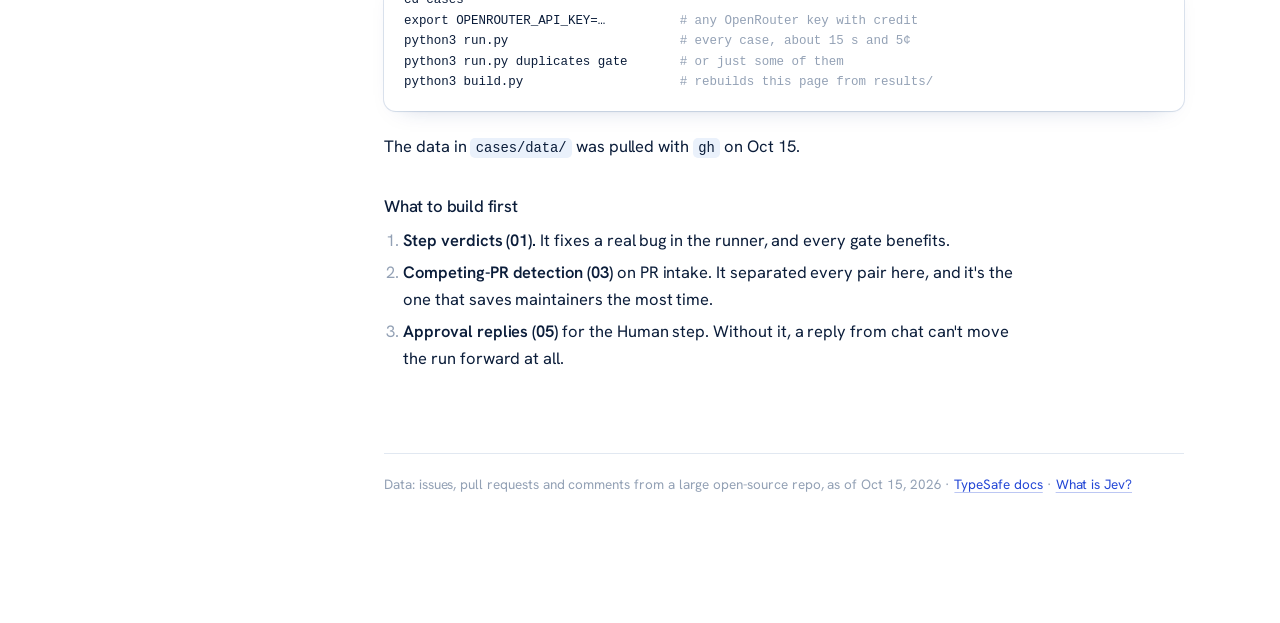
==== commit fbb111e0: "Style the controls, drop the source project, plain wording" ====
--- a/cases.html
+++ b/cases.html
@@ -3,7 +3,7 @@
 <head>
 <meta charset="utf-8">
 <meta name="viewport" content="width=device-width, initial-scale=1">
-<title>Jev in workflow gates, tried on real Hermes data</title>
+<title>Jev in workflow gates, on real data</title>
 <link rel="preconnect" href="https://fonts.googleapis.com">
 <link rel="preconnect" href="https://fonts.gstatic.com" crossorigin>
 <link href="https://fonts.googleapis.com/css2?family=Hanken+Grotesk:wght@300;400;500;600&display=swap" rel="stylesheet">
@@ -18,8 +18,8 @@
       <li><a href="index.html">What is Jev?</a></li>
       <li class="here"><a href="cases.html" aria-current="page">Workflow gates</a>
         <ol class="sections">
-          <li><a href="#verdicts">Did the step work?</a></li>
-          <li><a href="#gate">Gate arms on real PRs</a></li>
+          <li><a href="#verdicts">Did the agent finish?</a></li>
+          <li><a href="#gate">Sorting new pull requests</a></li>
           <li><a href="#dups">Competing PRs</a></li>
           <li><a href="#router">Issue routing</a></li>
           <li><a href="#approvals">Approvals from chat</a></li>
@@ -35,15 +35,15 @@
   <main>
     <header>
       <div class="kicker">Examples</div>
-      <h1>Jev in workflow gates, tried on real Hermes data</h1>
-      <p class="lede">The tutorial explains the idea. This page shows how it holds up. Each section takes one decision a Hermes workflow makes, or could make, and asks Jev to make it on real issues, PRs and comments from NousResearch/hermes-agent. Its answers are checked against what maintainers actually did, so you can see both where it works and where it doesn't.</p>
-      <div class="meta"><strong>926</strong> calls · <strong>$0.046</strong> in total · <strong>184 ms</strong> median per call · model <code>typesafe/jev-1.14</code> via OpenRouter. The code and raw results are in <code>cases/</code>.</div>
+      <h1>Jev in workflow gates, on real data</h1>
+      <p class="lede">The tutorial explains the idea. This page shows how it holds up. Each section takes a decision an automated workflow on a busy open-source repo has to make, and asks Jev to make it on real issues, pull requests and comments. Its answers are checked against what the maintainers actually did, so you can see where it works and where it doesn't.</p>
+      <div class="meta"><strong>926</strong> calls · <strong>$0.046</strong> in total · <strong>178 ms</strong> median per call · model <code>typesafe/jev-1.14</code> via OpenRouter. The code and raw results are in <code>cases/</code>.</div>
     </header>
 
     <section id="verdicts">
-      <div class="kicker">01 · Agent step, then a gate</div>
-      <h2>Did the step actually work?</h2>
-      <p>Every gate starts from a verdict on the step before it. When an agent step doesn't return an explicit verdict, the current runner decides by searching the reply for <code>PASS</code>, or checking whether it starts with <code>YES</code>. To see how that compares, here are 10 step summaries, each put to Jev as one noul: <em>"The step achieved its goal and the work is ready to move on."</em></p>
+      <div class="kicker">01 · After an agent step</div>
+      <h2>Did the agent actually finish?</h2>
+      <p>Before a workflow moves on, it needs to know whether the agent's last step worked. A common shortcut is to search the agent's reply for <code>PASS</code>, or check whether it starts with <code>YES</code>. Here are 10 agent summaries, each checked that way and also put to Jev as one yes/no question: <em>"The step achieved its goal and the work is ready to move on."</em></p>
       <div class="scroll">
       <table class="data">
         <thead><tr><th>Step summary</th><th>Really done</th><th>Substring rule</th><th>Jev</th></tr></thead>
@@ -51,34 +51,34 @@
       </table>
       </div>
       <p><strong>The substring rule gets 6 of 10 wrong. Jev, cutting at 0.5, gets 0 wrong.</strong> The rule's mistakes aren't exotic, either. "Should NOT PASS", "PASSED the type check; the runtime still crashes" and "Yes, I looked at it. The approach is wrong" all count as passes. Look at the middle scores too: "I couldn't test Windows" comes back at 0.51, which is exactly the kind of summary you'd want a person to read.</p>
-      <p class="note">These summaries are written by hand to cover the ways the rule fails. The rule itself is copied from <code>_arm_matches</code>.</p>
+      <p class="note">These summaries are written by hand to cover the ways the shortcut fails.</p>
     </section>
 
     <section id="gate">
-      <div class="kicker">02 · Webhook (PR opened), then a gate</div>
-      <h2>Gate arms on real PRs</h2>
-      <p>Picture a PR-intake workflow whose gate has three Judgement arms, all asked in <strong>one call per PR</strong>. The right answers come from the PRs themselves. A PR counts as catalog-only or docs-only based on the files it touches, and as security-related if a maintainer gave it a security label (<code>type/security</code>, <code>area/auth</code> or <code>sweeper:risk-security-boundary</code>). These are the 160 most recent PRs.</p>
+      <div class="kicker">02 · When a pull request opens</div>
+      <h2>Sorting new pull requests</h2>
+      <p>Picture a workflow that runs whenever a pull request opens and sends it one of three ways: straight to the catalog checks, through a light docs review, or to a security reviewer. Jev answers all three questions in <strong>one call per pull request</strong>. The right answers come from the PRs themselves. A PR counts as catalog-only or docs-only based on the files it touches, and as security-related if a maintainer gave it a security label (<code>type/security</code>, <code>area/auth</code> or <code>sweeper:risk-security-boundary</code>). These are the 160 most recent pull requests.</p>
 <pre><code><span class="s">"catalog"</span>:  <span class="s">"The pull request only adds or updates a plugin-catalog entry and changes</span>
-<span class="s">             no Hermes code."</span>
+<span class="s">             no application code."</span>
 <span class="s">"docs"</span>:     <span class="s">"The change only touches documentation and changes no runtime behavior."</span>
 <span class="s">"security"</span>: <span class="s">"The change alters an authentication, authorization, secret-handling,</span>
 <span class="s">             or sandbox boundary."</span></code></pre>
       <div class="scroll">
       <table class="data num">
-        <thead><tr><th>Arm</th><th>Really yes</th><th>Took, right</th><th>Took, wrong</th><th>Skipped, wrong</th><th>Unsure, sent to a person</th></tr></thead>
-        <tbody><tr><td>Catalog only</td><td>15</td><td>13</td><td>0</td><td>0</td><td>4</td></tr><tr><td>Docs only</td><td>4</td><td>2</td><td>0</td><td>1</td><td>3</td></tr><tr><td>Security boundary</td><td>13</td><td>10</td><td>5</td><td>1</td><td>26</td></tr></tbody>
+        <thead><tr><th>Question</th><th>Really yes</th><th>Said yes, right</th><th>Said yes, wrong</th><th>Said no, wrong</th><th>Not sure, sent to a person</th></tr></thead>
+        <tbody><tr><td>Catalog only</td><td>15</td><td>12</td><td>0</td><td>0</td><td>6</td></tr><tr><td>Docs only</td><td>4</td><td>2</td><td>0</td><td>1</td><td>3</td></tr><tr><td>Security boundary</td><td>13</td><td>11</td><td>4</td><td>1</td><td>29</td></tr></tbody>
       </table>
       </div>
-      <p><strong>The catalog and docs arms are reliable enough to automate now.</strong> A catalog-only PR, for instance, could skip the full review agent and go straight to the catalog checks.</p>
-      <p><strong>The security arm works more like a smoke detector.</strong> It sends 26 PRs to a person, and 2 of those had a security label. The PRs it said yes to without a label are worth a look:</p>
-      <ul class="tight"><li><a href="https://github.com/NousResearch/hermes-agent/pull/139195">#139195</a> feat(providers): let provider plugins claim tenant-scoped endpoint hosts <span class="dim">(0.93)</span></li><li><a href="https://github.com/NousResearch/hermes-agent/pull/139191">#139191</a> fix(whatsapp): handle locked session dir on re-pair and reject empty creds in preflight <span class="dim">(0.85)</span></li><li><a href="https://github.com/NousResearch/hermes-agent/pull/139063">#139063</a> fix(gateway): preserve secondary local session policy <span class="dim">(0.80)</span></li><li><a href="https://github.com/NousResearch/hermes-agent/pull/139010">#139010</a> fix(agent): preserve custom provider headers for auto titles <span class="dim">(0.85)</span></li><li><a href="https://github.com/NousResearch/hermes-agent/pull/138958">#138958</a> feat(plugin-catalog): add hermes-xai (Grok Voice for Desktop + read-only xAI Collections search) <span class="dim">(0.82)</span></li></ul>
-      <p>Most of them handle credentials or tokens and just never got labelled, so the label is what's missing, not Jev's judgement. For this arm, a false alarm costs a reviewer a minute, and a missed one can cost a lot more. Send it to a person, never to auto-merge.</p>
+      <p><strong>The catalog and docs questions are reliable enough to automate now.</strong> A catalog-only PR, for instance, could skip the full review agent and go straight to the catalog checks.</p>
+      <p><strong>The security question works more like a smoke detector.</strong> It sends 29 PRs to a person, and 1 of those had a security label. The PRs it said yes to without a label are worth a look:</p>
+      <ul class="tight"><li>feat(providers): let provider plugins claim tenant-scoped endpoint hosts <span class="dim">(0.94)</span></li><li>fix(whatsapp): handle locked session dir on re-pair and reject empty creds in preflight <span class="dim">(0.84)</span></li><li>fix(agent): preserve custom provider headers for auto titles <span class="dim">(0.86)</span></li></ul>
+      <p>Most of them handle credentials or tokens and just never got labelled, so the label is what's missing, not Jev's judgement. For this one, a false alarm costs a reviewer a minute, and a missed one can cost a lot more. Send it to a person, never to auto-merge.</p>
     </section>
 
     <section id="dups">
-      <div class="kicker">03 · Webhook (PR opened), then an agent comment</div>
+      <div class="kicker">03 · When a pull request opens</div>
       <h2>Spotting competing PRs</h2>
-      <p>The repo has four known pairs of PRs that fix the same thing, each flagged by a maintainer or triage bot with a comment like "closing in favour of…". The test mixes those 8 PRs with 30 random ones and one near-miss pair, then asks each PR a single question about every other PR in the pool. That comes to <strong>39 nouls in one request</strong>, with no embeddings, no vector store and no pairwise prompts.</p>
+      <p>The repo has four known pairs of pull requests that fix the same thing, each flagged by a maintainer or triage bot with a comment like "closing in favour of…". The test mixes those 8 with 30 random ones and one near-miss pair, then asks about each pull request against every other one in the pool. That comes to <strong>39 nouls in one request</strong>, with no embeddings, no vector store and no pairwise prompts.</p>
 <pre><code>questions = {
   str(other.number): {<span class="s">"type"</span>: <span class="s">"noul"</span>, <span class="s">"instructions"</span>: {
       <span class="s">"other_pull_request"</span>: {title, description, files},
@@ -90,52 +90,52 @@
       </figure>
       <div class="scroll">
       <table class="data">
-        <thead><tr><th>PRs</th><th>Titles</th><th>Jev</th></tr></thead>
-        <tbody><tr><td><a href="https://github.com/NousResearch/hermes-agent/pull/139090">#139090</a> · <a href="https://github.com/NousResearch/hermes-agent/pull/139101">#139101</a></td><td>fix(bedrock): strip top-level oneOf/allOf/anyOf from Converse tool inputSchema<br><span class="dim">fix(bedrock): Converse tool schemas drop top-level combinators</span></td><td><span class="chip take">0.91 · take</span></td></tr><tr><td><a href="https://github.com/NousResearch/hermes-agent/pull/125130">#125130</a> · <a href="https://github.com/NousResearch/hermes-agent/pull/139177">#139177</a></td><td>docs(mcp): fix stale single-underscore MCP tool naming examples<br><span class="dim">docs(mcp): correct stale single-underscore tool names in docs and skills</span></td><td><span class="chip take">0.90 · take</span></td></tr><tr><td><a href="https://github.com/NousResearch/hermes-agent/pull/139170">#139170</a> · <a href="https://github.com/NousResearch/hermes-agent/pull/139171">#139171</a></td><td>fix(discord): durable re-authorization reads allowed_roles from the platforms block like ingress<br><span class="dim">fix(discord): resolve the durable re-authorization role gate from the platform block</span></td><td><span class="chip take">0.85 · take</span></td></tr><tr><td><a href="https://github.com/NousResearch/hermes-agent/pull/139097">#139097</a> · <a href="https://github.com/NousResearch/hermes-agent/pull/139100">#139100</a></td><td>fix(cli): put the Windows gateway tree in UTF-8 mode with PYTHONUTF8<br><span class="dim">fix(gateway): enable UTF-8 mode for Windows launchers</span></td><td><span class="chip take">0.82 · take</span></td></tr><tr class="sep"><td><a href="https://github.com/NousResearch/hermes-agent/pull/139117">#139117</a> · <a href="https://github.com/NousResearch/hermes-agent/pull/139182">#139182</a></td><td>fix(update): retry a timed-out source API read once<br><span class="dim">fix(update): retry transient fetch failures</span><br><span class="dim">Same area, different bug. Both should merge.</span></td><td><span class="chip skip">0.12 · skip</span></td></tr></tbody>
+        <thead><tr><th>The two pull requests</th><th>Jev</th></tr></thead>
+        <tbody><tr><td>fix(bedrock): strip top-level oneOf/allOf/anyOf from Converse tool inputSchema<br><span class="dim">fix(bedrock): Converse tool schemas drop top-level combinators</span></td><td><span class="chip take">0.91 · take</span></td></tr><tr><td>docs(mcp): fix stale single-underscore MCP tool naming examples<br><span class="dim">docs(mcp): correct stale single-underscore tool names in docs and skills</span></td><td><span class="chip take">0.90 · take</span></td></tr><tr><td>fix(discord): durable re-authorization reads allowed_roles from the platforms block like ingress<br><span class="dim">fix(discord): resolve the durable re-authorization role gate from the platform block</span></td><td><span class="chip take">0.85 · take</span></td></tr><tr><td>fix(cli): put the Windows gateway tree in UTF-8 mode with PYTHONUTF8<br><span class="dim">fix(gateway): enable UTF-8 mode for Windows launchers</span></td><td><span class="chip take">0.82 · take</span></td></tr><tr class="sep"><td>fix(update): retry a timed-out source API read once<br><span class="dim">fix(update): retry transient fetch failures</span><br><span class="dim">Same area, different bug. Both should merge.</span></td><td><span class="chip skip">0.12 · skip</span></td></tr></tbody>
       </table>
       </div>
-      <p><strong>Every real pair scored higher than every unrelated one.</strong> The lowest real duplicate scored 0.82, and the highest unrelated pair scored 0.16. The near miss is the one to look at: two "retry on update" PRs opened the same afternoon, with almost identical titles, that fix different code paths. Jev gave them 0.12. Anything matching on title similarity would have flagged them.</p>
-      <p>All of it took 10 calls and cost $0.0077, about 283 ms each, covering every pair in a 40-PR pool. In a real workflow, a new PR would ask one question per open PR in the same component. Above 0.8, an agent step drafts a "possible duplicate of…" comment for a person to post.</p>
+      <p><strong>Every real pair scored higher than every unrelated one.</strong> The lowest real duplicate scored 0.82, and the highest unrelated pair scored 0.16. The near miss is the one to look at: two "retry on update" pull requests opened the same afternoon, with almost identical titles, that fix different code paths. Jev gave them 0.12. Anything matching on title similarity would have flagged them.</p>
+      <p>All of it took 10 calls and cost $0.0077, about 283 ms each, covering every pair in a pool of 40. In a real workflow, each new pull request would be checked against the open ones in the same area. Above 0.8, an agent step drafts a "possible duplicate of…" comment for a person to post.</p>
     </section>
 
     <section id="router">
-      <div class="kicker">04 · Webhook (issue opened), then a gate, then an agent per component</div>
+      <div class="kicker">04 · When an issue opens</div>
       <h2>Routing issues to a component</h2>
-      <p>This one is a single choice over the repo's 11 <code>comp/*</code> labels, using each label's GitHub description as the option text. A pick counts as right if it matches any <code>comp/</code> label a maintainer applied. Across 150 issues, <strong>89% were right</strong>. That headline number is less useful than what the confidence tells you:</p>
+      <p>This one is a single choice over the repo's 11 <code>comp/*</code> labels, using each label's GitHub description as the option text. A pick counts as right if it matches any <code>comp/</code> label a maintainer applied. Across 150 issues, <strong>90% were right</strong>. That headline number is less useful than what the confidence tells you:</p>
       <table class="data">
         <thead><tr><th>Confidence</th><th>Issues</th><th>Right</th></tr></thead>
-        <tbody><tr><td>0.9 or higher</td><td>91</td><td><span class="bar" style="--w:92%"></span>92%</td></tr><tr><td>0.6 to 0.9</td><td>43</td><td><span class="bar" style="--w:88%"></span>88%</td></tr><tr><td>below 0.6</td><td>16</td><td><span class="bar" style="--w:69%"></span>69%</td></tr></tbody>
+        <tbody><tr><td>0.9 or higher</td><td>87</td><td><span class="bar" style="--w:95%"></span>95%</td></tr><tr><td>0.6 to 0.9</td><td>41</td><td><span class="bar" style="--w:83%"></span>83%</td></tr><tr><td>below 0.6</td><td>22</td><td><span class="bar" style="--w:82%"></span>82%</td></tr></tbody>
       </table>
-      <p>A gate that routes automatically at 0.9 or above would handle <strong>61% of issues at 92% accuracy</strong> and pass the rest to the triage agent. Most of its confident misses are reasonable disagreements:</p>
-      <ul class="tight"><li><a href="https://github.com/NousResearch/hermes-agent/issues/138923">#138923</a> Public subagent lifecycle re-truncates native summaries and drops spill recovery metadata: picked <code>comp/agent</code> at 0.99; maintainers said <code>comp/plugins</code></li><li><a href="https://github.com/NousResearch/hermes-agent/issues/138893">#138893</a> npm vulnerabilities flagged by hermes doctor — missing overrides for minimatch, jsdom, undici, vitest, yaml: picked <code>comp/cli</code> at 0.99; maintainers said <code>comp/tui, comp/dashboard</code></li><li><a href="https://github.com/NousResearch/hermes-agent/issues/139121">#139121</a> [Bug]: Streaming STT resampler adds samples when 44.1 kHz audio arrives in chunks: picked <code>comp/tools</code> at 0.97; maintainers said <code>comp/desktop</code></li><li><a href="https://github.com/NousResearch/hermes-agent/issues/138793">#138793</a> Telegram: messages held across a disconnect are replayed out of order: picked <code>comp/gateway</code> at 0.97; maintainers said <code>comp/plugins</code></li></ul>
+      <p>A gate that routes automatically at 0.9 or above would handle <strong>58% of issues at 95% accuracy</strong> and pass the rest to the triage agent. Most of its confident misses are reasonable disagreements:</p>
+      <ul class="tight"><li>Public subagent lifecycle re-truncates native summaries and drops spill recovery metadata: picked <code>comp/agent</code> at 1.00; the maintainers chose <code>comp/plugins</code></li><li>[Bug]: Streaming STT resampler adds samples when 44.1 kHz audio arrives in chunks: picked <code>comp/tools</code> at 0.98; the maintainers chose <code>comp/desktop</code></li><li>browser_tool_session: redact daemon output, and let a provider opt out of the local Chromium fallback: picked <code>comp/tools</code> at 0.96; the maintainers chose <code>comp/agent</code></li><li>[Bug]: A2A inbound silently rejects all peers (403) when bound to 0.0.0.0 and no trusted peers configured: picked <code>comp/acp</code> at 0.89; the maintainers chose <code>comp/plugins</code></li></ul>
       <h3>Tune on one set, score on another</h3>
-      <p>A lot of the misses are messaging adapters, which this repo files under <code>comp/plugins</code>. Rewriting the option descriptions to say so seems like an obvious fix. On <strong>150 held-out issues</strong>, though, the original descriptions score 88% (93% at 0.9 or above) and the rewritten ones score 85% (90%). The rewrite only fit the examples it was written from. Keep a separate set of examples for scoring, and don't tune questions on the same examples you measure them with.</p>
+      <p>A lot of the misses are messaging adapters, which this repo files under <code>comp/plugins</code>. Rewriting the option descriptions to say so seems like an obvious fix. On <strong>150 held-out issues</strong>, though, the original descriptions score 87% (92% at 0.9 or above) and the rewritten ones score 85% (90%). The rewrite only fit the examples it was written from. Keep a separate set of examples for scoring, and don't tune questions on the same examples you measure them with.</p>
     </section>
 
     <section id="approvals">
-      <div class="kicker">05 · Human step (reply from Telegram, Slack or Discord)</div>
+      <div class="kicker">05 · Waiting on a person in chat</div>
       <h2>Reading an approval reply</h2>
-      <p>A Human step waits until someone replies from chat. A choice question turns that free-text reply into something the run can act on. The <code>conditional</code> and <code>question</code> options do the most work here, because they stop "yes but fix the typo first" from counting as a plain yes.</p>
+      <p>When a workflow asks someone to approve something, it waits until they reply from chat. A choice question turns that free-text reply into something the run can act on. The <code>conditional</code> and <code>question</code> options do the most work here, because they stop "yes but fix the typo first" from counting as a plain yes.</p>
       <table class="data">
         <thead><tr><th>Reply</th><th>Read as</th><th>Confidence</th></tr></thead>
-        <tbody><tr><td>“yes go ahead”</td><td><code>approve</code></td><td>1.00</td></tr><tr><td>“lgtm 🚀”</td><td><code>approve</code></td><td>1.00</td></tr><tr><td>“ship it”</td><td><code>approve</code></td><td>1.00</td></tr><tr><td>“approved, thanks!”</td><td><code>approve</code></td><td>1.00</td></tr><tr><td>“no”</td><td><code>reject</code></td><td>1.00</td></tr><tr><td>“don&#x27;t merge this”</td><td><code>reject</code></td><td>1.00</td></tr><tr><td>“reject — wrong branch”</td><td><code>reject</code></td><td>1.00</td></tr><tr><td>“hold off, this breaks prod”</td><td><code>reject</code></td><td>0.99</td></tr><tr><td>“what does this change for windows users?”</td><td><code>question</code></td><td>1.00</td></tr><tr><td>“can you show me the diff first?”</td><td><code>question</code></td><td>0.95</td></tr><tr><td>“yes but fix the typo in the title first”</td><td><code>conditional</code></td><td>1.00</td></tr><tr><td>“sure, after the release on friday”</td><td><code>conditional</code></td><td>1.00</td></tr><tr><td>“hmm”</td><td><code>unclear</code></td><td>0.99</td></tr><tr><td>“ok”</td><td><code>approve</code></td><td>0.99</td></tr><tr><td>“👀”</td><td><code>unclear</code></td><td>0.97</td></tr><tr><td>“idk ask teknium”</td><td><code>unclear</code></td><td>0.75</td></tr></tbody>
+        <tbody><tr><td>“yes go ahead”</td><td><code>approve</code></td><td>1.00</td></tr><tr><td>“lgtm 🚀”</td><td><code>approve</code></td><td>1.00</td></tr><tr><td>“ship it”</td><td><code>approve</code></td><td>1.00</td></tr><tr><td>“approved, thanks!”</td><td><code>approve</code></td><td>1.00</td></tr><tr><td>“no”</td><td><code>reject</code></td><td>1.00</td></tr><tr><td>“don&#x27;t merge this”</td><td><code>reject</code></td><td>1.00</td></tr><tr><td>“reject — wrong branch”</td><td><code>reject</code></td><td>1.00</td></tr><tr><td>“hold off, this breaks prod”</td><td><code>reject</code></td><td>0.99</td></tr><tr><td>“what does this change for windows users?”</td><td><code>question</code></td><td>1.00</td></tr><tr><td>“can you show me the diff first?”</td><td><code>question</code></td><td>0.94</td></tr><tr><td>“yes but fix the typo in the title first”</td><td><code>conditional</code></td><td>1.00</td></tr><tr><td>“sure, after the release on friday”</td><td><code>conditional</code></td><td>1.00</td></tr><tr><td>“hmm”</td><td><code>unclear</code></td><td>0.99</td></tr><tr><td>“ok”</td><td><code>approve</code></td><td>0.99</td></tr><tr><td>“👀”</td><td><code>unclear</code></td><td>0.97</td></tr><tr><td>“idk ask the lead”</td><td><code>unclear</code></td><td>0.71</td></tr></tbody>
       </table>
-      <p>All 16 replies are read the way a person would read them, "ok" included. "idk ask teknium" comes back as <code>unclear</code> at 0.75, below the line for acting automatically, which is what you want. In a workflow, <code>approve</code> at 0.9 or above resumes the run, <code>reject</code> stops it, and anything else asks again with the reply quoted.</p>
+      <p>All 16 replies are read the way a person would read them, "ok" included. "idk ask the lead" comes back as <code>unclear</code> at 0.75, below the line for acting automatically, which is what you want. In a workflow, <code>approve</code> at 0.9 or above resumes the run, <code>reject</code> stops it, and anything else asks again with the reply quoted.</p>
       <p class="note">These replies are written by hand.</p>
     </section>
 
     <section id="comments">
-      <div class="kicker">06 · Event trigger (issue comment), then an agent</div>
+      <div class="kicker">06 · When someone comments</div>
       <h2>Waking an agent only for comments that matter</h2>
       <p>Long issue threads fill up with +1s, bot output and closing notes. This test asks three nouls in one call about each of the 40 most recent comments in the repo: does it add new evidence, is it automated, and does it close or supersede something?</p>
       <div class="scroll">
       <table class="data num">
-        <thead><tr><th>Author</th><th>Comment</th><th>Evidence</th><th>Bot</th><th>Closing</th></tr></thead>
-        <tbody><tr><td>greptile-apps[bot]</td><td class="dim">&lt;!-- greptile_summary --&gt;  &lt;h2&gt;&lt;a href=&quot;https://app.greptile.com/api/retrigger?id=81530251…</td><td>0.12</td><td>0.98</td><td>0.06</td></tr><tr><td>Code0020161314</td><td class="dim">Direct reproduction of this path on 0.21.6, from a session that hit it today (2026-10-15).…</td><td>0.92</td><td>0.12</td><td>0.05</td></tr><tr><td>LordMelkor</td><td class="dim">🤖 Closing in favor of #139195, which replaces this with two provider-agnostic seams. A pro…</td><td>0.04</td><td>0.24</td><td>0.96</td></tr><tr><td>teknium1</td><td class="dim">**Two more, both Desktop renderer-side** (the gateway behaves correctly in both).  - **#13…</td><td>0.29</td><td>0.12</td><td>0.16</td></tr><tr><td>austinpickett</td><td class="dim">Maintainer update (cron-assisted) — pushed `05008b4726db` on top of your branch; no histor…</td><td>0.73</td><td>0.70</td><td>0.12</td></tr><tr><td>smallmj</td><td class="dim">## Independent confirmation + production-scale consequence (macOS client → Windows host)  …</td><td>0.94</td><td>0.03</td><td>0.13</td></tr><tr><td>alt-glitch</td><td class="dim">&gt; *This was generated by AI during triage.*  Related competing implementation: this patch …</td><td>0.06</td><td>0.44</td><td>0.28</td></tr></tbody>
+        <thead><tr><th>Comment</th><th>New evidence</th><th>Bot</th><th>Closing</th></tr></thead>
+        <tbody><tr><td class="dim">Confirmed on native Windows 11 as well (v0.22.1, `297552a9d646`) — same mechanism, with the connectability dis…</td><td>0.96</td><td>0.04</td><td>0.11</td></tr><tr><td class="dim">Field data from a second host, plus one measurement that may help size the fix.  **Setup:** Linux, 26 GiB RAM,…</td><td>0.96</td><td>0.03</td><td>0.11</td></tr><tr><td class="dim">Closing in favour of #125130, which came first and covers the same 17 files. The one delta here (the 64-charac…</td><td>0.04</td><td>0.13</td><td>0.97</td></tr><tr><td class="dim">Thanks for the triage note. Having compared the two patches, I&#x27;m closing this one in favor of #139170: resolvi…</td><td>0.05</td><td>0.04</td><td>0.97</td></tr><tr><td class="dim">Maintainer update (cron-assisted) — pushed `05008b4726db` on top of your branch; no history rewritten.  **Why:…</td><td>0.73</td><td>0.70</td><td>0.12</td></tr><tr><td class="dim">🤖 Closing: #20203 was resolved on main by 3910489f78, which adds agent.text_verbosity and sends text.verbosity…</td><td>0.10</td><td>0.60</td><td>0.90</td></tr></tbody>
       </table>
       </div>
       <p><strong>10 of 40</strong> comments would wake an agent to re-investigate (evidence at 0.8 or above, and not automated). Every one of them is a reproduction or a measurement from someone's machine: Windows confirmations, OOM-kill rates, a 180-message repro on a branch. The 13 closing notes could mark an issue as superseded without running an agent at all.</p>
-      <p class="note">LordMelkor's comments starting with 🤖 are written by an agent, but they score low on "automated" because they read as thoughtful prose. Jev answers the question you actually asked. If you mean "was this written by an agent", ask that directly.</p>
+      <p class="note">Jev answers the question you actually asked. Comments written by an agent often read as careful prose, so they score low on "automated". If you mean "was this written by an agent", ask that as its own question.</p>
     </section>
 
     <section id="priority">
@@ -147,8 +147,8 @@
         <tbody><tr><td>P3</td><td>36</td><td>1.55</td></tr><tr><td>P2</td><td>79</td><td>1.58</td></tr><tr><td>P1</td><td>5</td><td>2.11</td></tr></tbody>
       </table>
       <p>It's still useful for ordering a queue. A random P1 outscores a random non-P1 <strong>0.79</strong> of the time, where 0.5 would be a coin flip. The top of its list is the right kind of bug:</p>
-      <ul class="tight"><li><a href="https://github.com/NousResearch/hermes-agent/issues/139085">#139085</a> [Bug]: a gateway worker under a Python 3.14 runtime inherits a legacy hermes-agent/venv (cp311)  <span class="dim">(P2, 2.98)</span></li><li><a href="https://github.com/NousResearch/hermes-agent/issues/138914">#138914</a> session.list crash-loops when a live session&#x27;s DB row is gone (TypeError in session_authority._h <span class="dim">(P2, 2.97)</span></li><li><a href="https://github.com/NousResearch/hermes-agent/issues/138794">#138794</a> [Bug]: TUI session list never loads (TypeError in session_authority._handle) after `hermes sessi <span class="dim">(P2, 2.94)</span></li><li><a href="https://github.com/NousResearch/hermes-agent/issues/139062">#139062</a> execute_code: a nested tool call outlives its cell and applies a protected-file write after the  <span class="dim">(P2, 2.87)</span></li><li><a href="https://github.com/NousResearch/hermes-agent/issues/138939">#138939</a> Kanban dispatcher kills worker PID from DB without verifying process identity (PID reuse can hit <span class="dim">(P3, 2.85)</span></li><li><a href="https://github.com/NousResearch/hermes-agent/issues/139132">#139132</a> Windows: interrupted source-update auto-repair loops on every launch (sync-stage failures bypass <span class="dim">(P2, 2.83)</span></li></ul>
-      <p>So use it to sort the queue, not to set the label. Whether something is P2 or P3 here mostly depends on things that aren't in the issue: how many people hit it, what's shipping this week, which maintainer picked it up. Jev can only judge what you send it, and the issue text doesn't contain that answer. Splitting the scale into six separate nouls and weighting them, which is the approach TypeSafe recommends, didn't help either (0.80 against 0.79).</p>
+      <ul class="tight"><li>session.list crash-loops when a live session&#x27;s DB row is gone (TypeError in session_authority._h <span class="dim">(P2, 2.97)</span></li><li>execute_code: a nested tool call outlives its cell and applies a protected-file write after the  <span class="dim">(P2, 2.87)</span></li><li>Kanban dispatcher kills worker PID from DB without verifying process identity (PID reuse can hit <span class="dim">(P3, 2.85)</span></li><li>Windows: interrupted source-update auto-repair loops on every launch (sync-stage failures bypass <span class="dim">(P2, 2.83)</span></li><li>Anthropic &#x27;credentials are rate-limited for &lt;model&gt;&#x27; AuthError has no code, so a kanban worker e <span class="dim">(P3, 2.73)</span></li><li>Public subagent lifecycle re-truncates native summaries and drops spill recovery metadata <span class="dim">(P3, 2.69)</span></li></ul>
+      <p>So use it to sort the queue, not to set the label. Whether something is P2 or P3 here mostly depends on things that aren't in the issue: how many people hit it, what's shipping this week, which maintainer picked it up. Jev can only judge what you send it, and the issue text doesn't contain that answer. Splitting the scale into six separate nouls and weighting them, which is the approach TypeSafe recommends, barely moved it either (0.79 against 0.79).</p>
     </section>
 
     <section id="run">
@@ -166,7 +166,7 @@
         <li><strong>Approval replies (05)</strong> for the Human step. Without it, a reply from chat can't move the run forward at all.</li>
       </ol>
       <footer>
-        Data: <a href="https://github.com/NousResearch/hermes-agent">NousResearch/hermes-agent</a> issues, PRs and comments as of Oct 15, 2026 ·
+        Data: issues, pull requests and comments from a large open-source repo, as of Oct 15, 2026 ·
         <a href="https://docs.typesafe.ai/introduction">TypeSafe docs</a> ·
         <a href="index.html">What is Jev?</a>
       </footer>
--- a/style.css
+++ b/style.css
@@ -104,7 +104,7 @@
 .bands .track span:nth-child(1) { background: var(--skip); }
 .bands .track span:nth-child(2) { background: var(--unsure); }
 .bands .track span:nth-child(3) { background: var(--take); }
-.bands input[type=range] { width: 100%; margin: .6rem 0 0; accent-color: var(--blue); height: 24px; }
+.bands input[type=range] { margin: .7rem 0 .1rem; }
 .bands .readout { display: flex; align-items: baseline; gap: 1rem; margin-top: .3rem; }
 .bands .p { font: 300 2.2rem/1 var(--sans); font-variant-numeric: tabular-nums; min-width: 4.2ch; letter-spacing: -.02em; }
 .bands .verdict { font-weight: 500; }
@@ -118,20 +118,73 @@
 .wsub { font: 500 12.5px/1.4 var(--sans); color: var(--soft); margin: 0 0 .2rem; }
 .wcap { font: 400 12.5px/1.45 var(--sans); color: var(--soft); margin-top: .9rem; }
 .wlog { font-size: 14.5px; color: var(--mid); margin: .9rem 0 0; min-height: 3em; max-width: none; }
-.seg { display: flex; flex-wrap: wrap; gap: .35rem; margin: 0 0 .9rem; }
-.seg button, .wbtn {
-  font: 500 13px/1.2 var(--sans); color: var(--mid); background: var(--porcelain); cursor: pointer;
-  border: 0; border-radius: 99px; padding: .42rem .75rem; box-shadow: 0 0 0 1px var(--hair); text-align: left;
-}
-.seg button:hover, .wbtn:hover { color: var(--ink); }
-.seg button[aria-pressed=true] { background: var(--white); color: var(--ink); box-shadow: 0 0 0 1px var(--steel); }
-.wbtn:disabled { color: var(--soft); cursor: default; }
+/* controls, in the board's sizes: 28px pills for actions, 32px for tabs and chips, one hairline ring */
+:root { --c-md: 28px; --c-lg: 32px; --c-ring: 0 0 0 1px rgba(11,29,58,.09); --c-ring-hi: 0 0 0 1px rgba(35,71,214,.32); --focus: rgba(35,71,214,.28); }
+button, input { font-family: inherit; }
+
+/* segmented switch: one pill, exactly one on */
+.seg { display: inline-flex; flex-wrap: wrap; gap: 0; padding: 2px; margin: 0 0 .9rem; border-radius: 99px; background: var(--white); box-shadow: var(--c-ring); }
+.seg button {
+  all: unset; cursor: pointer; box-sizing: border-box; height: calc(var(--c-lg) - 4px); padding: 0 .9rem;
+  display: inline-flex; align-items: center; border-radius: 99px; font: 500 12.5px/1 var(--sans); color: var(--mid);
+}
+.seg button:hover { color: var(--ink); }
+.seg button:not(:hover) { transition: color .3s, background .3s; }
+.seg button[aria-pressed=true] { background: var(--ink); color: #fff; }
+
+/* chips: presets you can pick from, and toggles */
+.chips { display: flex; flex-wrap: wrap; gap: 6px; margin: 0 0 .9rem; }
+.chips button, .checks label {
+  all: unset; cursor: pointer; box-sizing: border-box; height: var(--c-lg); padding: 0 .85rem;
+  display: inline-flex; align-items: center; gap: .45rem; border-radius: 99px;
+  font: 500 12.5px/1 var(--sans); color: var(--mid); background: var(--white); box-shadow: var(--c-ring);
+}
+.chips button:hover, .checks label:hover { background: var(--ice); color: var(--ink); }
+.chips button:not(:hover), .checks label:not(:hover) { transition: background .3s, color .3s, box-shadow .3s; }
+.chips button[aria-pressed=true], .checks label:has(input:checked) { background: var(--ice); color: var(--ink); box-shadow: var(--c-ring-hi); }
+.checks { display: flex; flex-wrap: wrap; gap: 6px; margin: 0 0 .9rem; }
+.checks input { position: absolute; opacity: 0; pointer-events: none; }
+.checks label::before { content: ""; width: 7px; height: 7px; border-radius: 99px; box-shadow: inset 0 0 0 1.5px var(--soft); transition: background .2s, box-shadow .2s; }
+.checks label:has(input:checked)::before { background: var(--blue); box-shadow: none; }
+
+/* action pills; the main one is the board's blue "next" */
+.wbtn {
+  all: unset; cursor: pointer; box-sizing: border-box; height: var(--c-md); padding: 0 .85rem;
+  display: inline-flex; align-items: center; border-radius: 99px;
+  font: 500 12.5px/1 var(--sans); color: var(--mid); background: var(--white); box-shadow: var(--c-ring);
+}
+.wbtn:hover { background: var(--ice); color: var(--blue); box-shadow: var(--c-ring-hi); }
+.wbtn:active { transform: translateY(.5px); }
+.wbtn.next { background: var(--blue); color: #fff; box-shadow: 0 0 0 1px var(--blue), 0 4px 10px -5px rgba(35,71,214,.6); }
+.wbtn.next:hover { background: #1b39b4; box-shadow: 0 0 0 1px #1b39b4, 0 4px 10px -5px rgba(35,71,214,.6); }
+.wbtn:disabled, .wbtn:disabled:hover { cursor: default; background: var(--white); color: var(--soft); box-shadow: var(--c-ring); transform: none; }
+
+/* text field: a white well with the same ring */
 .widget input[type=text] {
-  width: 100%; font: 400 15px/1.4 var(--sans); color: var(--ink); padding: .65rem .8rem; margin: 0 0 .4rem;
-  border: 0; border-radius: 10px; background: var(--porcelain); box-shadow: inset 0 0 0 1px var(--hair);
-}
-.widget input:focus-visible, .seg button:focus-visible, .wbtn:focus-visible { outline: 2px solid rgba(35,71,214,.3); outline-offset: 1px; }
-.widget input[type=range] { width: 100%; accent-color: var(--blue); margin: 0; }
+  width: 100%; box-sizing: border-box; height: 40px; padding: 0 .9rem; margin: 0 0 .4rem;
+  font: 400 15px/1 var(--sans); color: var(--ink); border: 0; border-radius: 10px;
+  background: var(--porcelain); box-shadow: inset 0 0 0 1px var(--hair); transition: box-shadow .2s, background .2s;
+}
+.widget input[type=text]:focus { outline: 0; background: var(--white); box-shadow: inset 0 0 0 1px rgba(35,71,214,.45), 0 0 0 3px rgba(35,71,214,.1); }
+
+/* slider: a hairline track filled in blue up to the thumb */
+input[type=range] {
+  -webkit-appearance: none; appearance: none; width: 100%; height: 20px; margin: 0; background: transparent; cursor: pointer; --fill: 50%;
+}
+input[type=range]::-webkit-slider-runnable-track { height: 4px; border-radius: 99px; background: linear-gradient(90deg, var(--blue) var(--fill), var(--hair) var(--fill)); }
+input[type=range]::-moz-range-track { height: 4px; border-radius: 99px; background: var(--hair); }
+input[type=range]::-moz-range-progress { height: 4px; border-radius: 99px; background: var(--blue); }
+input[type=range]::-webkit-slider-thumb {
+  -webkit-appearance: none; width: 16px; height: 16px; margin-top: -6px; border-radius: 99px; background: var(--white);
+  box-shadow: 0 0 0 1px rgba(11,29,58,.14), 0 2px 6px -1px rgba(20,52,120,.3); transition: transform .15s, box-shadow .15s;
+}
+input[type=range]::-moz-range-thumb { width: 16px; height: 16px; border: 0; border-radius: 99px; background: var(--white); box-shadow: 0 0 0 1px rgba(11,29,58,.14), 0 2px 6px -1px rgba(20,52,120,.3); }
+input[type=range]:hover::-webkit-slider-thumb { box-shadow: 0 0 0 1px rgba(35,71,214,.4), 0 2px 8px -1px rgba(35,71,214,.35); }
+input[type=range]:active::-webkit-slider-thumb { transform: scale(1.12); }
+input[type=range]:focus { outline: 0; }
+input[type=range]:focus-visible::-webkit-slider-thumb { box-shadow: 0 0 0 1px var(--blue), 0 0 0 4px rgba(35,71,214,.18); }
+
+.seg button:focus-visible, .chips button:focus-visible, .checks label:has(input:focus-visible), .wbtn:focus-visible { outline: 2px solid var(--focus); outline-offset: 1px; }
 .wrow { display: grid; grid-template-columns: 11rem 1fr; align-items: center; gap: 1rem; padding: .55rem 0; border-bottom: 1px solid var(--hair); font-size: 14.5px; }
 .wrow:last-child { border-bottom: 0; }
 .wrow .lab { color: var(--mid); }
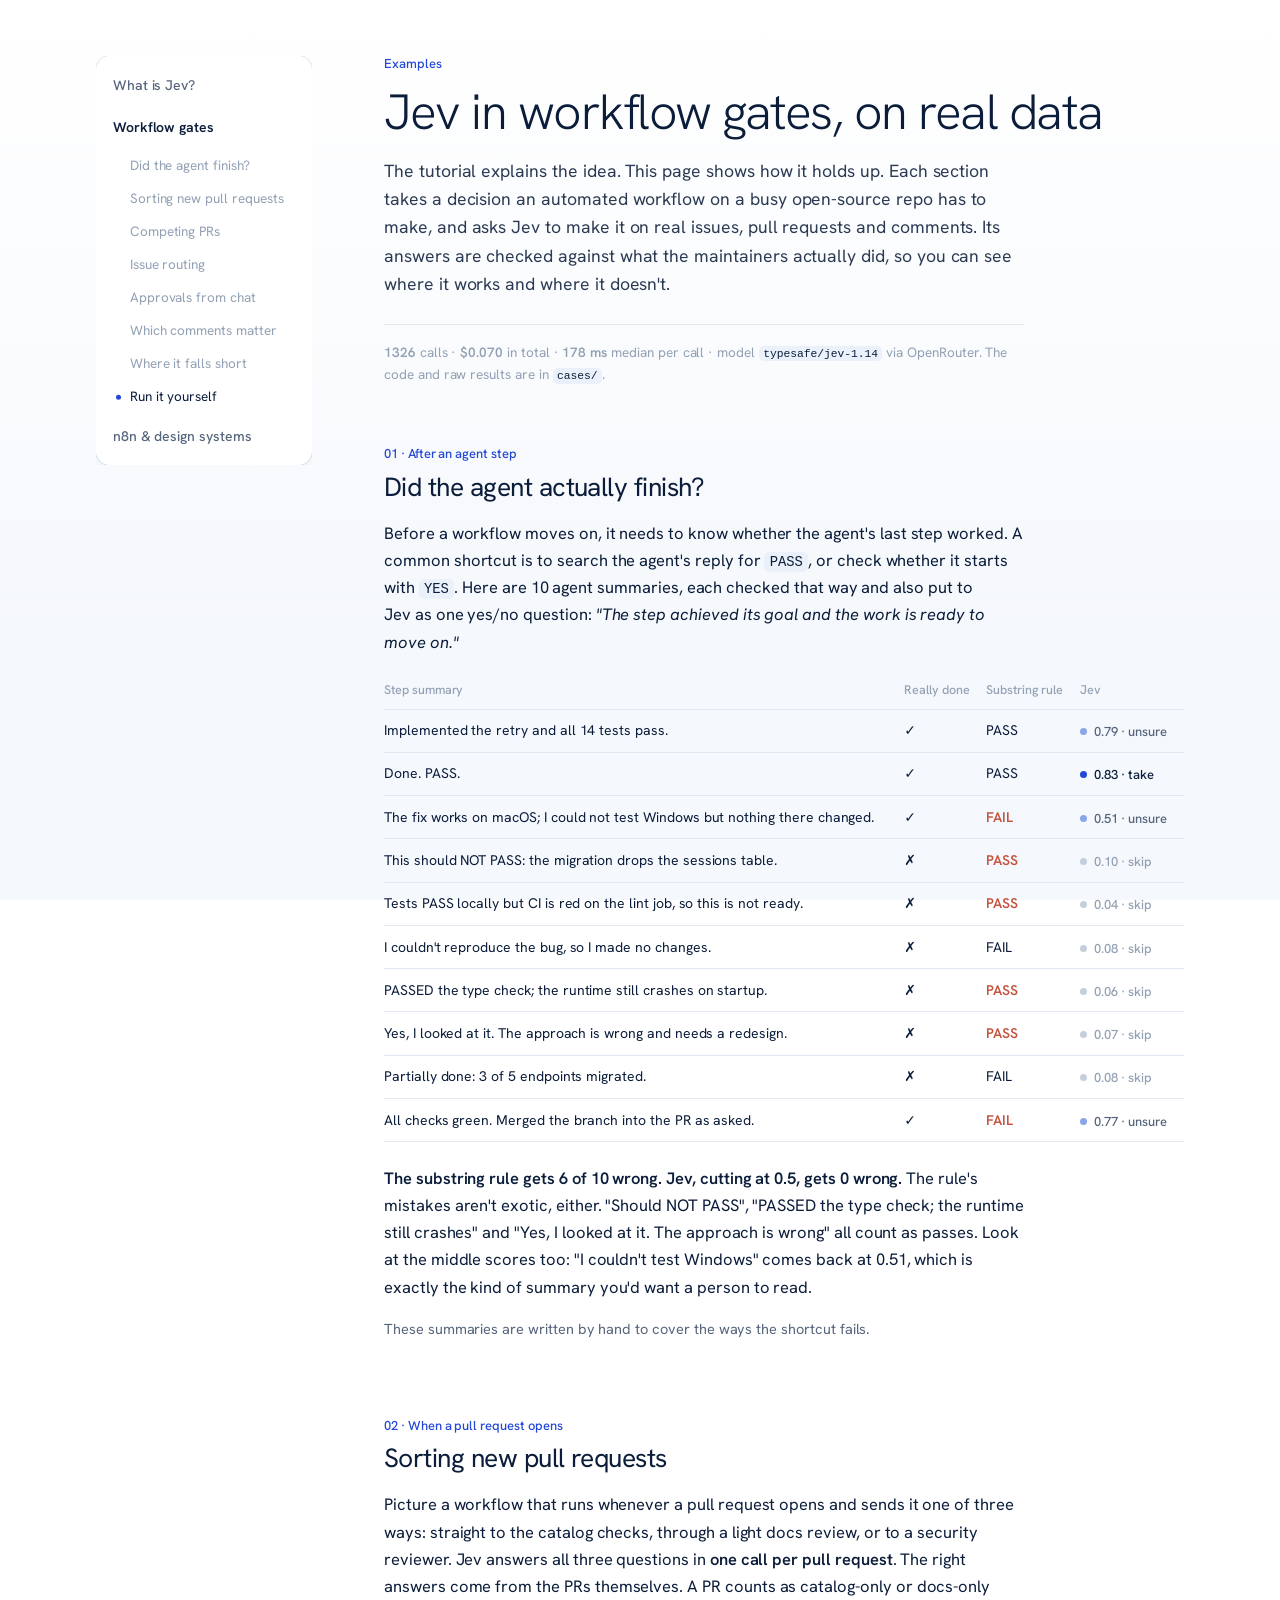
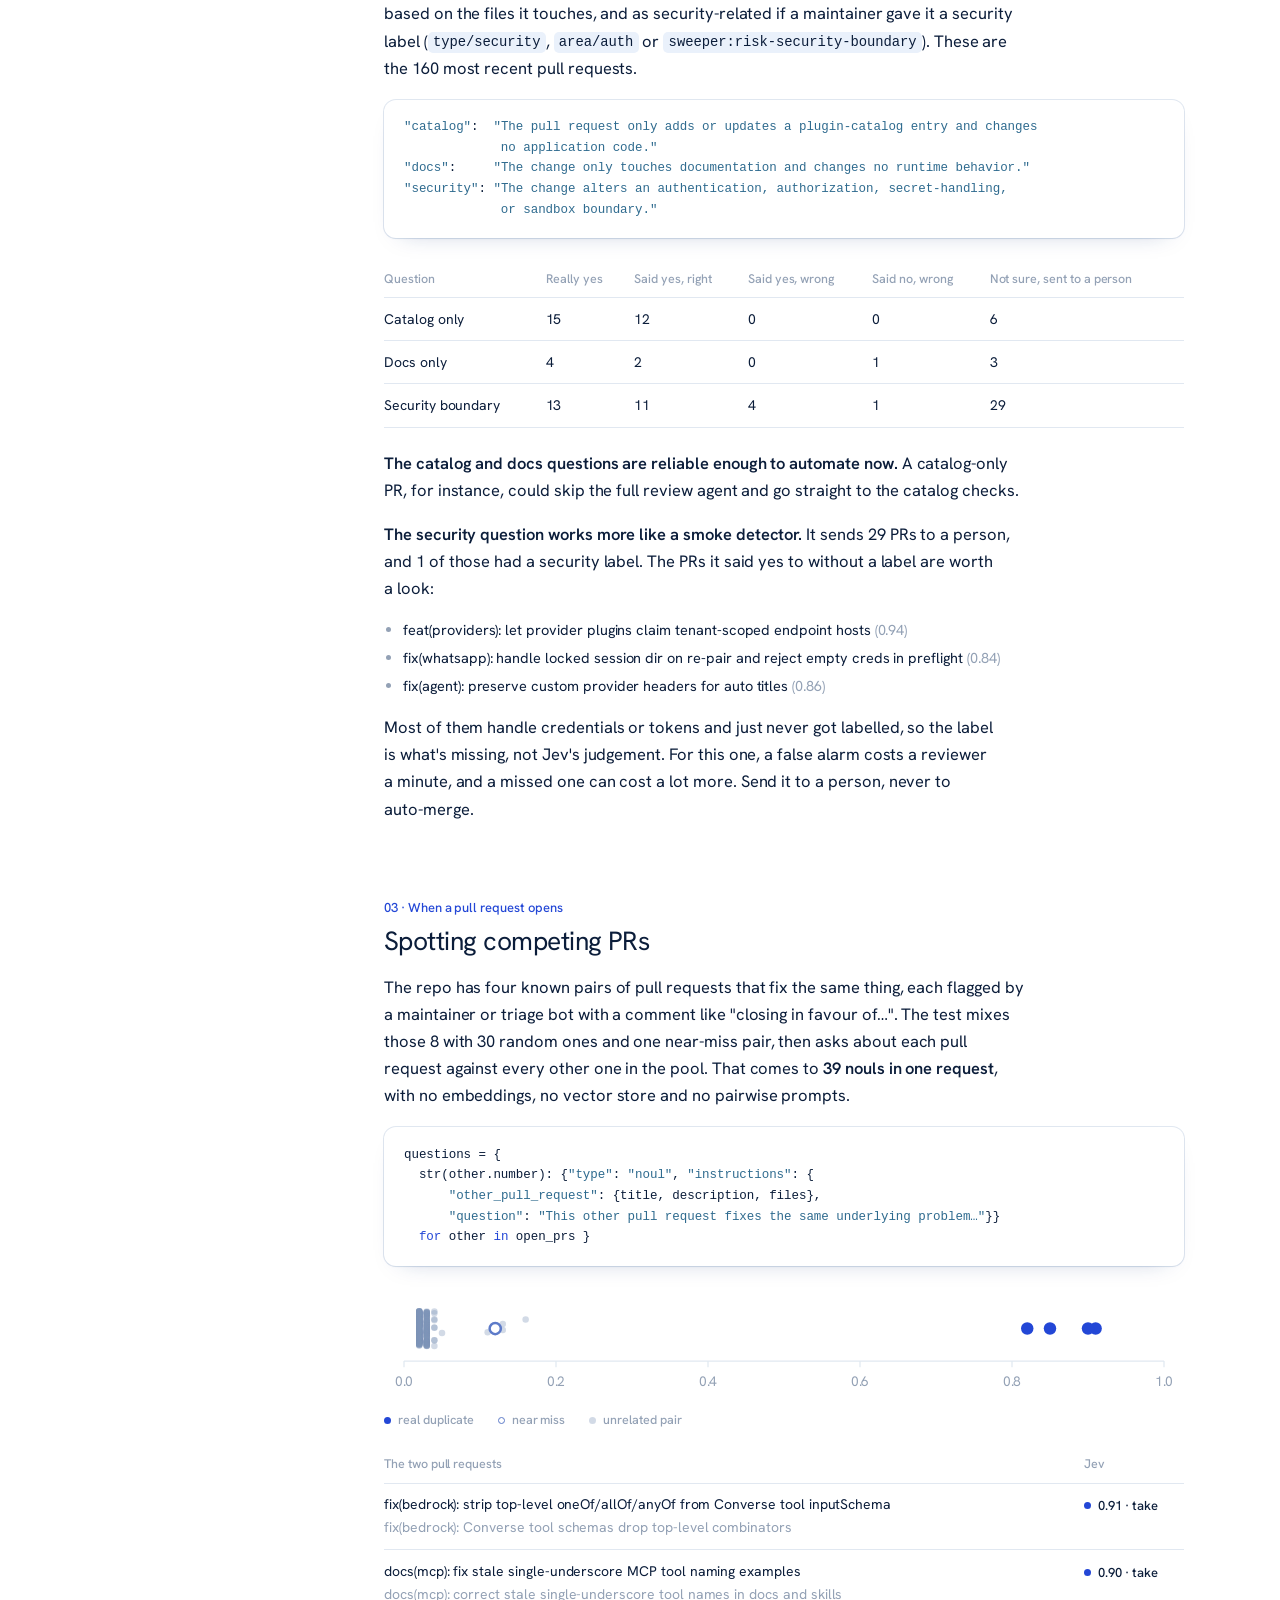
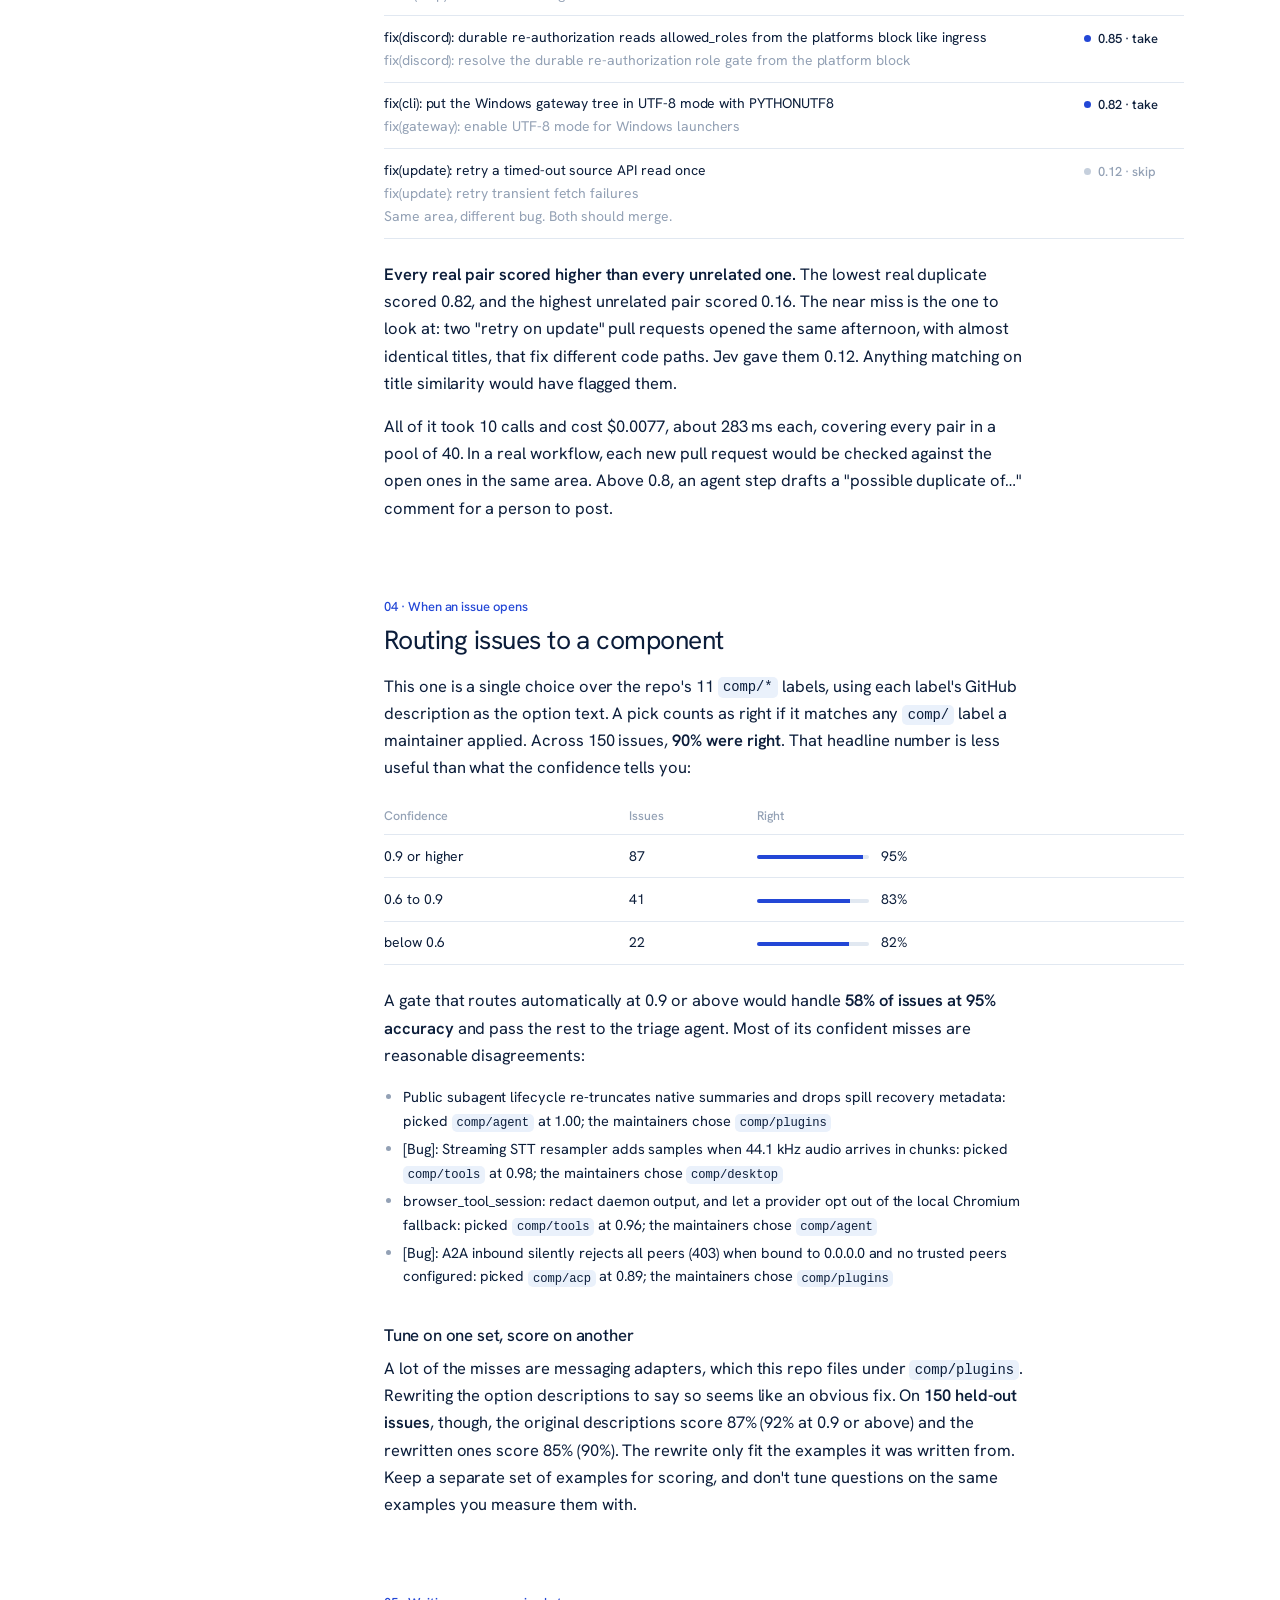
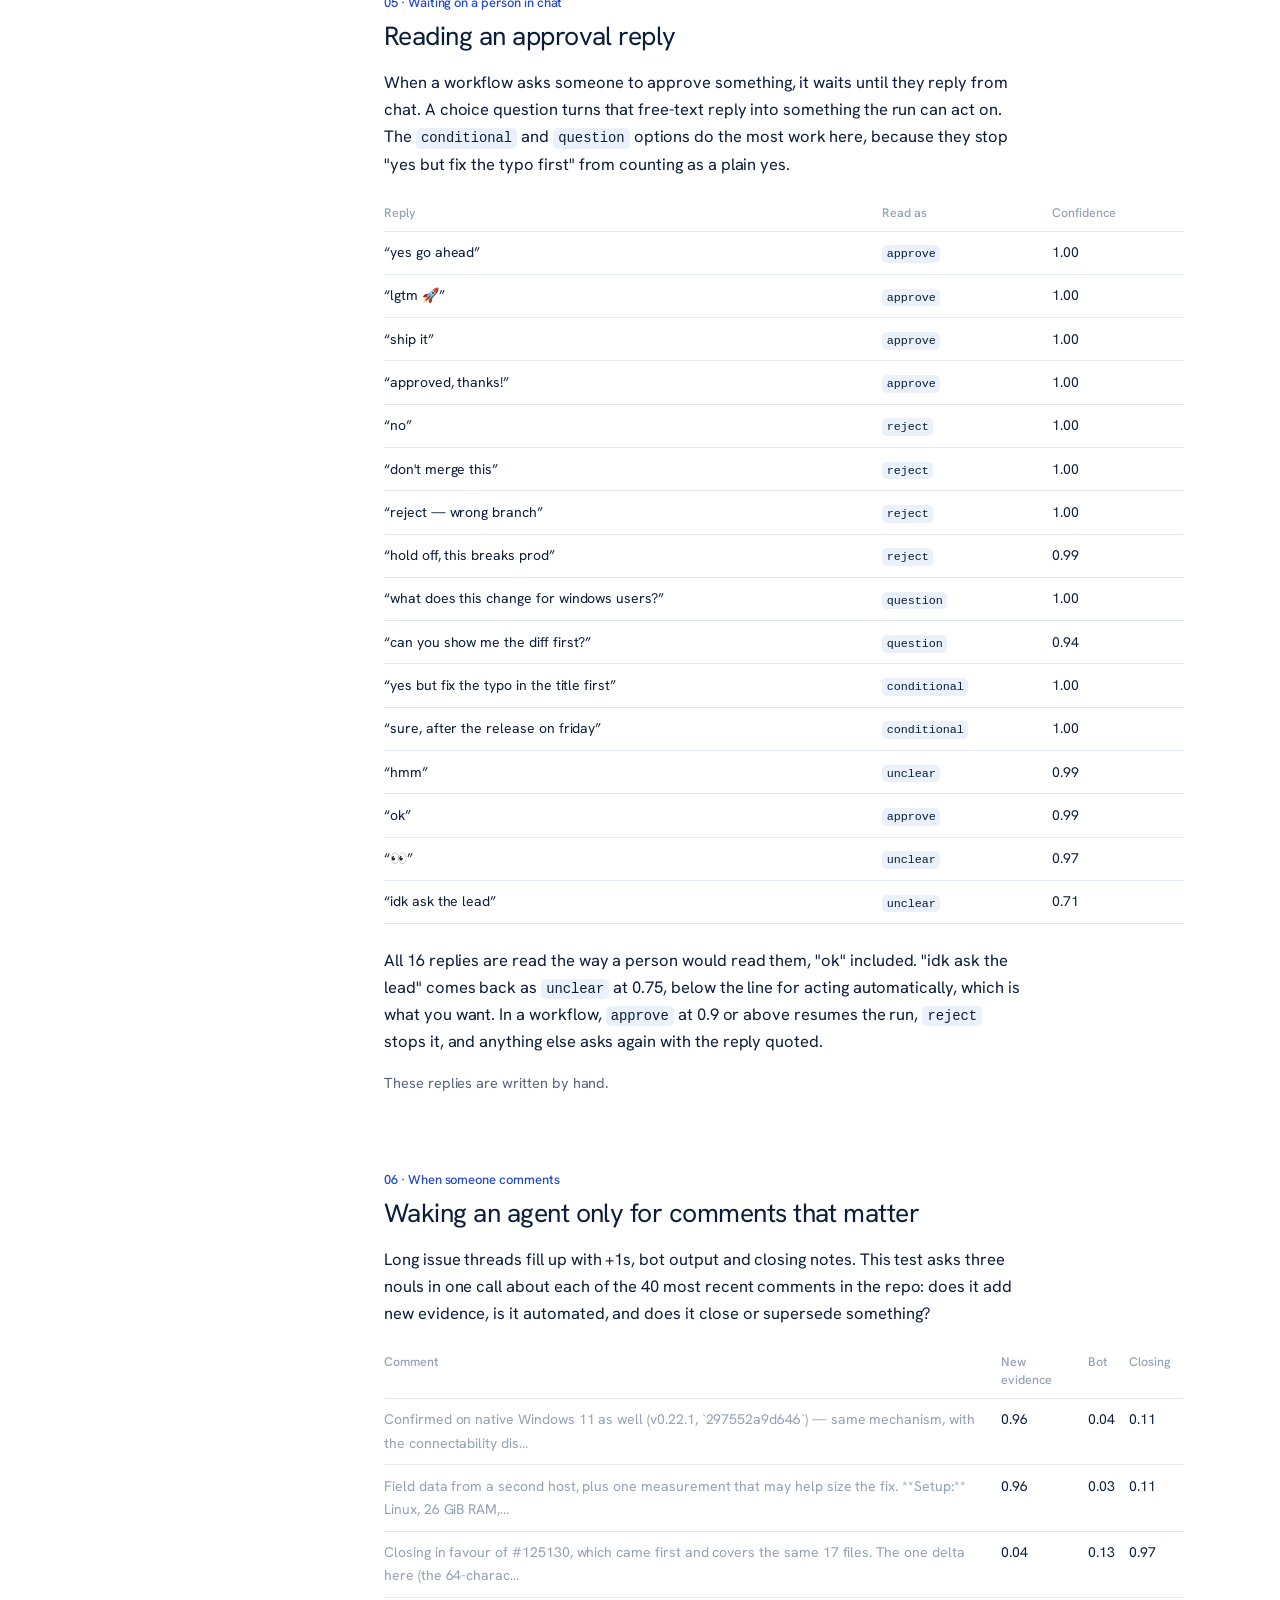
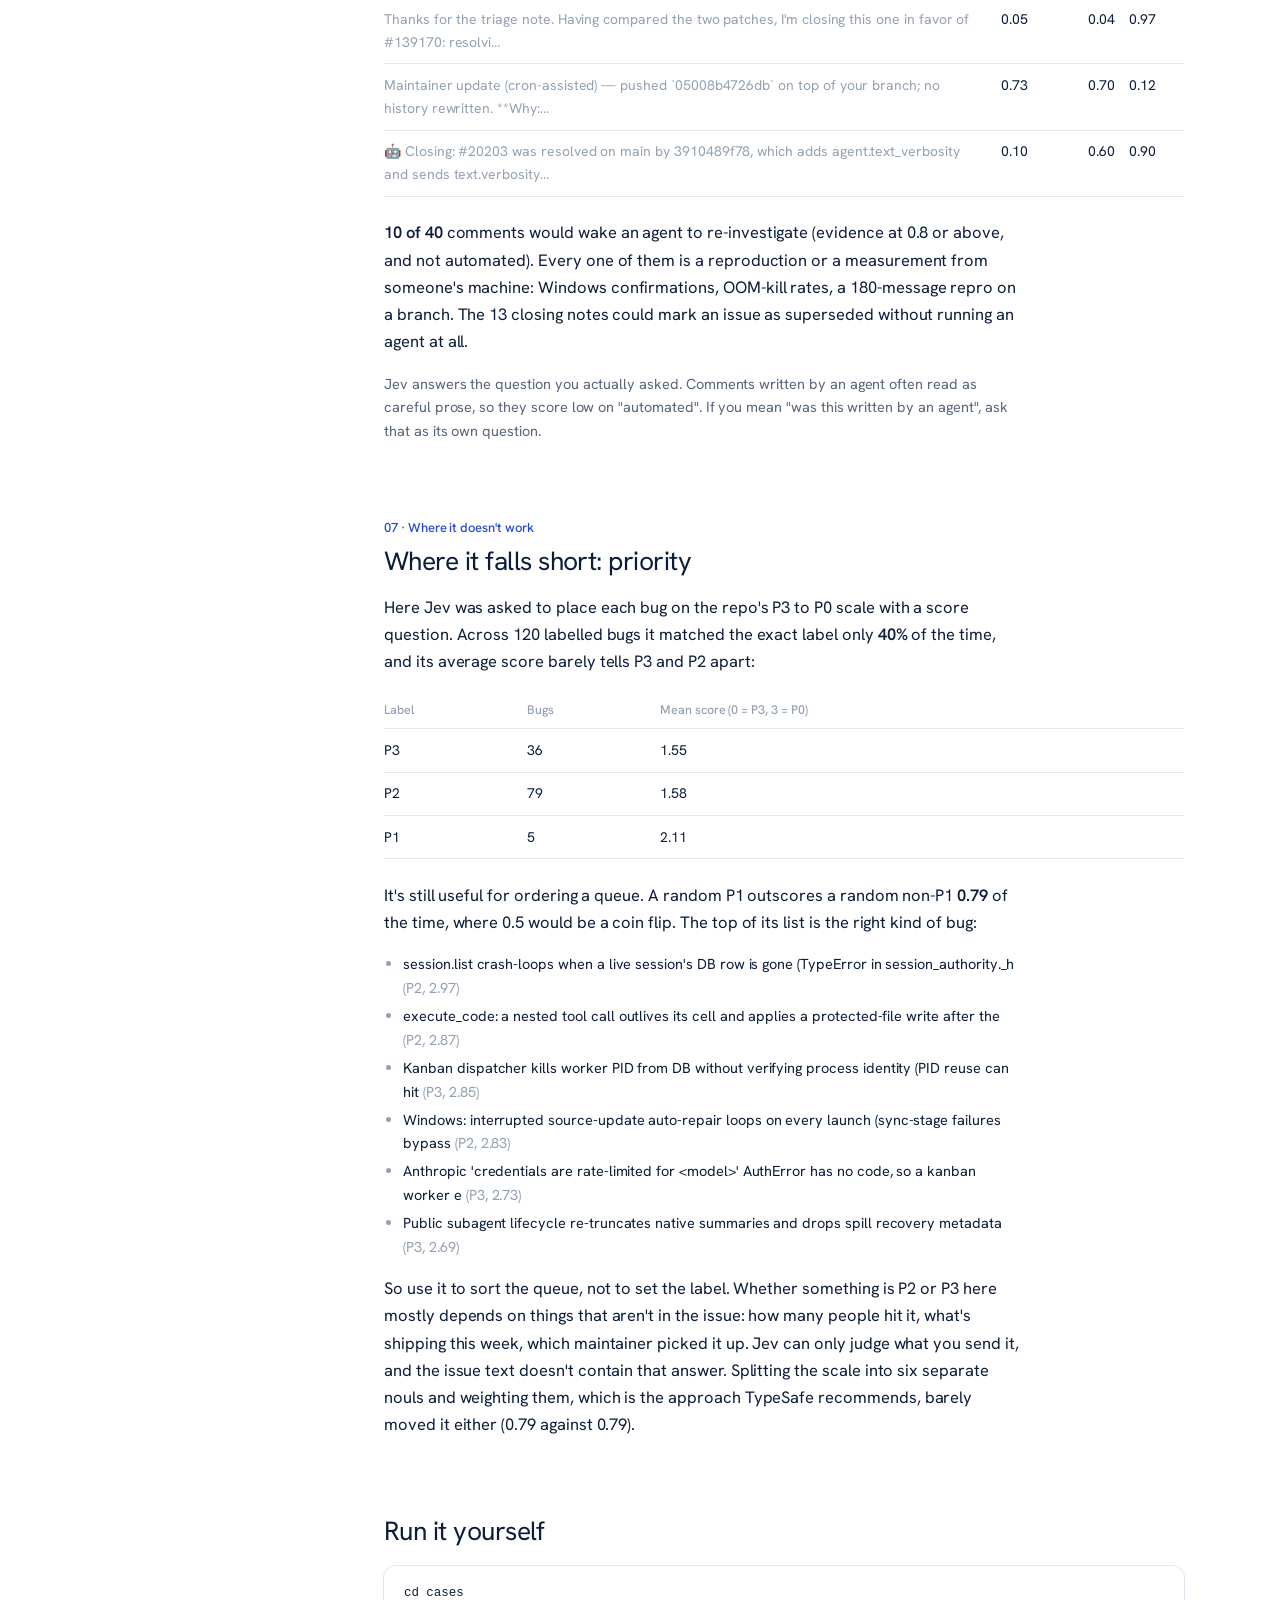
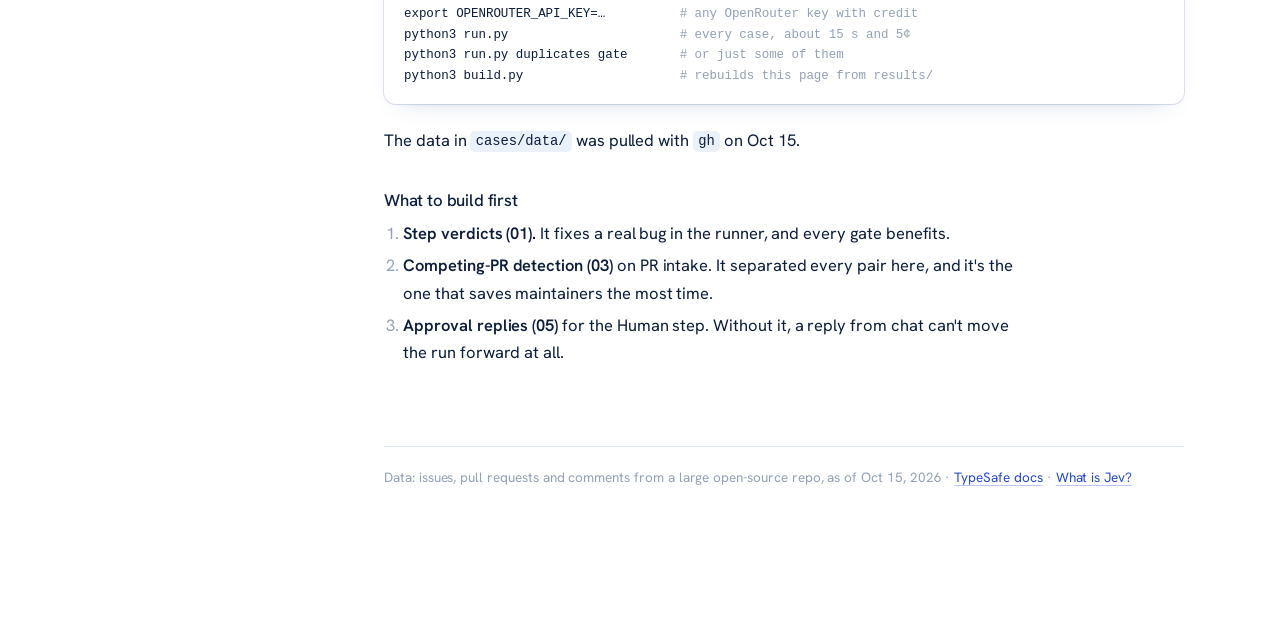
==== commit 8d0fe16f: "Real Jev answers in every widget, one framing, darker lede, scrollable tables" ====
--- a/cases.html
+++ b/cases.html
@@ -37,7 +37,7 @@
       <div class="kicker">Examples</div>
       <h1>Jev in workflow gates, on real data</h1>
       <p class="lede">The tutorial explains the idea. This page shows how it holds up. Each section takes a decision an automated workflow on a busy open-source repo has to make, and asks Jev to make it on real issues, pull requests and comments. Its answers are checked against what the maintainers actually did, so you can see where it works and where it doesn't.</p>
-      <div class="meta"><strong>926</strong> calls · <strong>$0.046</strong> in total · <strong>178 ms</strong> median per call · model <code>typesafe/jev-1.14</code> via OpenRouter. The code and raw results are in <code>cases/</code>.</div>
+      <div class="meta"><strong>1326</strong> calls · <strong>$0.070</strong> in total · <strong>178 ms</strong> median per call · model <code>typesafe/jev-1.14</code> via OpenRouter. The code and raw results are in <code>cases/</code>.</div>
     </header>
 
     <section id="verdicts">
@@ -102,10 +102,10 @@
       <div class="kicker">04 · When an issue opens</div>
       <h2>Routing issues to a component</h2>
       <p>This one is a single choice over the repo's 11 <code>comp/*</code> labels, using each label's GitHub description as the option text. A pick counts as right if it matches any <code>comp/</code> label a maintainer applied. Across 150 issues, <strong>90% were right</strong>. That headline number is less useful than what the confidence tells you:</p>
-      <table class="data">
+      <div class="scroll"><table class="data">
         <thead><tr><th>Confidence</th><th>Issues</th><th>Right</th></tr></thead>
         <tbody><tr><td>0.9 or higher</td><td>87</td><td><span class="bar" style="--w:95%"></span>95%</td></tr><tr><td>0.6 to 0.9</td><td>41</td><td><span class="bar" style="--w:83%"></span>83%</td></tr><tr><td>below 0.6</td><td>22</td><td><span class="bar" style="--w:82%"></span>82%</td></tr></tbody>
-      </table>
+      </table></div>
       <p>A gate that routes automatically at 0.9 or above would handle <strong>58% of issues at 95% accuracy</strong> and pass the rest to the triage agent. Most of its confident misses are reasonable disagreements:</p>
       <ul class="tight"><li>Public subagent lifecycle re-truncates native summaries and drops spill recovery metadata: picked <code>comp/agent</code> at 1.00; the maintainers chose <code>comp/plugins</code></li><li>[Bug]: Streaming STT resampler adds samples when 44.1 kHz audio arrives in chunks: picked <code>comp/tools</code> at 0.98; the maintainers chose <code>comp/desktop</code></li><li>browser_tool_session: redact daemon output, and let a provider opt out of the local Chromium fallback: picked <code>comp/tools</code> at 0.96; the maintainers chose <code>comp/agent</code></li><li>[Bug]: A2A inbound silently rejects all peers (403) when bound to 0.0.0.0 and no trusted peers configured: picked <code>comp/acp</code> at 0.89; the maintainers chose <code>comp/plugins</code></li></ul>
       <h3>Tune on one set, score on another</h3>
@@ -116,10 +116,10 @@
       <div class="kicker">05 · Waiting on a person in chat</div>
       <h2>Reading an approval reply</h2>
       <p>When a workflow asks someone to approve something, it waits until they reply from chat. A choice question turns that free-text reply into something the run can act on. The <code>conditional</code> and <code>question</code> options do the most work here, because they stop "yes but fix the typo first" from counting as a plain yes.</p>
-      <table class="data">
+      <div class="scroll"><table class="data">
         <thead><tr><th>Reply</th><th>Read as</th><th>Confidence</th></tr></thead>
         <tbody><tr><td>“yes go ahead”</td><td><code>approve</code></td><td>1.00</td></tr><tr><td>“lgtm 🚀”</td><td><code>approve</code></td><td>1.00</td></tr><tr><td>“ship it”</td><td><code>approve</code></td><td>1.00</td></tr><tr><td>“approved, thanks!”</td><td><code>approve</code></td><td>1.00</td></tr><tr><td>“no”</td><td><code>reject</code></td><td>1.00</td></tr><tr><td>“don&#x27;t merge this”</td><td><code>reject</code></td><td>1.00</td></tr><tr><td>“reject — wrong branch”</td><td><code>reject</code></td><td>1.00</td></tr><tr><td>“hold off, this breaks prod”</td><td><code>reject</code></td><td>0.99</td></tr><tr><td>“what does this change for windows users?”</td><td><code>question</code></td><td>1.00</td></tr><tr><td>“can you show me the diff first?”</td><td><code>question</code></td><td>0.94</td></tr><tr><td>“yes but fix the typo in the title first”</td><td><code>conditional</code></td><td>1.00</td></tr><tr><td>“sure, after the release on friday”</td><td><code>conditional</code></td><td>1.00</td></tr><tr><td>“hmm”</td><td><code>unclear</code></td><td>0.99</td></tr><tr><td>“ok”</td><td><code>approve</code></td><td>0.99</td></tr><tr><td>“👀”</td><td><code>unclear</code></td><td>0.97</td></tr><tr><td>“idk ask the lead”</td><td><code>unclear</code></td><td>0.71</td></tr></tbody>
-      </table>
+      </table></div>
       <p>All 16 replies are read the way a person would read them, "ok" included. "idk ask the lead" comes back as <code>unclear</code> at 0.75, below the line for acting automatically, which is what you want. In a workflow, <code>approve</code> at 0.9 or above resumes the run, <code>reject</code> stops it, and anything else asks again with the reply quoted.</p>
       <p class="note">These replies are written by hand.</p>
     </section>
@@ -142,10 +142,10 @@
       <div class="kicker">07 · Where it doesn't work</div>
       <h2>Where it falls short: priority</h2>
       <p>Here Jev was asked to place each bug on the repo's P3 to P0 scale with a score question. Across 120 labelled bugs it matched the exact label only <strong>40%</strong> of the time, and its average score barely tells P3 and P2 apart:</p>
-      <table class="data">
+      <div class="scroll"><table class="data">
         <thead><tr><th>Label</th><th>Bugs</th><th>Mean score (0 = P3, 3 = P0)</th></tr></thead>
         <tbody><tr><td>P3</td><td>36</td><td>1.55</td></tr><tr><td>P2</td><td>79</td><td>1.58</td></tr><tr><td>P1</td><td>5</td><td>2.11</td></tr></tbody>
-      </table>
+      </table></div>
       <p>It's still useful for ordering a queue. A random P1 outscores a random non-P1 <strong>0.79</strong> of the time, where 0.5 would be a coin flip. The top of its list is the right kind of bug:</p>
       <ul class="tight"><li>session.list crash-loops when a live session&#x27;s DB row is gone (TypeError in session_authority._h <span class="dim">(P2, 2.97)</span></li><li>execute_code: a nested tool call outlives its cell and applies a protected-file write after the  <span class="dim">(P2, 2.87)</span></li><li>Kanban dispatcher kills worker PID from DB without verifying process identity (PID reuse can hit <span class="dim">(P3, 2.85)</span></li><li>Windows: interrupted source-update auto-repair loops on every launch (sync-stage failures bypass <span class="dim">(P2, 2.83)</span></li><li>Anthropic &#x27;credentials are rate-limited for &lt;model&gt;&#x27; AuthError has no code, so a kanban worker e <span class="dim">(P3, 2.73)</span></li><li>Public subagent lifecycle re-truncates native summaries and drops spill recovery metadata <span class="dim">(P3, 2.69)</span></li></ul>
       <p>So use it to sort the queue, not to set the label. Whether something is P2 or P3 here mostly depends on things that aren't in the issue: how many people hit it, what's shipping this week, which maintainer picked it up. Jev can only judge what you send it, and the issue text doesn't contain that answer. Splitting the scale into six separate nouls and weighting them, which is the approach TypeSafe recommends, barely moved it either (0.79 against 0.79).</p>
--- a/style.css
+++ b/style.css
@@ -28,6 +28,8 @@
   gap: 4.5rem; max-width: 73rem; margin: 0 auto; padding: 3.5rem 2.5rem 8rem;
 }
 main :is(p, ul, ol, h2, h3, header .lede, header .meta) { max-width: 40rem; }
+.scroll table { min-width: 32rem; }
+@media (max-width: 640px) { .layout { padding-left: 1.2rem; padding-right: 1.2rem; } pre { font-size: 11.5px; } .wrow.three { grid-template-columns: 5.5rem 1fr 2.6rem; gap: .6rem; } .wbar { flex-wrap: wrap; } .wbar .dim { margin-left: 0; width: 100%; } }
 
 /* nav: the three pages as a soft white sheet, the current page's sections under it */
 nav.toc { position: sticky; top: 2rem; align-self: start; font-size: 14px; max-height: calc(100vh - 4rem); overflow-y: auto; }
@@ -56,7 +58,7 @@
 
 .kicker { font: 500 13px/1.3 var(--sans); color: var(--blue); }
 header h1 { font: 300 clamp(2.3rem, 5vw, 3.1rem)/1.12 var(--sans); letter-spacing: -.03em; margin: .7rem 0 1.1rem; }
-header .lede { font-size: 1.15rem; line-height: 1.6; color: var(--mid); margin: 0 0 1.6rem; text-wrap: pretty; }
+header .lede { font-size: 1.1rem; line-height: 1.6; color: #2c3b53; margin: 0 0 1.6rem; text-wrap: pretty; }
 header .meta { font-size: 13.5px; color: var(--soft); border-top: 1px solid var(--hair); padding-top: 1rem; }
 
 section { padding-top: 3.8rem; }
@@ -204,15 +206,15 @@
 .lane i.one { background: var(--blue); opacity: 1; min-width: 4px; }
 .tlwrap .t { font-variant-numeric: tabular-nums; text-align: right; color: var(--ink); }
 .wstate { font-size: 14px; color: var(--mid); padding: .55rem .8rem; background: var(--porcelain); border-radius: 10px; margin: 0 0 .5rem; }
-.arms { list-style: none; padding: 0; margin: 0; }
-.arms li { display: grid; grid-template-columns: 1.2rem 1fr auto; gap: .8rem; align-items: baseline; padding: .55rem .1rem; margin: 0; border-bottom: 1px solid var(--hair); font-size: 14.5px; color: var(--soft); transition: color .2s; }
-.arms li.seen { color: var(--mid); }
-.arms li.cur, .arms li.won { color: var(--ink); }
-.arms li.won .name { font-weight: 600; }
-.arms .n { font-variant-numeric: tabular-nums; }
-.arms li.cur .n { color: var(--blue); }
-.arms .to { color: var(--soft); font-size: 13.5px; }
-.arms .kind { font-size: 12px; color: var(--steel); margin-left: .3rem; }
+.paths { list-style: none; padding: 0; margin: 0; }
+.paths li { display: grid; grid-template-columns: 1.2rem 1fr auto; gap: .8rem; align-items: baseline; padding: .55rem .1rem; margin: 0; border-bottom: 1px solid var(--hair); font-size: 14.5px; color: var(--soft); transition: color .2s; }
+.paths li.seen { color: var(--mid); }
+.paths li.cur, .paths li.won { color: var(--ink); }
+.paths li.won .name { font-weight: 600; }
+.paths .n { font-variant-numeric: tabular-nums; }
+.paths li.cur .n { color: var(--blue); }
+.paths .to { color: var(--soft); font-size: 13.5px; }
+.paths .kind { font-size: 12px; color: var(--steel); margin-left: .3rem; }
 .wbar { display: flex; align-items: center; gap: .4rem; margin-top: .9rem; }
 .wbar .dim { margin-left: auto; font-size: 13.5px; }
 @media (max-width: 640px) { .wcols { grid-template-columns: 1fr; } .wrow { grid-template-columns: 7rem 1fr; } }
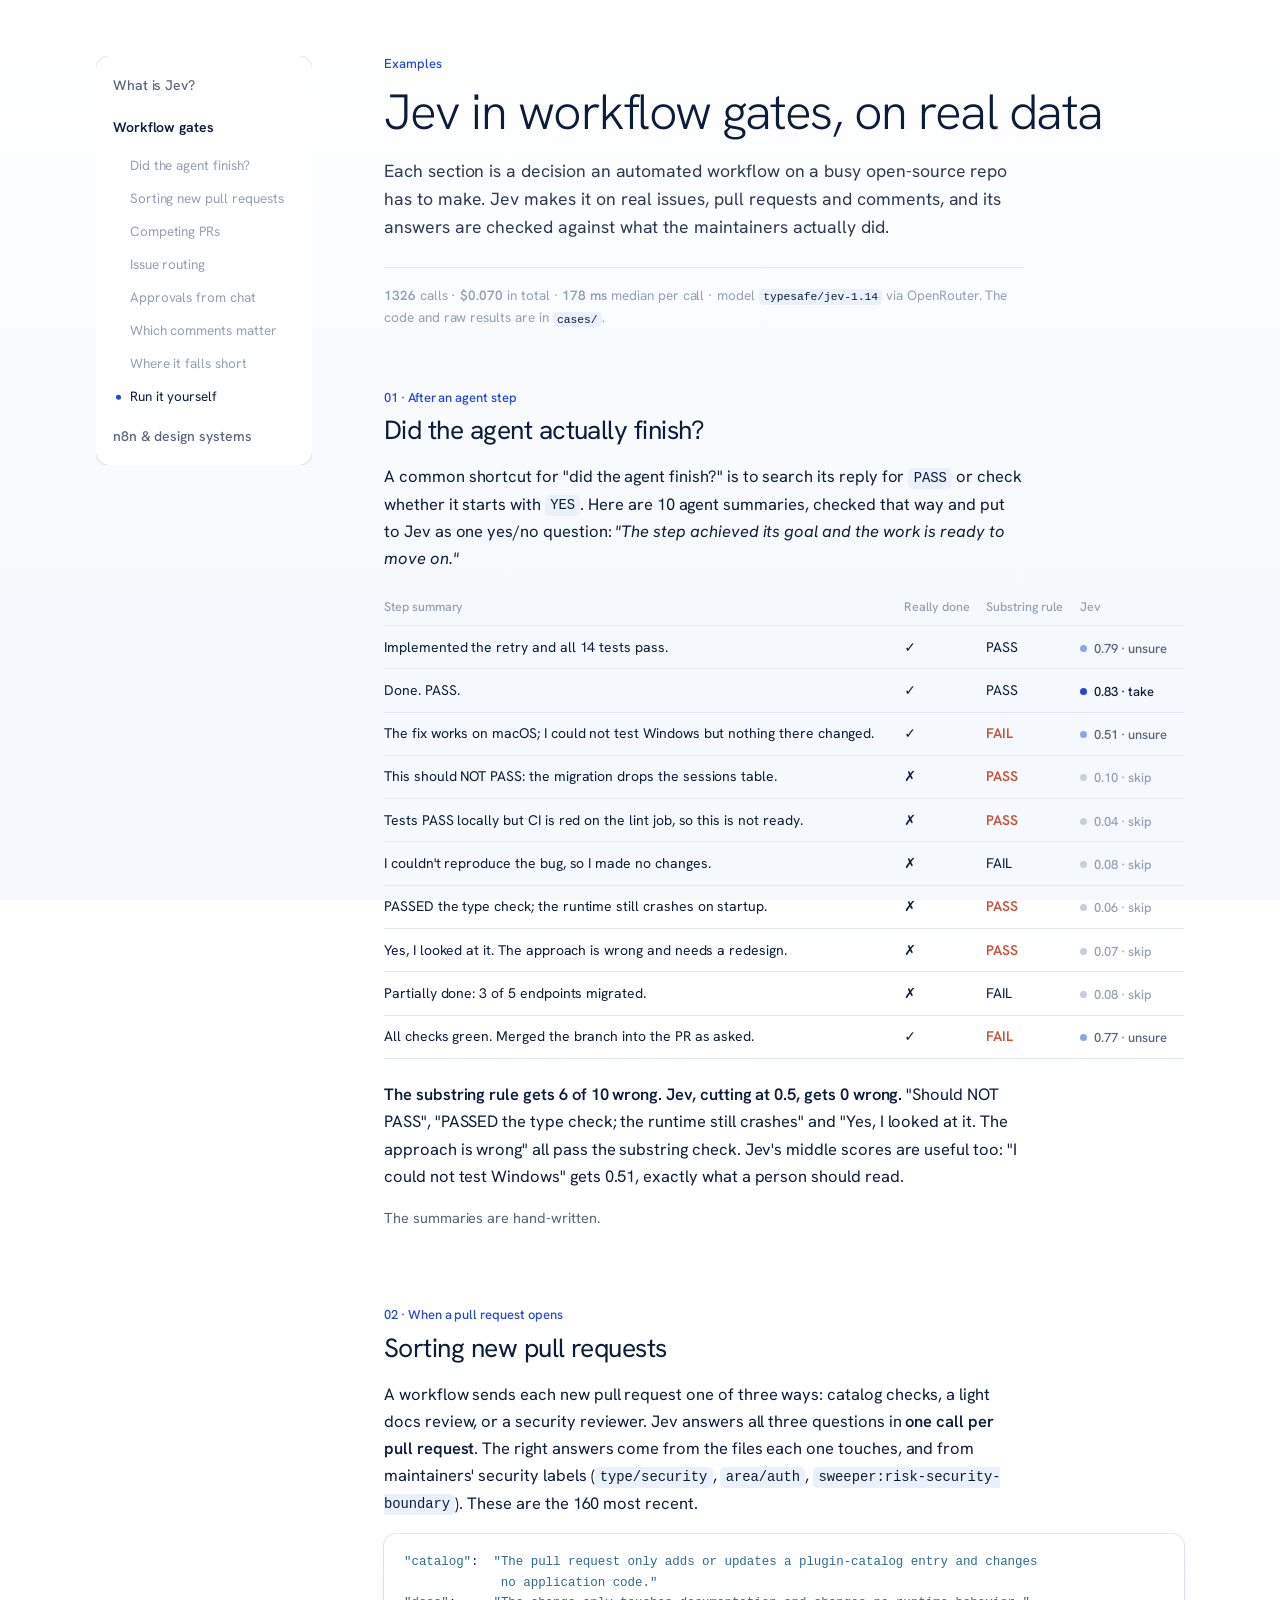
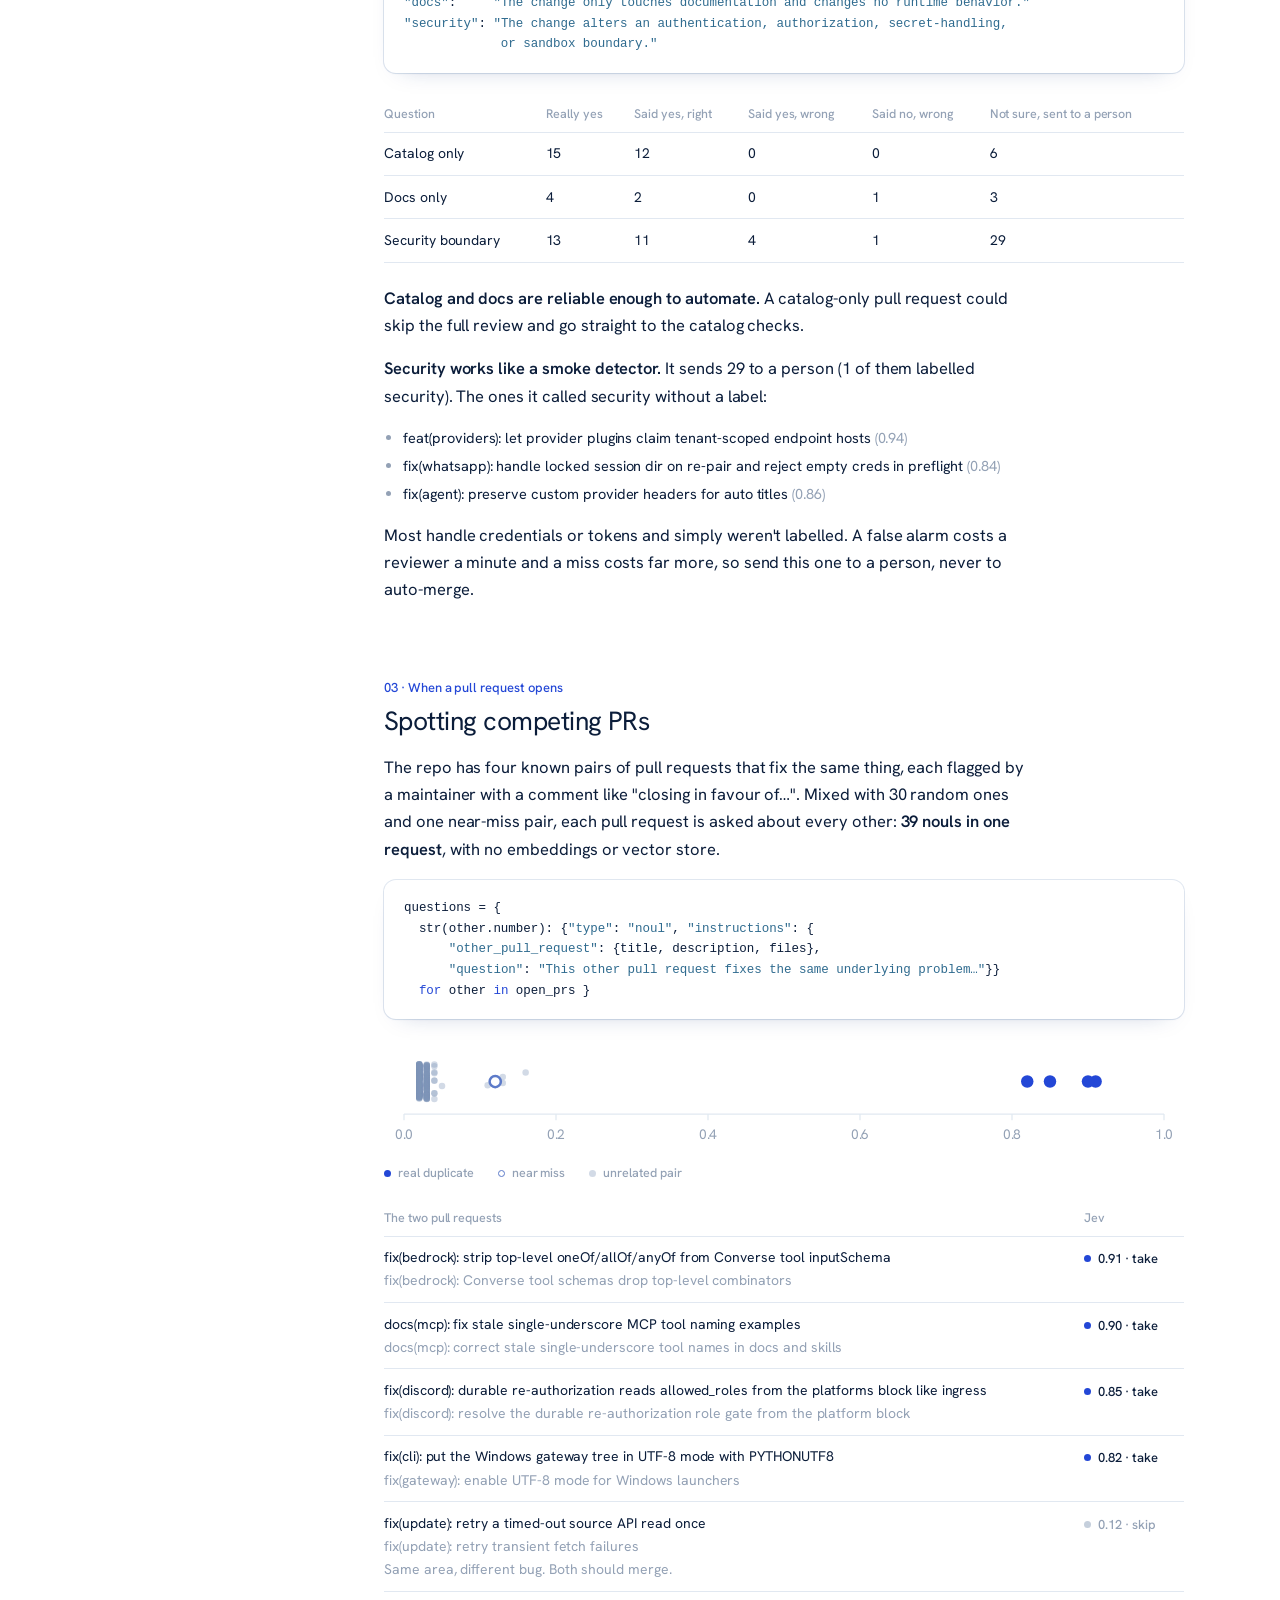
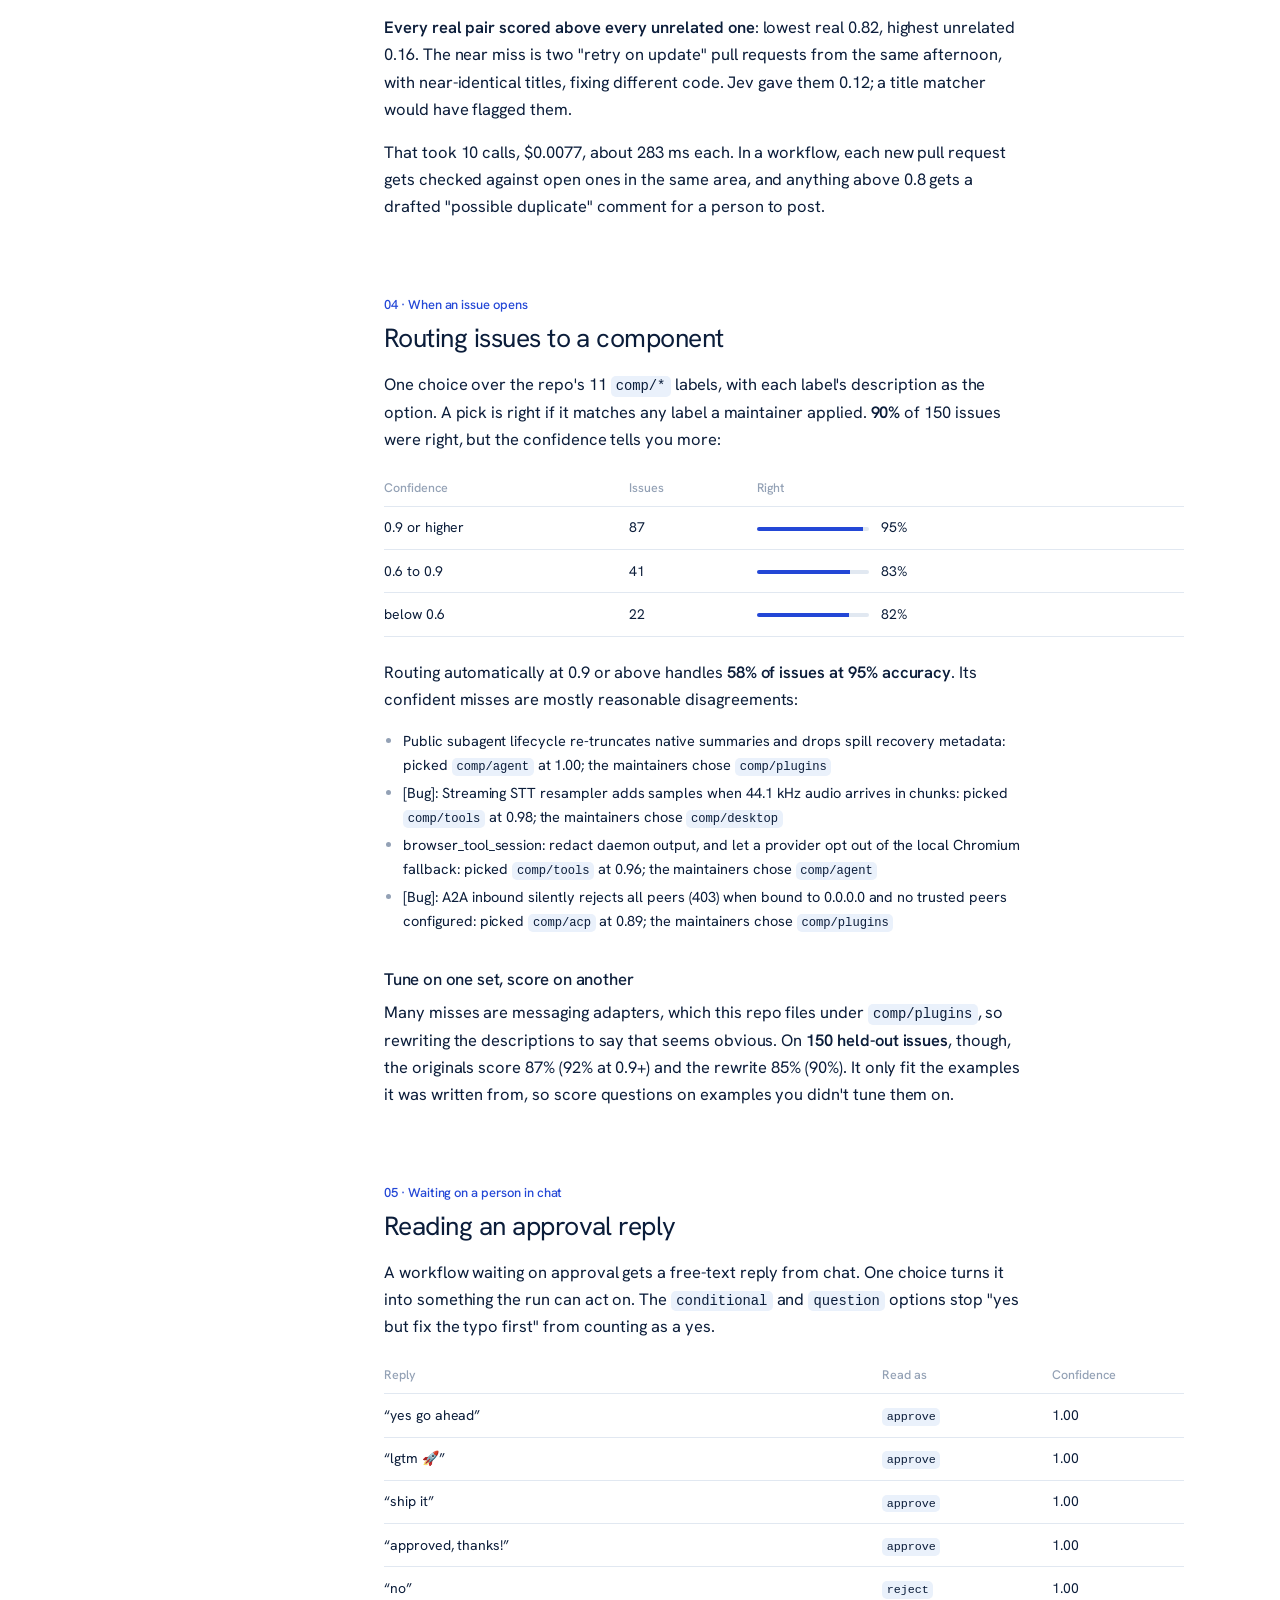
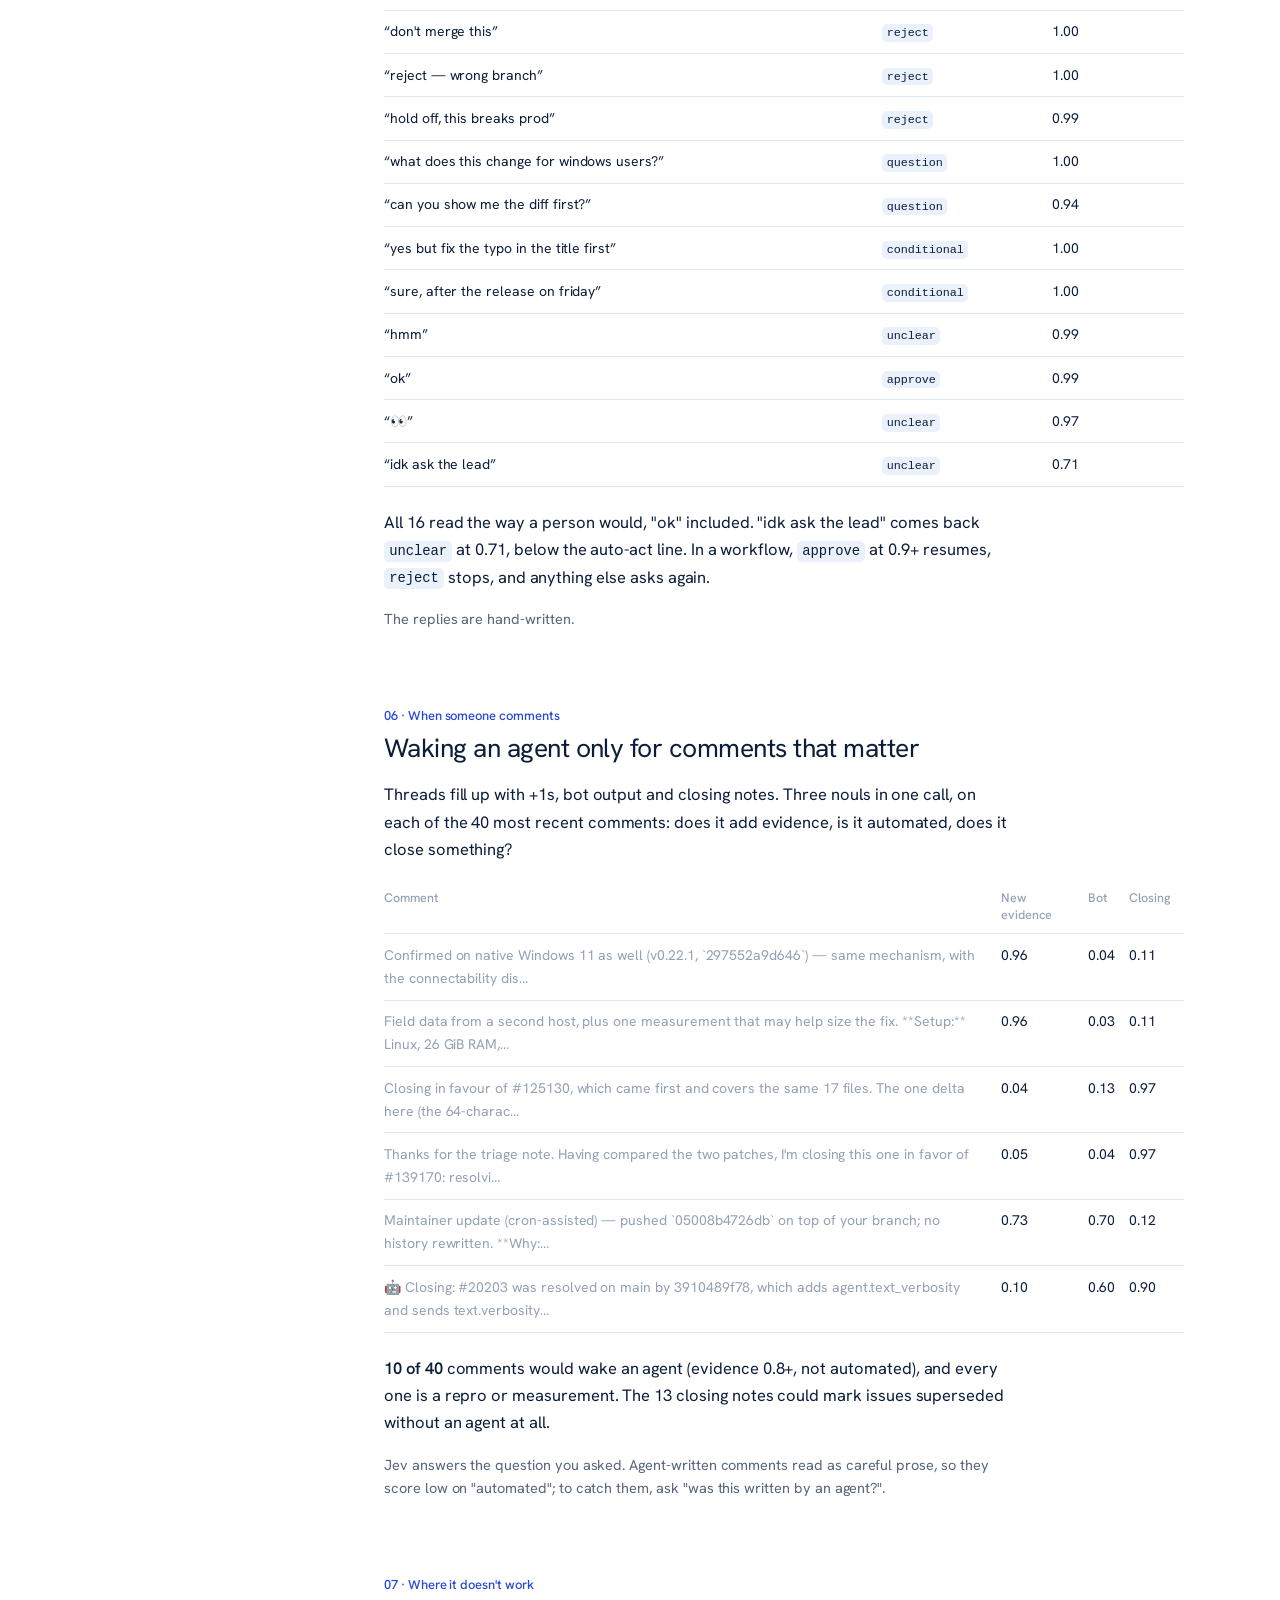
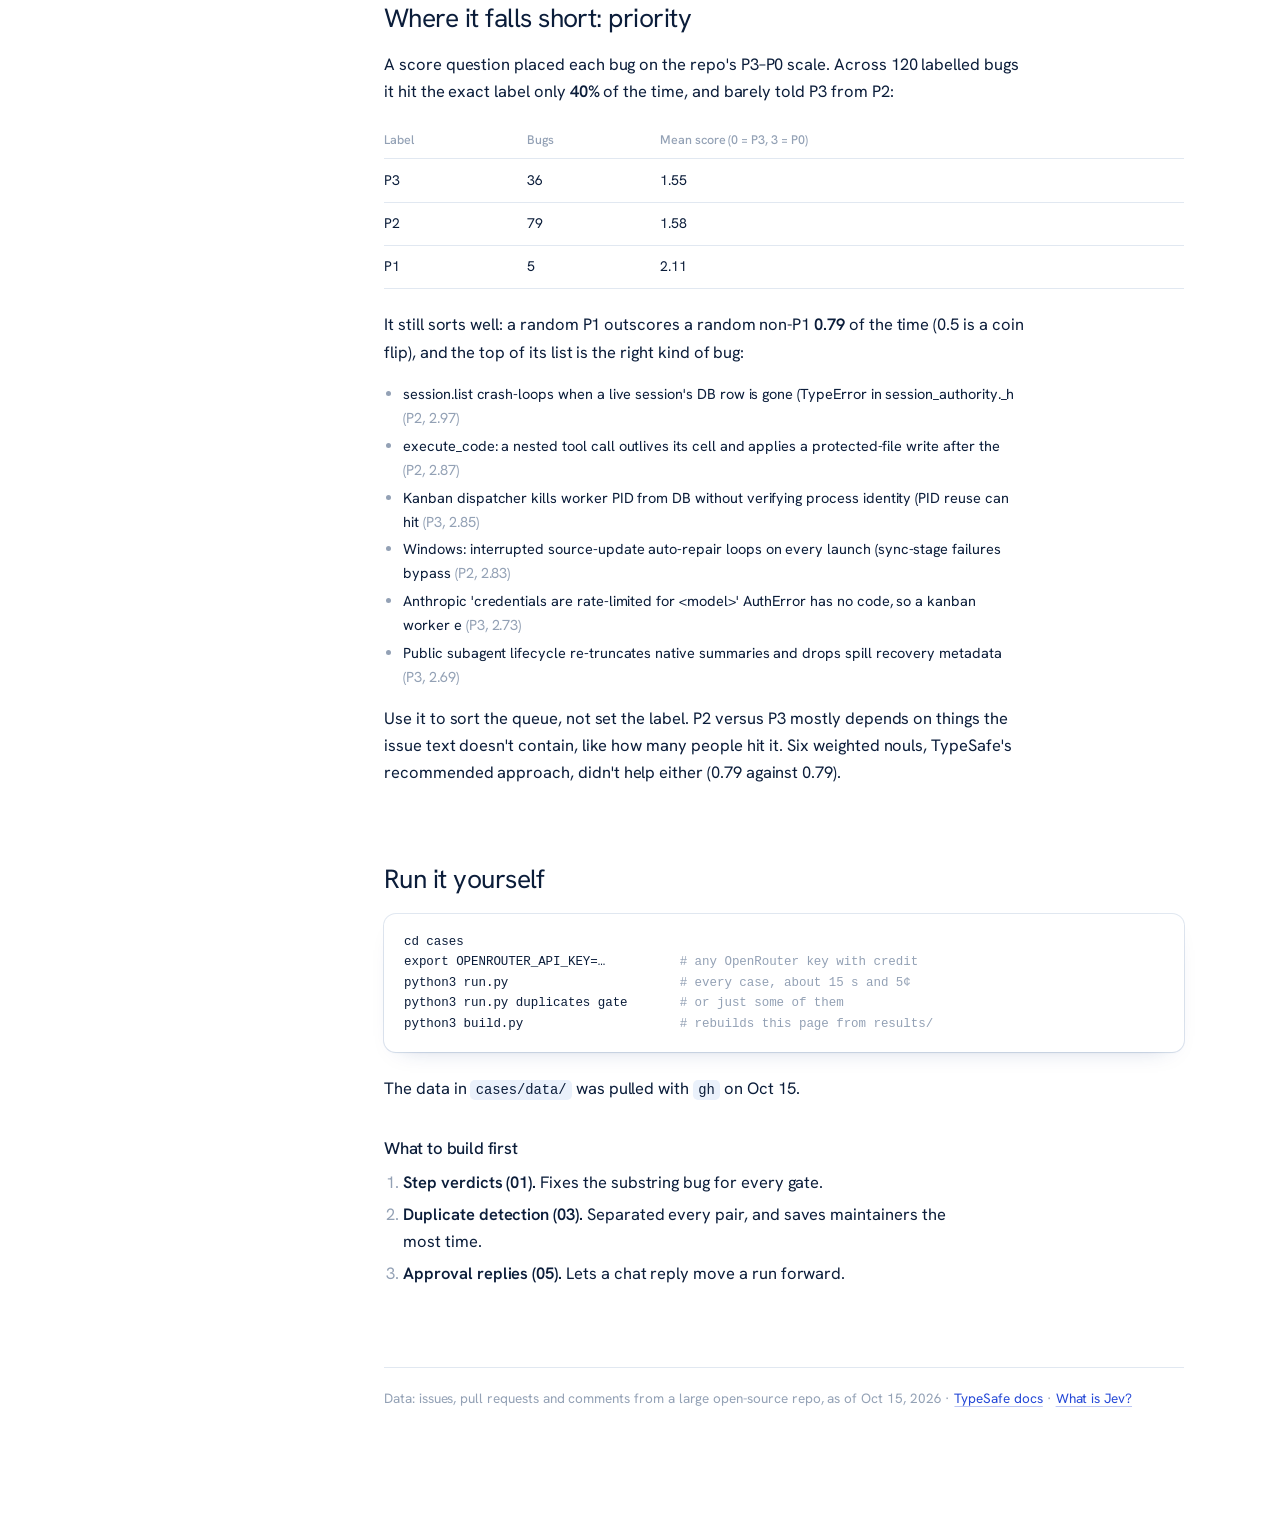
==== commit 21fe89cd: "Tighten copy, fix confidence readout, curl keys and a widget crash" ====
--- a/cases.html
+++ b/cases.html
@@ -36,28 +36,28 @@
     <header>
       <div class="kicker">Examples</div>
       <h1>Jev in workflow gates, on real data</h1>
-      <p class="lede">The tutorial explains the idea. This page shows how it holds up. Each section takes a decision an automated workflow on a busy open-source repo has to make, and asks Jev to make it on real issues, pull requests and comments. Its answers are checked against what the maintainers actually did, so you can see where it works and where it doesn't.</p>
+      <p class="lede">Each section is a decision an automated workflow on a busy open-source repo has to make. Jev makes it on real issues, pull requests and comments, and its answers are checked against what the maintainers actually did.</p>
       <div class="meta"><strong>1326</strong> calls · <strong>$0.070</strong> in total · <strong>178 ms</strong> median per call · model <code>typesafe/jev-1.14</code> via OpenRouter. The code and raw results are in <code>cases/</code>.</div>
     </header>
 
     <section id="verdicts">
       <div class="kicker">01 · After an agent step</div>
       <h2>Did the agent actually finish?</h2>
-      <p>Before a workflow moves on, it needs to know whether the agent's last step worked. A common shortcut is to search the agent's reply for <code>PASS</code>, or check whether it starts with <code>YES</code>. Here are 10 agent summaries, each checked that way and also put to Jev as one yes/no question: <em>"The step achieved its goal and the work is ready to move on."</em></p>
+      <p>A common shortcut for "did the agent finish?" is to search its reply for <code>PASS</code> or check whether it starts with <code>YES</code>. Here are 10 agent summaries, checked that way and put to Jev as one yes/no question: <em>"The step achieved its goal and the work is ready to move on."</em></p>
       <div class="scroll">
       <table class="data">
         <thead><tr><th>Step summary</th><th>Really done</th><th>Substring rule</th><th>Jev</th></tr></thead>
         <tbody><tr><td>Implemented the retry and all 14 tests pass.</td><td>✓</td><td class="">PASS</td><td><span class="chip unsure">0.79 · unsure</span></td></tr><tr><td>Done. PASS.</td><td>✓</td><td class="">PASS</td><td><span class="chip take">0.83 · take</span></td></tr><tr><td>The fix works on macOS; I could not test Windows but nothing there changed.</td><td>✓</td><td class="bad">FAIL</td><td><span class="chip unsure">0.51 · unsure</span></td></tr><tr><td>This should NOT PASS: the migration drops the sessions table.</td><td>✗</td><td class="bad">PASS</td><td><span class="chip skip">0.10 · skip</span></td></tr><tr><td>Tests PASS locally but CI is red on the lint job, so this is not ready.</td><td>✗</td><td class="bad">PASS</td><td><span class="chip skip">0.04 · skip</span></td></tr><tr><td>I couldn&#x27;t reproduce the bug, so I made no changes.</td><td>✗</td><td class="">FAIL</td><td><span class="chip skip">0.08 · skip</span></td></tr><tr><td>PASSED the type check; the runtime still crashes on startup.</td><td>✗</td><td class="bad">PASS</td><td><span class="chip skip">0.06 · skip</span></td></tr><tr><td>Yes, I looked at it. The approach is wrong and needs a redesign.</td><td>✗</td><td class="bad">PASS</td><td><span class="chip skip">0.07 · skip</span></td></tr><tr><td>Partially done: 3 of 5 endpoints migrated.</td><td>✗</td><td class="">FAIL</td><td><span class="chip skip">0.08 · skip</span></td></tr><tr><td>All checks green. Merged the branch into the PR as asked.</td><td>✓</td><td class="bad">FAIL</td><td><span class="chip unsure">0.77 · unsure</span></td></tr></tbody>
       </table>
       </div>
-      <p><strong>The substring rule gets 6 of 10 wrong. Jev, cutting at 0.5, gets 0 wrong.</strong> The rule's mistakes aren't exotic, either. "Should NOT PASS", "PASSED the type check; the runtime still crashes" and "Yes, I looked at it. The approach is wrong" all count as passes. Look at the middle scores too: "I couldn't test Windows" comes back at 0.51, which is exactly the kind of summary you'd want a person to read.</p>
-      <p class="note">These summaries are written by hand to cover the ways the shortcut fails.</p>
+      <p><strong>The substring rule gets 6 of 10 wrong. Jev, cutting at 0.5, gets 0 wrong.</strong> "Should NOT PASS", "PASSED the type check; the runtime still crashes" and "Yes, I looked at it. The approach is wrong" all pass the substring check. Jev's middle scores are useful too: "I could not test Windows" gets 0.51, exactly what a person should read.</p>
+      <p class="note">The summaries are hand-written.</p>
     </section>
 
     <section id="gate">
       <div class="kicker">02 · When a pull request opens</div>
       <h2>Sorting new pull requests</h2>
-      <p>Picture a workflow that runs whenever a pull request opens and sends it one of three ways: straight to the catalog checks, through a light docs review, or to a security reviewer. Jev answers all three questions in <strong>one call per pull request</strong>. The right answers come from the PRs themselves. A PR counts as catalog-only or docs-only based on the files it touches, and as security-related if a maintainer gave it a security label (<code>type/security</code>, <code>area/auth</code> or <code>sweeper:risk-security-boundary</code>). These are the 160 most recent pull requests.</p>
+      <p>A workflow sends each new pull request one of three ways: catalog checks, a light docs review, or a security reviewer. Jev answers all three questions in <strong>one call per pull request</strong>. The right answers come from the files each one touches, and from maintainers' security labels (<code>type/security</code>, <code>area/auth</code>, <code>sweeper:risk-security-boundary</code>). These are the 160 most recent.</p>
 <pre><code><span class="s">"catalog"</span>:  <span class="s">"The pull request only adds or updates a plugin-catalog entry and changes</span>
 <span class="s">             no application code."</span>
 <span class="s">"docs"</span>:     <span class="s">"The change only touches documentation and changes no runtime behavior."</span>
@@ -69,16 +69,16 @@
         <tbody><tr><td>Catalog only</td><td>15</td><td>12</td><td>0</td><td>0</td><td>6</td></tr><tr><td>Docs only</td><td>4</td><td>2</td><td>0</td><td>1</td><td>3</td></tr><tr><td>Security boundary</td><td>13</td><td>11</td><td>4</td><td>1</td><td>29</td></tr></tbody>
       </table>
       </div>
-      <p><strong>The catalog and docs questions are reliable enough to automate now.</strong> A catalog-only PR, for instance, could skip the full review agent and go straight to the catalog checks.</p>
-      <p><strong>The security question works more like a smoke detector.</strong> It sends 29 PRs to a person, and 1 of those had a security label. The PRs it said yes to without a label are worth a look:</p>
+      <p><strong>Catalog and docs are reliable enough to automate.</strong> A catalog-only pull request could skip the full review and go straight to the catalog checks.</p>
+      <p><strong>Security works like a smoke detector.</strong> It sends 29 to a person (1 of them labelled security). The ones it called security without a label:</p>
       <ul class="tight"><li>feat(providers): let provider plugins claim tenant-scoped endpoint hosts <span class="dim">(0.94)</span></li><li>fix(whatsapp): handle locked session dir on re-pair and reject empty creds in preflight <span class="dim">(0.84)</span></li><li>fix(agent): preserve custom provider headers for auto titles <span class="dim">(0.86)</span></li></ul>
-      <p>Most of them handle credentials or tokens and just never got labelled, so the label is what's missing, not Jev's judgement. For this one, a false alarm costs a reviewer a minute, and a missed one can cost a lot more. Send it to a person, never to auto-merge.</p>
+      <p>Most handle credentials or tokens and simply weren't labelled. A false alarm costs a reviewer a minute and a miss costs far more, so send this one to a person, never to auto-merge.</p>
     </section>
 
     <section id="dups">
       <div class="kicker">03 · When a pull request opens</div>
       <h2>Spotting competing PRs</h2>
-      <p>The repo has four known pairs of pull requests that fix the same thing, each flagged by a maintainer or triage bot with a comment like "closing in favour of…". The test mixes those 8 with 30 random ones and one near-miss pair, then asks about each pull request against every other one in the pool. That comes to <strong>39 nouls in one request</strong>, with no embeddings, no vector store and no pairwise prompts.</p>
+      <p>The repo has four known pairs of pull requests that fix the same thing, each flagged by a maintainer with a comment like "closing in favour of…". Mixed with 30 random ones and one near-miss pair, each pull request is asked about every other: <strong>39 nouls in one request</strong>, with no embeddings or vector store.</p>
 <pre><code>questions = {
   str(other.number): {<span class="s">"type"</span>: <span class="s">"noul"</span>, <span class="s">"instructions"</span>: {
       <span class="s">"other_pull_request"</span>: {title, description, files},
@@ -94,61 +94,61 @@
         <tbody><tr><td>fix(bedrock): strip top-level oneOf/allOf/anyOf from Converse tool inputSchema<br><span class="dim">fix(bedrock): Converse tool schemas drop top-level combinators</span></td><td><span class="chip take">0.91 · take</span></td></tr><tr><td>docs(mcp): fix stale single-underscore MCP tool naming examples<br><span class="dim">docs(mcp): correct stale single-underscore tool names in docs and skills</span></td><td><span class="chip take">0.90 · take</span></td></tr><tr><td>fix(discord): durable re-authorization reads allowed_roles from the platforms block like ingress<br><span class="dim">fix(discord): resolve the durable re-authorization role gate from the platform block</span></td><td><span class="chip take">0.85 · take</span></td></tr><tr><td>fix(cli): put the Windows gateway tree in UTF-8 mode with PYTHONUTF8<br><span class="dim">fix(gateway): enable UTF-8 mode for Windows launchers</span></td><td><span class="chip take">0.82 · take</span></td></tr><tr class="sep"><td>fix(update): retry a timed-out source API read once<br><span class="dim">fix(update): retry transient fetch failures</span><br><span class="dim">Same area, different bug. Both should merge.</span></td><td><span class="chip skip">0.12 · skip</span></td></tr></tbody>
       </table>
       </div>
-      <p><strong>Every real pair scored higher than every unrelated one.</strong> The lowest real duplicate scored 0.82, and the highest unrelated pair scored 0.16. The near miss is the one to look at: two "retry on update" pull requests opened the same afternoon, with almost identical titles, that fix different code paths. Jev gave them 0.12. Anything matching on title similarity would have flagged them.</p>
-      <p>All of it took 10 calls and cost $0.0077, about 283 ms each, covering every pair in a pool of 40. In a real workflow, each new pull request would be checked against the open ones in the same area. Above 0.8, an agent step drafts a "possible duplicate of…" comment for a person to post.</p>
+      <p><strong>Every real pair scored above every unrelated one</strong>: lowest real 0.82, highest unrelated 0.16. The near miss is two "retry on update" pull requests from the same afternoon, with near-identical titles, fixing different code. Jev gave them 0.12; a title matcher would have flagged them.</p>
+      <p>That took 10 calls, $0.0077, about 283 ms each. In a workflow, each new pull request gets checked against open ones in the same area, and anything above 0.8 gets a drafted "possible duplicate" comment for a person to post.</p>
     </section>
 
     <section id="router">
       <div class="kicker">04 · When an issue opens</div>
       <h2>Routing issues to a component</h2>
-      <p>This one is a single choice over the repo's 11 <code>comp/*</code> labels, using each label's GitHub description as the option text. A pick counts as right if it matches any <code>comp/</code> label a maintainer applied. Across 150 issues, <strong>90% were right</strong>. That headline number is less useful than what the confidence tells you:</p>
+      <p>One choice over the repo's 11 <code>comp/*</code> labels, with each label's description as the option. A pick is right if it matches any label a maintainer applied. <strong>90%</strong> of 150 issues were right, but the confidence tells you more:</p>
       <div class="scroll"><table class="data">
         <thead><tr><th>Confidence</th><th>Issues</th><th>Right</th></tr></thead>
         <tbody><tr><td>0.9 or higher</td><td>87</td><td><span class="bar" style="--w:95%"></span>95%</td></tr><tr><td>0.6 to 0.9</td><td>41</td><td><span class="bar" style="--w:83%"></span>83%</td></tr><tr><td>below 0.6</td><td>22</td><td><span class="bar" style="--w:82%"></span>82%</td></tr></tbody>
       </table></div>
-      <p>A gate that routes automatically at 0.9 or above would handle <strong>58% of issues at 95% accuracy</strong> and pass the rest to the triage agent. Most of its confident misses are reasonable disagreements:</p>
+      <p>Routing automatically at 0.9 or above handles <strong>58% of issues at 95% accuracy</strong>. Its confident misses are mostly reasonable disagreements:</p>
       <ul class="tight"><li>Public subagent lifecycle re-truncates native summaries and drops spill recovery metadata: picked <code>comp/agent</code> at 1.00; the maintainers chose <code>comp/plugins</code></li><li>[Bug]: Streaming STT resampler adds samples when 44.1 kHz audio arrives in chunks: picked <code>comp/tools</code> at 0.98; the maintainers chose <code>comp/desktop</code></li><li>browser_tool_session: redact daemon output, and let a provider opt out of the local Chromium fallback: picked <code>comp/tools</code> at 0.96; the maintainers chose <code>comp/agent</code></li><li>[Bug]: A2A inbound silently rejects all peers (403) when bound to 0.0.0.0 and no trusted peers configured: picked <code>comp/acp</code> at 0.89; the maintainers chose <code>comp/plugins</code></li></ul>
       <h3>Tune on one set, score on another</h3>
-      <p>A lot of the misses are messaging adapters, which this repo files under <code>comp/plugins</code>. Rewriting the option descriptions to say so seems like an obvious fix. On <strong>150 held-out issues</strong>, though, the original descriptions score 87% (92% at 0.9 or above) and the rewritten ones score 85% (90%). The rewrite only fit the examples it was written from. Keep a separate set of examples for scoring, and don't tune questions on the same examples you measure them with.</p>
+      <p>Many misses are messaging adapters, which this repo files under <code>comp/plugins</code>, so rewriting the descriptions to say that seems obvious. On <strong>150 held-out issues</strong>, though, the originals score 87% (92% at 0.9+) and the rewrite 85% (90%). It only fit the examples it was written from, so score questions on examples you didn't tune them on.</p>
     </section>
 
     <section id="approvals">
       <div class="kicker">05 · Waiting on a person in chat</div>
       <h2>Reading an approval reply</h2>
-      <p>When a workflow asks someone to approve something, it waits until they reply from chat. A choice question turns that free-text reply into something the run can act on. The <code>conditional</code> and <code>question</code> options do the most work here, because they stop "yes but fix the typo first" from counting as a plain yes.</p>
+      <p>A workflow waiting on approval gets a free-text reply from chat. One choice turns it into something the run can act on. The <code>conditional</code> and <code>question</code> options stop "yes but fix the typo first" from counting as a yes.</p>
       <div class="scroll"><table class="data">
         <thead><tr><th>Reply</th><th>Read as</th><th>Confidence</th></tr></thead>
         <tbody><tr><td>“yes go ahead”</td><td><code>approve</code></td><td>1.00</td></tr><tr><td>“lgtm 🚀”</td><td><code>approve</code></td><td>1.00</td></tr><tr><td>“ship it”</td><td><code>approve</code></td><td>1.00</td></tr><tr><td>“approved, thanks!”</td><td><code>approve</code></td><td>1.00</td></tr><tr><td>“no”</td><td><code>reject</code></td><td>1.00</td></tr><tr><td>“don&#x27;t merge this”</td><td><code>reject</code></td><td>1.00</td></tr><tr><td>“reject — wrong branch”</td><td><code>reject</code></td><td>1.00</td></tr><tr><td>“hold off, this breaks prod”</td><td><code>reject</code></td><td>0.99</td></tr><tr><td>“what does this change for windows users?”</td><td><code>question</code></td><td>1.00</td></tr><tr><td>“can you show me the diff first?”</td><td><code>question</code></td><td>0.94</td></tr><tr><td>“yes but fix the typo in the title first”</td><td><code>conditional</code></td><td>1.00</td></tr><tr><td>“sure, after the release on friday”</td><td><code>conditional</code></td><td>1.00</td></tr><tr><td>“hmm”</td><td><code>unclear</code></td><td>0.99</td></tr><tr><td>“ok”</td><td><code>approve</code></td><td>0.99</td></tr><tr><td>“👀”</td><td><code>unclear</code></td><td>0.97</td></tr><tr><td>“idk ask the lead”</td><td><code>unclear</code></td><td>0.71</td></tr></tbody>
       </table></div>
-      <p>All 16 replies are read the way a person would read them, "ok" included. "idk ask the lead" comes back as <code>unclear</code> at 0.75, below the line for acting automatically, which is what you want. In a workflow, <code>approve</code> at 0.9 or above resumes the run, <code>reject</code> stops it, and anything else asks again with the reply quoted.</p>
-      <p class="note">These replies are written by hand.</p>
+      <p>All 16 read the way a person would, "ok" included. "idk ask the lead" comes back <code>unclear</code> at 0.71, below the auto-act line. In a workflow, <code>approve</code> at 0.9+ resumes, <code>reject</code> stops, and anything else asks again.</p>
+      <p class="note">The replies are hand-written.</p>
     </section>
 
     <section id="comments">
       <div class="kicker">06 · When someone comments</div>
       <h2>Waking an agent only for comments that matter</h2>
-      <p>Long issue threads fill up with +1s, bot output and closing notes. This test asks three nouls in one call about each of the 40 most recent comments in the repo: does it add new evidence, is it automated, and does it close or supersede something?</p>
+      <p>Threads fill up with +1s, bot output and closing notes. Three nouls in one call, on each of the 40 most recent comments: does it add evidence, is it automated, does it close something?</p>
       <div class="scroll">
       <table class="data num">
         <thead><tr><th>Comment</th><th>New evidence</th><th>Bot</th><th>Closing</th></tr></thead>
         <tbody><tr><td class="dim">Confirmed on native Windows 11 as well (v0.22.1, `297552a9d646`) — same mechanism, with the connectability dis…</td><td>0.96</td><td>0.04</td><td>0.11</td></tr><tr><td class="dim">Field data from a second host, plus one measurement that may help size the fix.  **Setup:** Linux, 26 GiB RAM,…</td><td>0.96</td><td>0.03</td><td>0.11</td></tr><tr><td class="dim">Closing in favour of #125130, which came first and covers the same 17 files. The one delta here (the 64-charac…</td><td>0.04</td><td>0.13</td><td>0.97</td></tr><tr><td class="dim">Thanks for the triage note. Having compared the two patches, I&#x27;m closing this one in favor of #139170: resolvi…</td><td>0.05</td><td>0.04</td><td>0.97</td></tr><tr><td class="dim">Maintainer update (cron-assisted) — pushed `05008b4726db` on top of your branch; no history rewritten.  **Why:…</td><td>0.73</td><td>0.70</td><td>0.12</td></tr><tr><td class="dim">🤖 Closing: #20203 was resolved on main by 3910489f78, which adds agent.text_verbosity and sends text.verbosity…</td><td>0.10</td><td>0.60</td><td>0.90</td></tr></tbody>
       </table>
       </div>
-      <p><strong>10 of 40</strong> comments would wake an agent to re-investigate (evidence at 0.8 or above, and not automated). Every one of them is a reproduction or a measurement from someone's machine: Windows confirmations, OOM-kill rates, a 180-message repro on a branch. The 13 closing notes could mark an issue as superseded without running an agent at all.</p>
-      <p class="note">Jev answers the question you actually asked. Comments written by an agent often read as careful prose, so they score low on "automated". If you mean "was this written by an agent", ask that as its own question.</p>
+      <p><strong>10 of 40</strong> comments would wake an agent (evidence 0.8+, not automated), and every one is a repro or measurement. The 13 closing notes could mark issues superseded without an agent at all.</p>
+      <p class="note">Jev answers the question you asked. Agent-written comments read as careful prose, so they score low on "automated"; to catch them, ask "was this written by an agent?".</p>
     </section>
 
     <section id="priority">
       <div class="kicker">07 · Where it doesn't work</div>
       <h2>Where it falls short: priority</h2>
-      <p>Here Jev was asked to place each bug on the repo's P3 to P0 scale with a score question. Across 120 labelled bugs it matched the exact label only <strong>40%</strong> of the time, and its average score barely tells P3 and P2 apart:</p>
+      <p>A score question placed each bug on the repo's P3–P0 scale. Across 120 labelled bugs it hit the exact label only <strong>40%</strong> of the time, and barely told P3 from P2:</p>
       <div class="scroll"><table class="data">
         <thead><tr><th>Label</th><th>Bugs</th><th>Mean score (0 = P3, 3 = P0)</th></tr></thead>
         <tbody><tr><td>P3</td><td>36</td><td>1.55</td></tr><tr><td>P2</td><td>79</td><td>1.58</td></tr><tr><td>P1</td><td>5</td><td>2.11</td></tr></tbody>
       </table></div>
-      <p>It's still useful for ordering a queue. A random P1 outscores a random non-P1 <strong>0.79</strong> of the time, where 0.5 would be a coin flip. The top of its list is the right kind of bug:</p>
+      <p>It still sorts well: a random P1 outscores a random non-P1 <strong>0.79</strong> of the time (0.5 is a coin flip), and the top of its list is the right kind of bug:</p>
       <ul class="tight"><li>session.list crash-loops when a live session&#x27;s DB row is gone (TypeError in session_authority._h <span class="dim">(P2, 2.97)</span></li><li>execute_code: a nested tool call outlives its cell and applies a protected-file write after the  <span class="dim">(P2, 2.87)</span></li><li>Kanban dispatcher kills worker PID from DB without verifying process identity (PID reuse can hit <span class="dim">(P3, 2.85)</span></li><li>Windows: interrupted source-update auto-repair loops on every launch (sync-stage failures bypass <span class="dim">(P2, 2.83)</span></li><li>Anthropic &#x27;credentials are rate-limited for &lt;model&gt;&#x27; AuthError has no code, so a kanban worker e <span class="dim">(P3, 2.73)</span></li><li>Public subagent lifecycle re-truncates native summaries and drops spill recovery metadata <span class="dim">(P3, 2.69)</span></li></ul>
-      <p>So use it to sort the queue, not to set the label. Whether something is P2 or P3 here mostly depends on things that aren't in the issue: how many people hit it, what's shipping this week, which maintainer picked it up. Jev can only judge what you send it, and the issue text doesn't contain that answer. Splitting the scale into six separate nouls and weighting them, which is the approach TypeSafe recommends, barely moved it either (0.79 against 0.79).</p>
+      <p>Use it to sort the queue, not set the label. P2 versus P3 mostly depends on things the issue text doesn't contain, like how many people hit it. Six weighted nouls, TypeSafe's recommended approach, didn't help either (0.79 against 0.79).</p>
     </section>
 
     <section id="run">
@@ -161,9 +161,9 @@
       <p>The data in <code>cases/data/</code> was pulled with <code>gh</code> on Oct 15.</p>
       <h3>What to build first</h3>
       <ol>
-        <li><strong>Step verdicts (01).</strong> It fixes a real bug in the runner, and every gate benefits.</li>
-        <li><strong>Competing-PR detection (03)</strong> on PR intake. It separated every pair here, and it's the one that saves maintainers the most time.</li>
-        <li><strong>Approval replies (05)</strong> for the Human step. Without it, a reply from chat can't move the run forward at all.</li>
+        <li><strong>Step verdicts (01).</strong> Fixes the substring bug for every gate.</li>
+        <li><strong>Duplicate detection (03).</strong> Separated every pair, and saves maintainers the most time.</li>
+        <li><strong>Approval replies (05).</strong> Lets a chat reply move a run forward.</li>
       </ol>
       <footer>
         Data: issues, pull requests and comments from a large open-source repo, as of Oct 15, 2026 ·
--- a/style.css
+++ b/style.css
@@ -262,3 +262,4 @@
 .dot.pos { background: var(--blue); }
 .dot.near { border: 1.5px solid var(--unsure-ink); }
 .dot.neg { background: var(--steel); opacity: .35; }
+.widget .readout .stack { display: flex; flex-direction: column; gap: .1rem; }
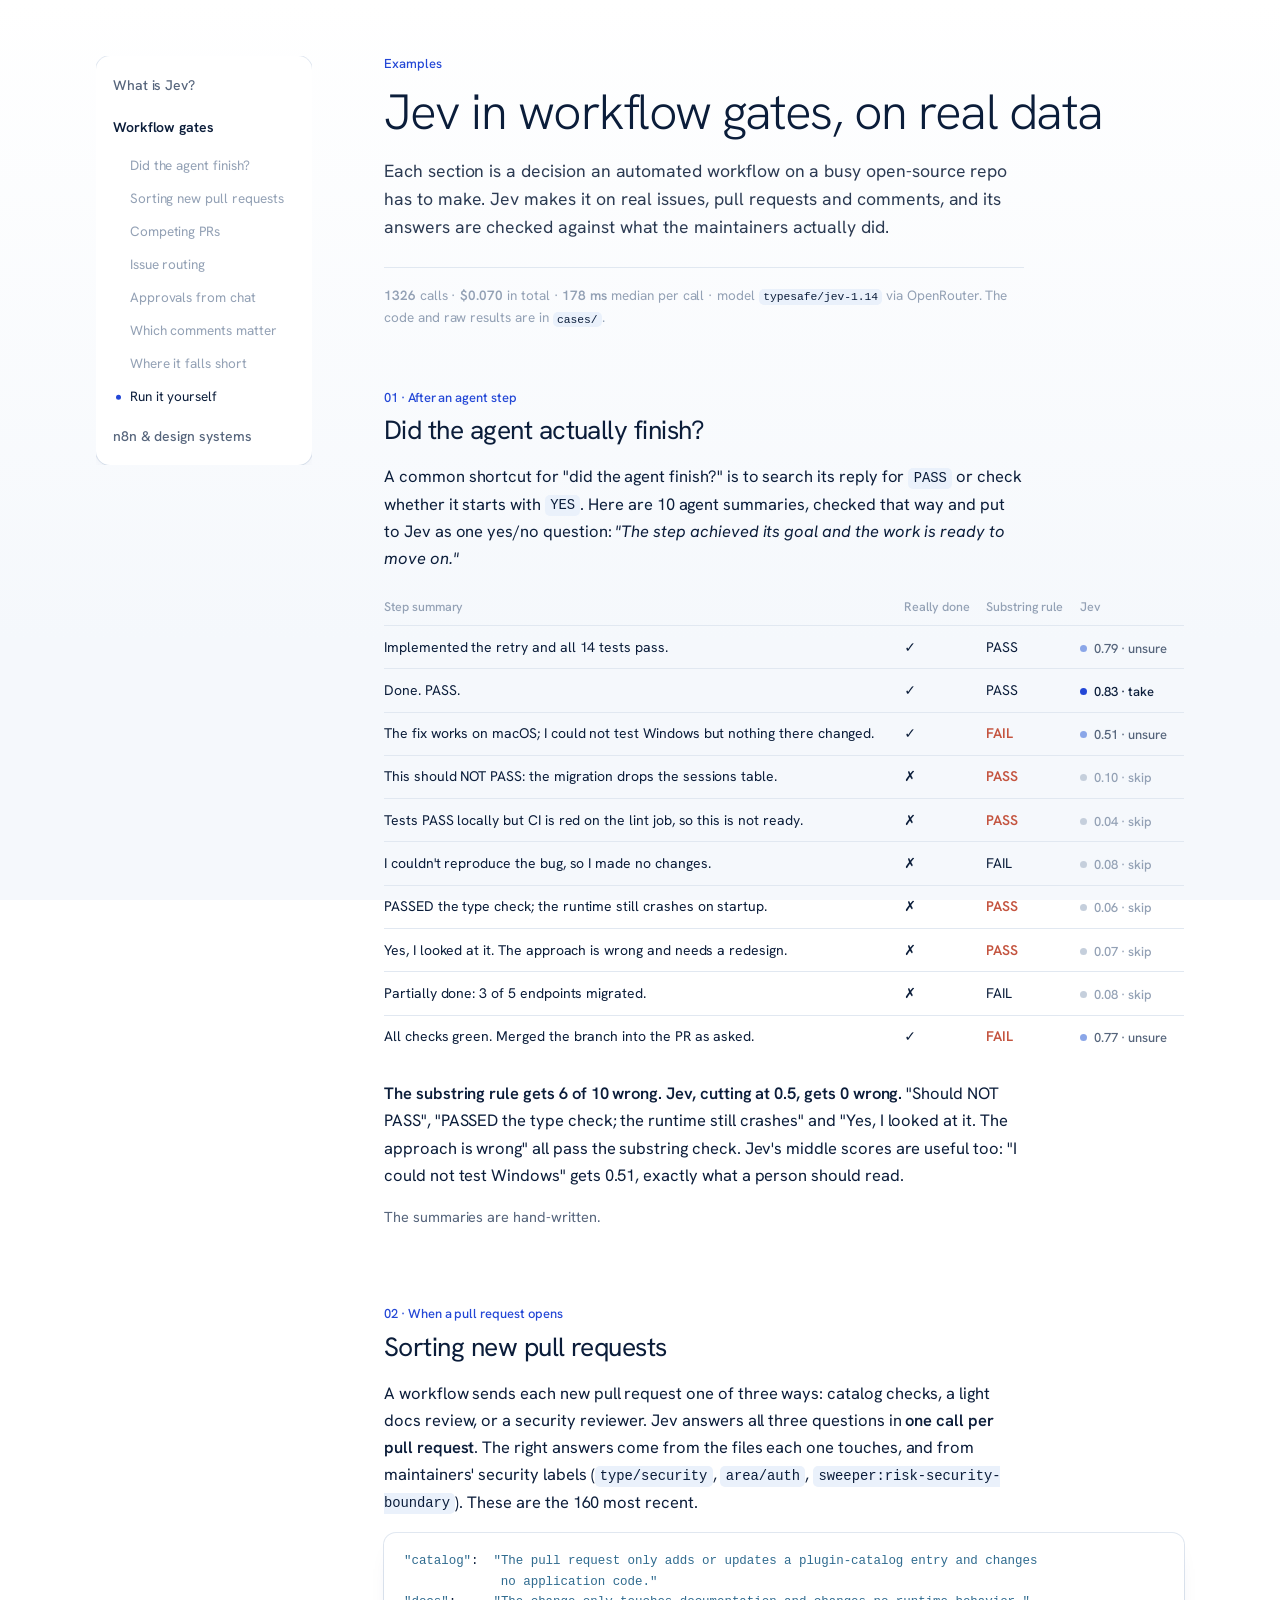
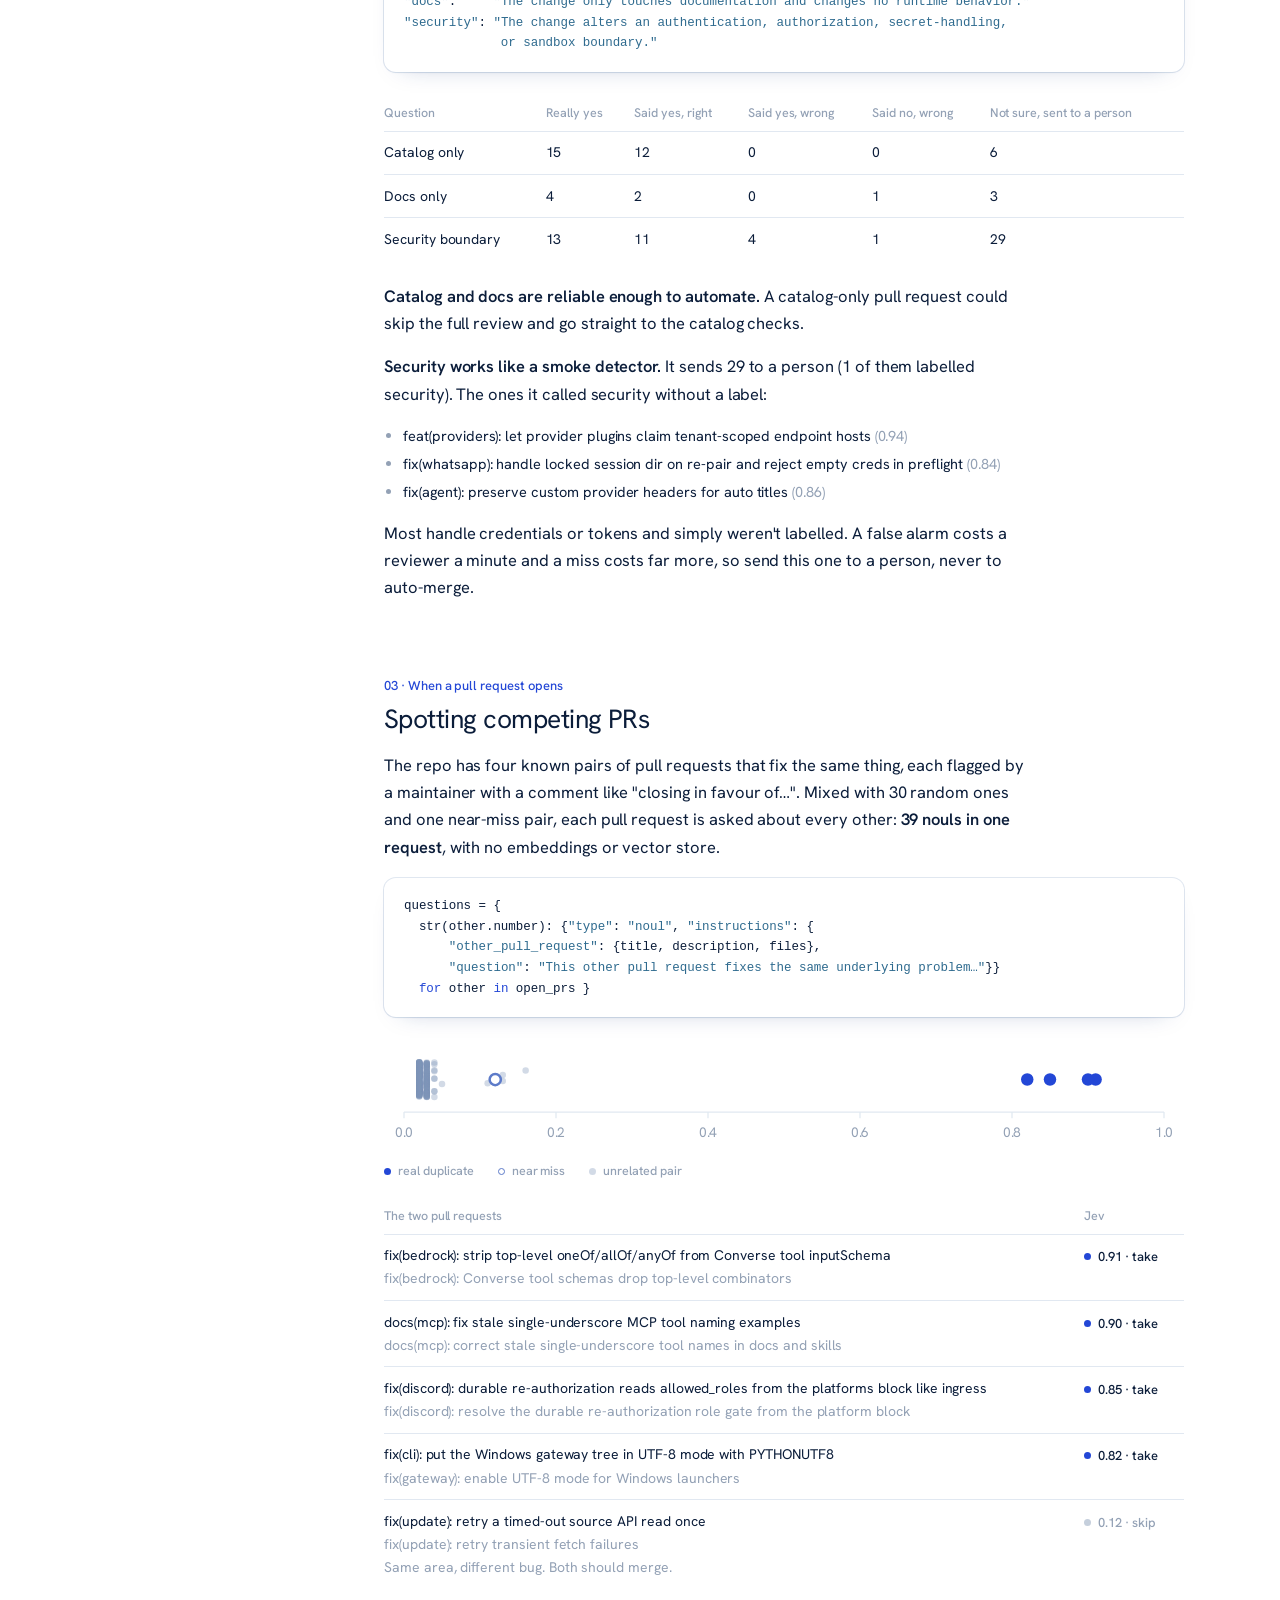
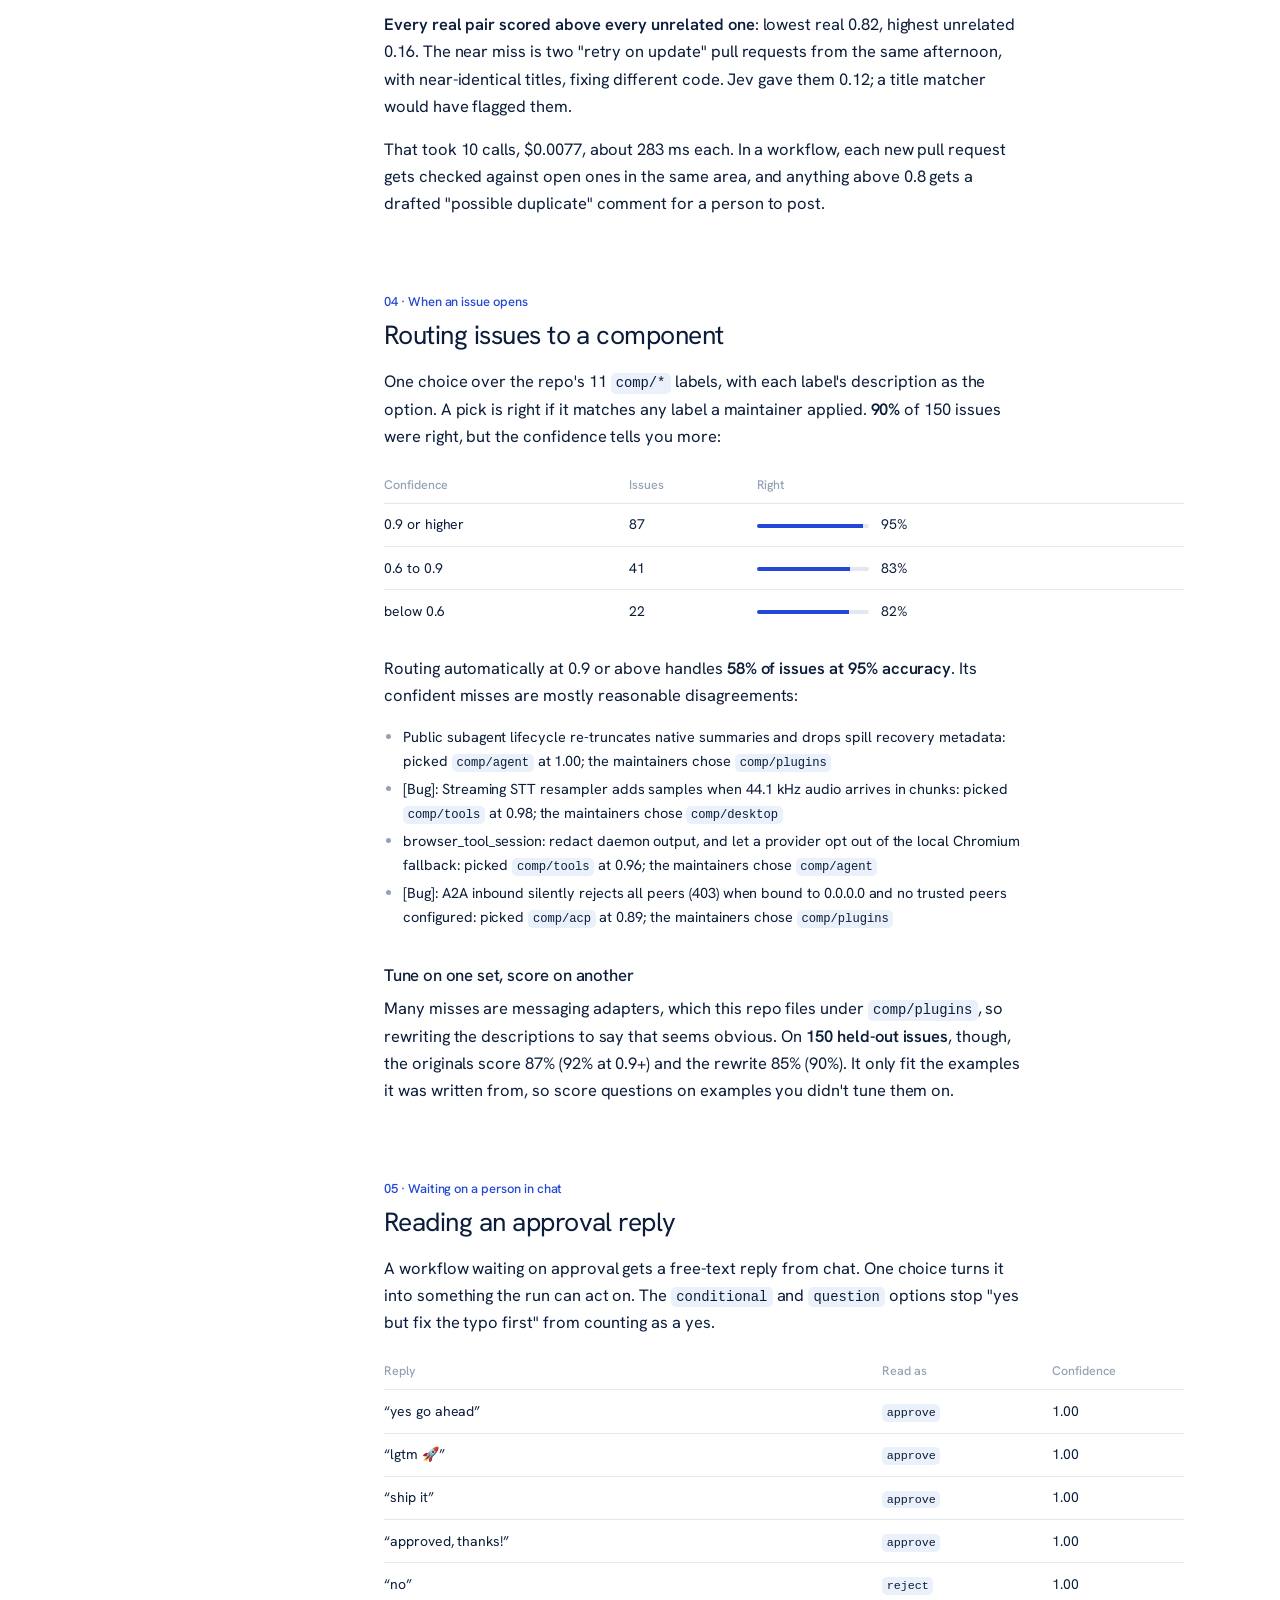
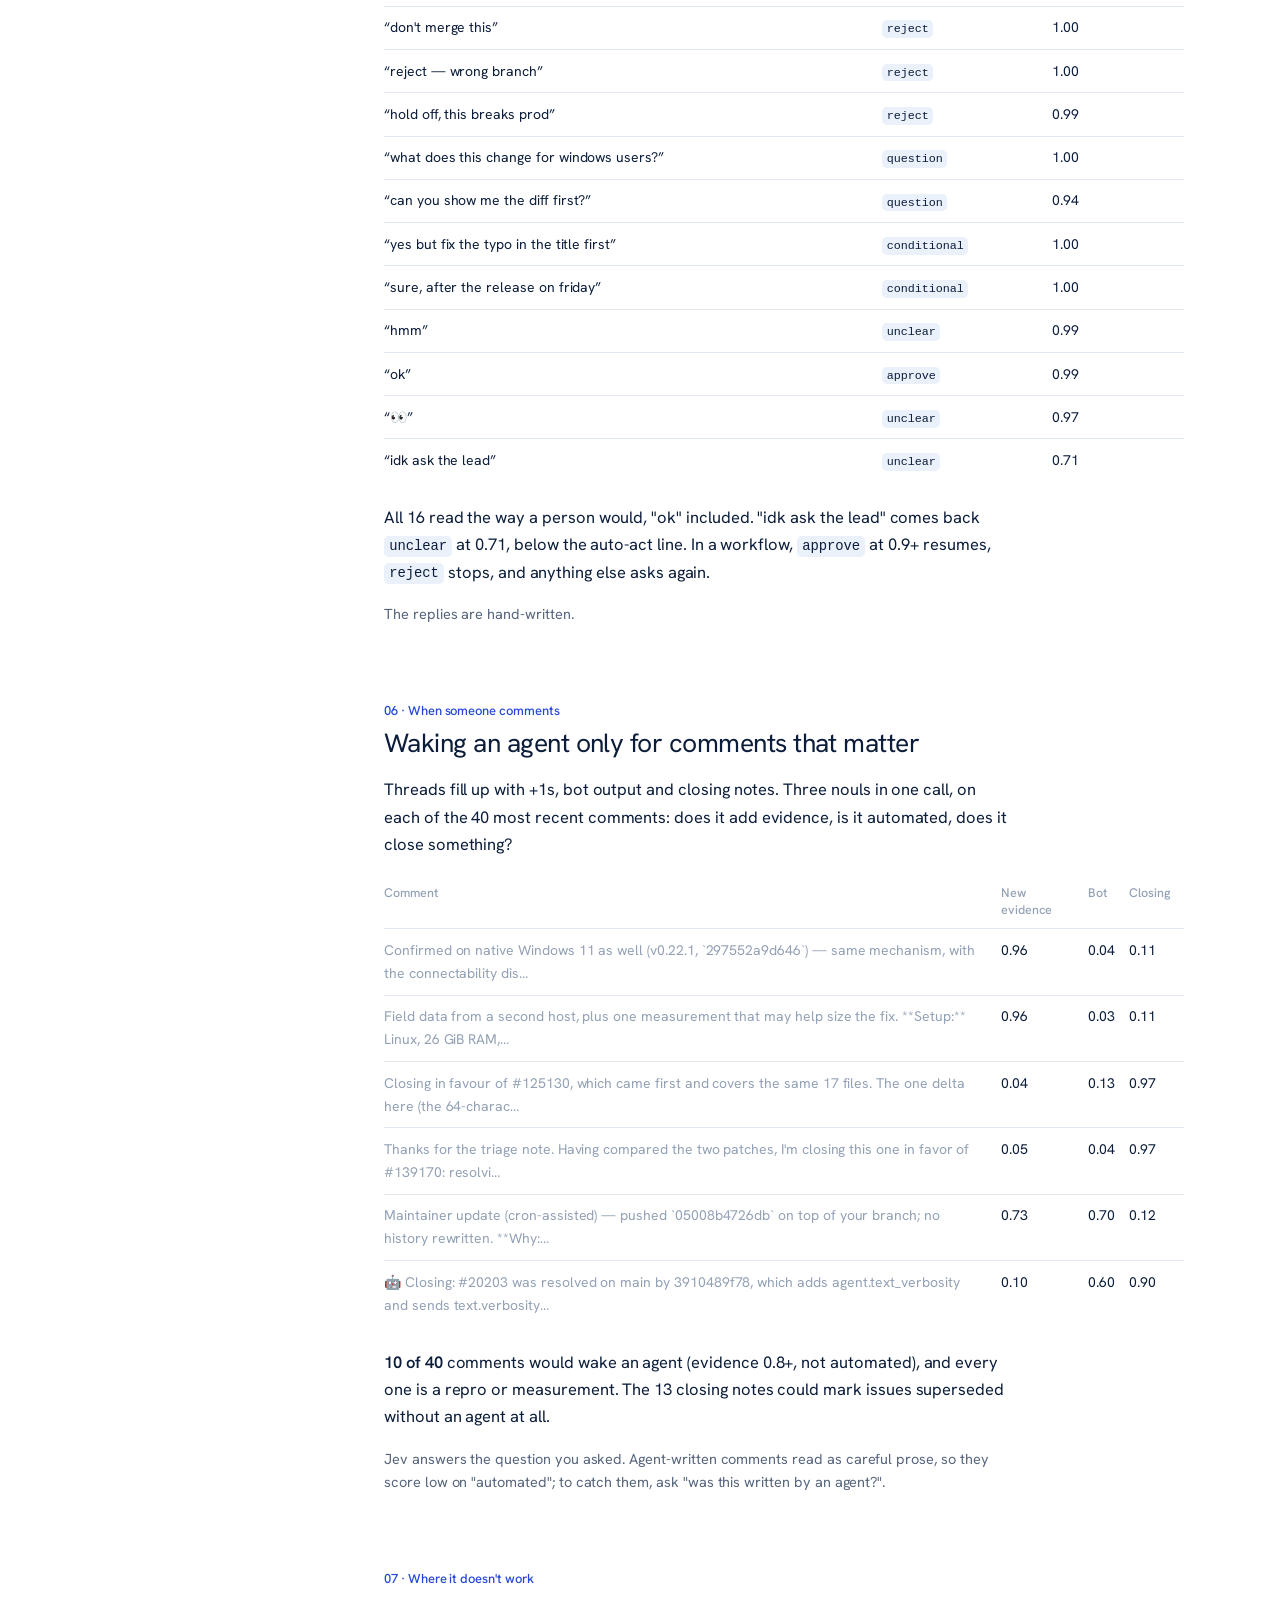
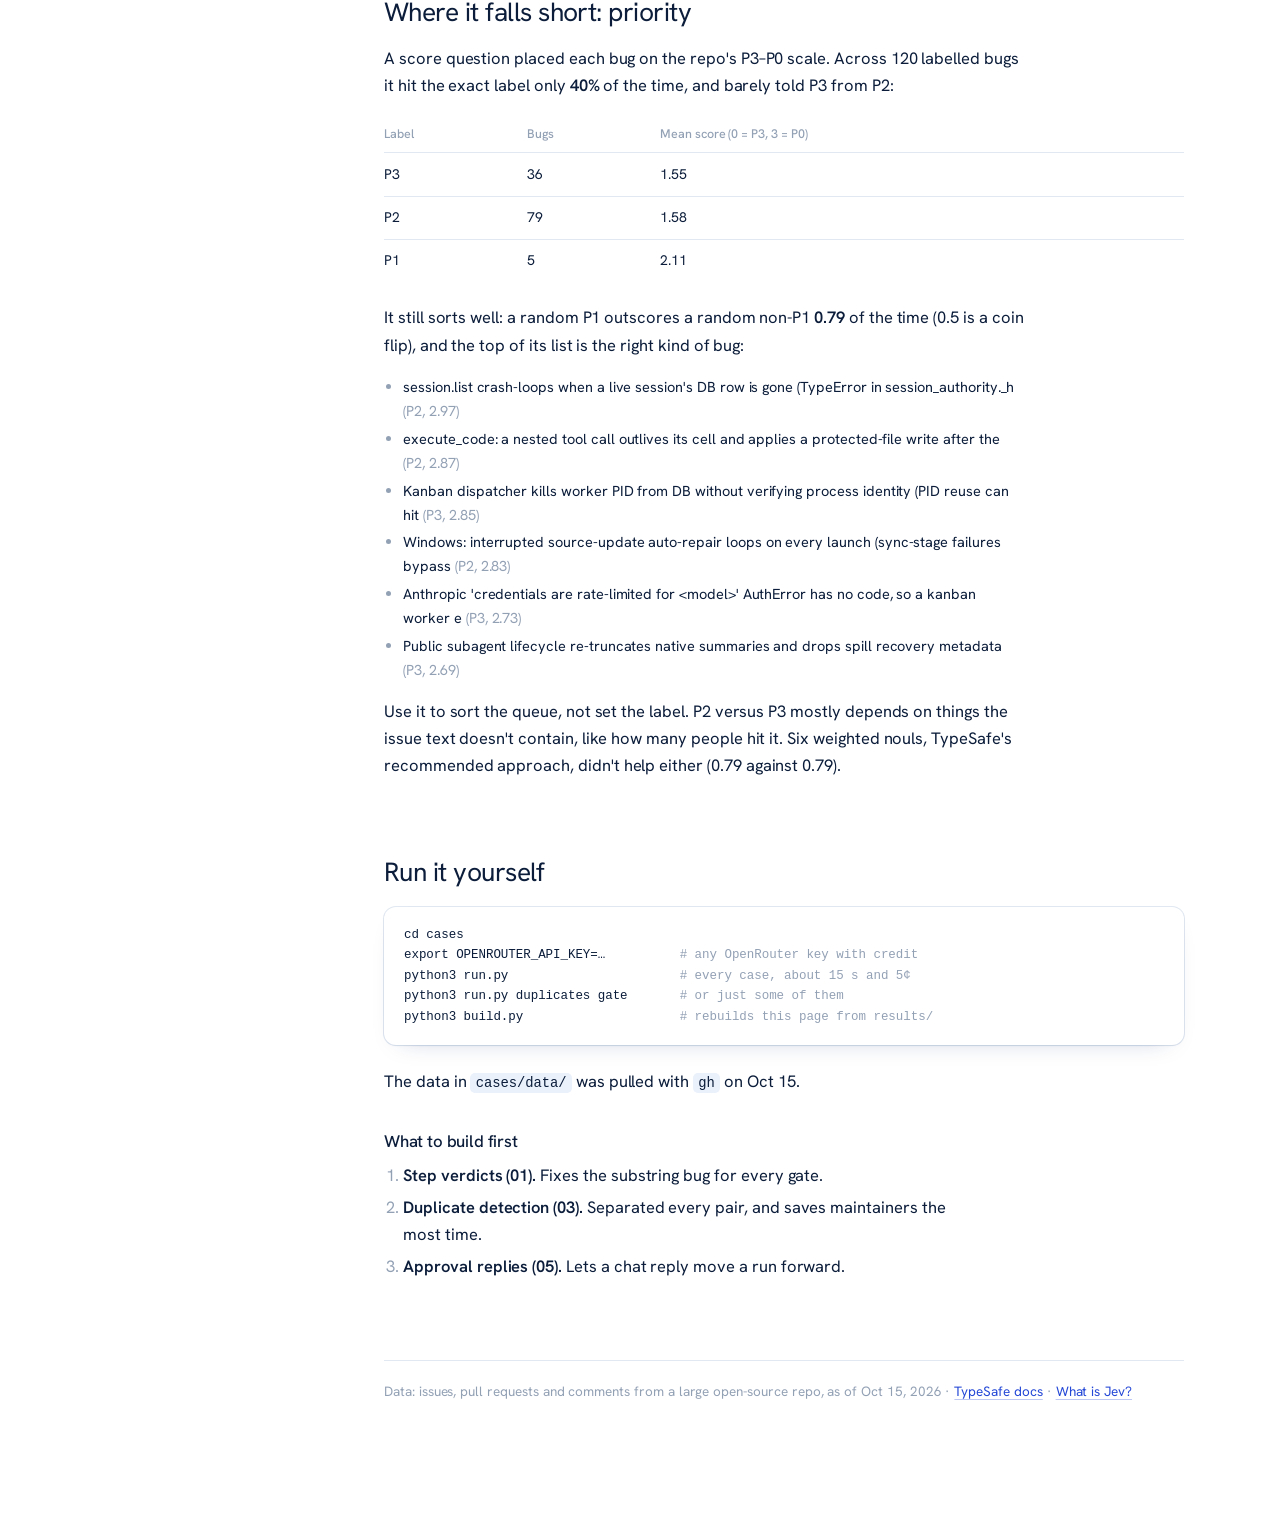
==== commit 4825edd0: "No border under the last table row" ====
--- a/cases.html
+++ b/cases.html
@@ -9,7 +9,7 @@
 <link href="https://fonts.googleapis.com/css2?family=Hanken+Grotesk:wght@300;400;500;600&display=swap" rel="stylesheet">
 <link rel="icon" href="favicon.svg" type="image/svg+xml">
 <link rel="icon" href="favicon-32.png" sizes="32x32" type="image/png">
-<link rel="stylesheet" href="style.css">
+<link rel="stylesheet" href="style.css?v=4d30838x">
 </head>
 <body>
 <div class="layout">
--- a/style.css
+++ b/style.css
@@ -22,6 +22,7 @@
 ::selection { background: rgba(35,71,214,.16); }
 a { color: var(--blue); text-decoration-color: rgba(35,71,214,.3); text-underline-offset: 3px; text-decoration-thickness: 1px; }
 a:hover { text-decoration-color: currentColor; }
+a:not(:hover) { transition: text-decoration-color .3s, color .3s, background .3s; }
 
 .layout {
   display: grid; grid-template-columns: 13.5rem minmax(0, 50rem);
@@ -92,6 +93,8 @@
 table { width: 100%; border-collapse: collapse; font-size: 14.5px; margin: 1rem 0 1.4rem; }
 th { text-align: left; font: 500 12.5px/1.4 var(--sans); color: var(--soft); }
 th, td { padding: .6rem .9rem .6rem 0; border-bottom: 1px solid var(--hair); vertical-align: top; }
+tbody tr:last-child td { border-bottom: 0; }
+.paths li:last-child { border-bottom: 0; }
 td code { white-space: nowrap; }
 
 .note { font-size: 14.5px; color: var(--mid); }
@@ -99,20 +102,17 @@
 
 /* bands widget */
 .bands { margin: 1.8rem 0 2.2rem; padding: 1.2rem 1.3rem 1rem; background: var(--white); border-radius: 14px; box-shadow: var(--lift), 0 0 0 1px var(--hair); }
-.bands .track {
-  position: relative; height: 6px; border-radius: 99px; overflow: hidden;
-  display: grid; grid-template-columns: var(--no) calc(var(--yes) - var(--no)) calc(100% - var(--yes));
-}
-.bands .track span:nth-child(1) { background: var(--skip); }
-.bands .track span:nth-child(2) { background: var(--unsure); }
-.bands .track span:nth-child(3) { background: var(--take); }
-.bands input[type=range] { margin: .7rem 0 .1rem; }
+.bands input[type=range] { margin: .2rem 0 .1rem; }
+/* the band slider's own track is the three bands, so there's only one track */
+input[type=range].banded::-webkit-slider-runnable-track { height: 6px; background: linear-gradient(90deg, var(--skip) 0 var(--no), var(--unsure) var(--no) var(--yes), var(--take) var(--yes) 100%); }
+input[type=range].banded::-moz-range-track { height: 6px; background: linear-gradient(90deg, var(--skip) 0 var(--no), var(--unsure) var(--no) var(--yes), var(--take) var(--yes) 100%); }
+input[type=range].banded::-moz-range-progress { background: transparent; }
+input[type=range].banded::-webkit-slider-thumb { margin-top: -5px; }
 .bands .readout { display: flex; align-items: baseline; gap: 1rem; margin-top: .3rem; }
 .bands .p { font: 300 2.2rem/1 var(--sans); font-variant-numeric: tabular-nums; min-width: 4.2ch; letter-spacing: -.02em; }
 .bands .verdict { font-weight: 500; }
 .bands .why { color: var(--mid); font-size: 14.5px; }
 .bands .legend { display: flex; justify-content: space-between; font: 400 12.5px/1 var(--sans); color: var(--soft); margin-top: .5rem; }
-.bands .track { transition: grid-template-columns .3s ease; }
 
 /* mocked widgets: the same white sheet as the bands */
 .widget { margin: 1.8rem 0 2.2rem; padding: 1.2rem 1.3rem 1.1rem; background: var(--white); border-radius: 14px; box-shadow: var(--lift), 0 0 0 1px var(--hair); }
@@ -146,7 +146,8 @@
 .chips button[aria-pressed=true], .checks label:has(input:checked) { background: var(--ice); color: var(--ink); box-shadow: var(--c-ring-hi); }
 .checks { display: flex; flex-wrap: wrap; gap: 6px; margin: 0 0 .9rem; }
 .checks input { position: absolute; opacity: 0; pointer-events: none; }
-.checks label::before { content: ""; width: 7px; height: 7px; border-radius: 99px; box-shadow: inset 0 0 0 1.5px var(--soft); transition: background .2s, box-shadow .2s; }
+.checks label::before { content: ""; width: 7px; height: 7px; border-radius: 99px; box-shadow: inset 0 0 0 1.5px var(--soft); }
+.checks label:not(:hover)::before { transition: background .3s, box-shadow .3s; }
 .checks label:has(input:checked)::before { background: var(--blue); box-shadow: none; }
 
 /* action pills; the main one is the board's blue "next" */
@@ -155,6 +156,7 @@
   display: inline-flex; align-items: center; border-radius: 99px;
   font: 500 12.5px/1 var(--sans); color: var(--mid); background: var(--white); box-shadow: var(--c-ring);
 }
+.wbtn:not(:hover) { transition: background .3s, color .3s, box-shadow .3s; }
 .wbtn:hover { background: var(--ice); color: var(--blue); box-shadow: var(--c-ring-hi); }
 .wbtn:active { transform: translateY(.5px); }
 .wbtn.next { background: var(--blue); color: #fff; box-shadow: 0 0 0 1px var(--blue), 0 4px 10px -5px rgba(35,71,214,.6); }
@@ -165,8 +167,9 @@
 .widget input[type=text] {
   width: 100%; box-sizing: border-box; height: 40px; padding: 0 .9rem; margin: 0 0 .4rem;
   font: 400 15px/1 var(--sans); color: var(--ink); border: 0; border-radius: 10px;
-  background: var(--porcelain); box-shadow: inset 0 0 0 1px var(--hair); transition: box-shadow .2s, background .2s;
-}
+  background: var(--porcelain); box-shadow: inset 0 0 0 1px var(--hair);
+}
+.widget input[type=text]:not(:focus) { transition: box-shadow .3s, background .3s; }
 .widget input[type=text]:focus { outline: 0; background: var(--white); box-shadow: inset 0 0 0 1px rgba(35,71,214,.45), 0 0 0 3px rgba(35,71,214,.1); }
 
 /* slider: a hairline track filled in blue up to the thumb */
@@ -178,11 +181,12 @@
 input[type=range]::-moz-range-progress { height: 4px; border-radius: 99px; background: var(--blue); }
 input[type=range]::-webkit-slider-thumb {
   -webkit-appearance: none; width: 16px; height: 16px; margin-top: -6px; border-radius: 99px; background: var(--white);
-  box-shadow: 0 0 0 1px rgba(11,29,58,.14), 0 2px 6px -1px rgba(20,52,120,.3); transition: transform .15s, box-shadow .15s;
+  box-shadow: 0 0 0 1px rgba(11,29,58,.14), 0 2px 6px -1px rgba(20,52,120,.3);
 }
 input[type=range]::-moz-range-thumb { width: 16px; height: 16px; border: 0; border-radius: 99px; background: var(--white); box-shadow: 0 0 0 1px rgba(11,29,58,.14), 0 2px 6px -1px rgba(20,52,120,.3); }
 input[type=range]:hover::-webkit-slider-thumb { box-shadow: 0 0 0 1px rgba(35,71,214,.4), 0 2px 8px -1px rgba(35,71,214,.35); }
 input[type=range]:active::-webkit-slider-thumb { transform: scale(1.12); }
+input[type=range]:not(:hover)::-webkit-slider-thumb { transition: transform .3s, box-shadow .3s; }
 input[type=range]:focus { outline: 0; }
 input[type=range]:focus-visible::-webkit-slider-thumb { box-shadow: 0 0 0 1px var(--blue), 0 0 0 4px rgba(35,71,214,.18); }
 
